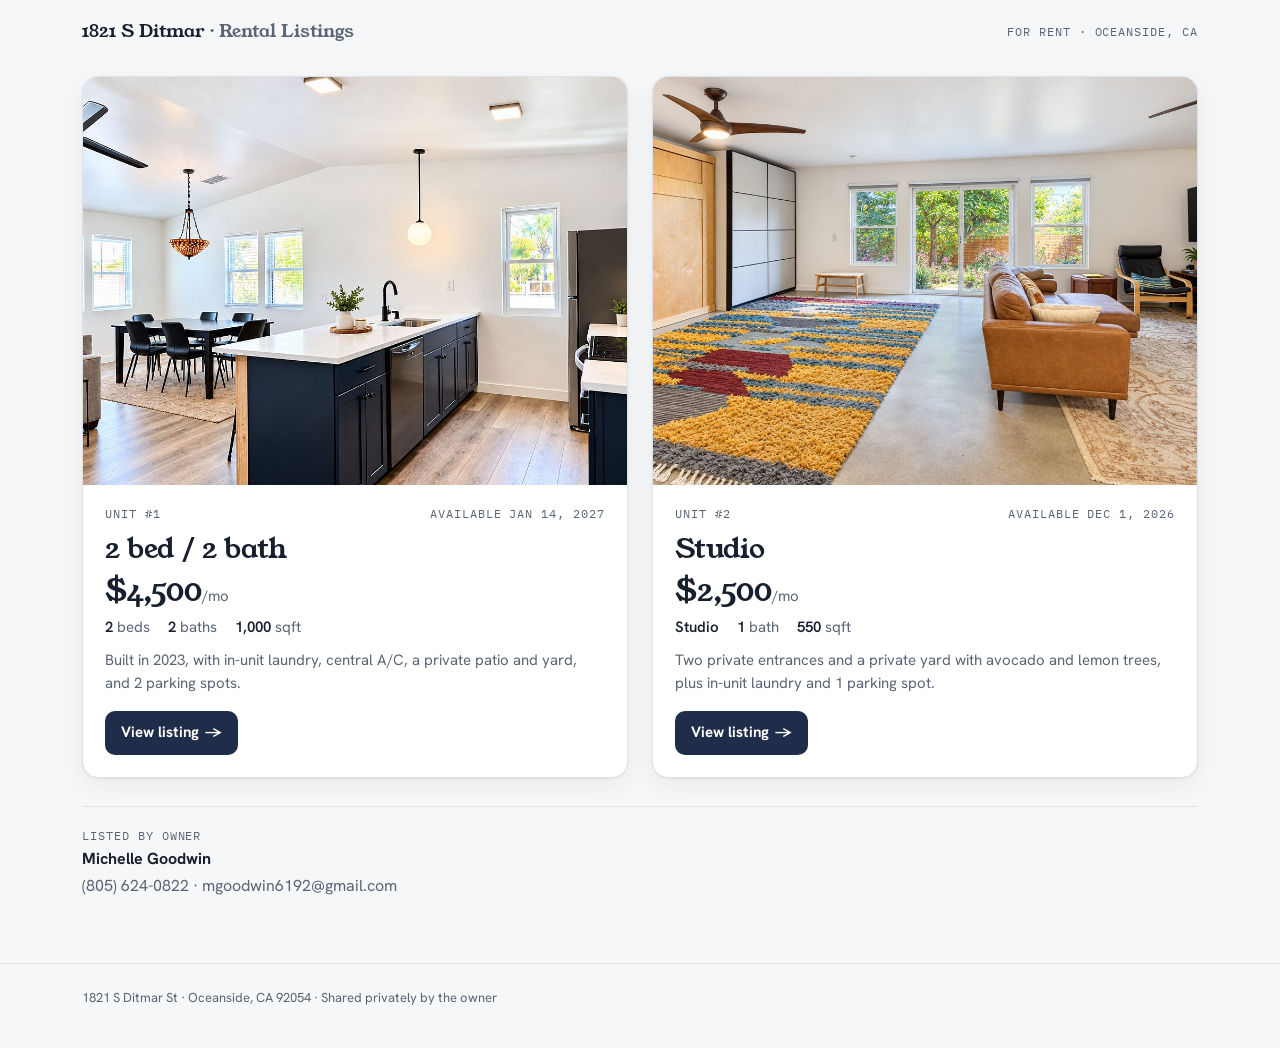
==== index.html @ a05997b1 "Update index.html" ====
<!doctype html>
<html lang="en">
<head>
<meta charset="utf-8">
<meta name="viewport" content="width=device-width, initial-scale=1, viewport-fit=cover">
<meta name="robots" content="noindex, nofollow">
<meta name="description" content="Two homes for rent at 1821 S Ditmar St in South Oceanside: a 2 bed / 2 bath and a studio.">
<meta property="og:title" content="1821 S Ditmar Rental Listings">
<meta property="og:description" content="A 2 bed / 2 bath ($4,500/mo) and a studio ($2,500/mo) in South Oceanside, a short walk to the beach.">
<meta property="og:type" content="website">
<meta property="og:image" content="https://osiderentals.com/preview.jpg">
<meta property="og:image:width" content="1200">
<meta property="og:image:height" content="630">
<style>
:root{color-scheme:light;padding-top:env(safe-area-inset-top,0px);padding-bottom:env(safe-area-inset-bottom,0px)}
body{margin:0}
img{max-width:100%}
[hidden]{display:none!important}
</style>
<title>1821 S Ditmar Rental Listings</title>
<link rel="preconnect" href="https://fonts.googleapis.com">
<link rel="preconnect" href="https://fonts.gstatic.com" crossorigin>
<link rel="stylesheet" href="https://fonts.googleapis.com/css2?family=Young+Serif&family=Hanken+Grotesk:wght@400;500;600;700&family=IBM+Plex+Mono:wght@400;500&display=swap">
<style>
/* Layout: photo-led listing — gallery hero, then a reading column beside a sticky inquiry card; stacks to one column on phones. */
:root{
  --bg:#f6f7f8;
  --surface:#ffffff;
  --fg:#18202e;
  --muted:#5b6474;
  --line:#dfe3e8;
  --navy:#1f2c4a;        /* the kitchen cabinetry */
  --navy-ink:#ffffff;
  --oak:#a8774a;         /* the floors */
  --sage:#4f6b53;        /* the patio plantings */
  --chip:#eef1f5;
  --pin-home:#1f2c4a;--pin-home-ink:#ffffff;
  --map-l:block;--map-d:none;
  --c-surf:#2b7a96;--c-coffee:#94643a;--c-eat:#c0533a;--c-drink:#7a4f9a;--c-fit:#4a7a45;--c-every:#5b6474;
  --shadow:0 1px 2px rgba(24,32,46,.06),0 8px 24px rgba(24,32,46,.06);
  --f-display:"Young Serif",Georgia,"Times New Roman",serif;
  --f-body:"Hanken Grotesk",system-ui,-apple-system,"Segoe UI",Roboto,sans-serif;
  --f-mono:"IBM Plex Mono",ui-monospace,SFMono-Regular,Menlo,monospace;
}
@media (prefers-color-scheme:dark){:root:not([data-theme="light"]){
  --bg:#11151c;--surface:#181e28;--fg:#e8ebf0;--muted:#9aa3b2;--line:#2a3240;
  --navy:#8fa6d6;--navy-ink:#0f1420;--oak:#d3a477;--sage:#8fb394;--chip:#202836;
  --pin-home:#e8ebf0;--pin-home-ink:#11151c;--map-l:none;--map-d:block;--c-surf:#6fb7d0;--c-coffee:#d3a477;--c-eat:#ec8a6d;--c-drink:#b99ad6;--c-fit:#8fc28a;--c-every:#9aa3b2;
  --shadow:0 1px 2px rgba(0,0,0,.3),0 8px 24px rgba(0,0,0,.25);color-scheme:dark}}
:root[data-theme="dark"]{
  --bg:#11151c;--surface:#181e28;--fg:#e8ebf0;--muted:#9aa3b2;--line:#2a3240;
  --navy:#8fa6d6;--navy-ink:#0f1420;--oak:#d3a477;--sage:#8fb394;--chip:#202836;
  --pin-home:#e8ebf0;--pin-home-ink:#11151c;--map-l:none;--map-d:block;--c-surf:#6fb7d0;--c-coffee:#d3a477;--c-eat:#ec8a6d;--c-drink:#b99ad6;--c-fit:#8fc28a;--c-every:#9aa3b2;
  --shadow:0 1px 2px rgba(0,0,0,.3),0 8px 24px rgba(0,0,0,.25);color-scheme:dark}

*{box-sizing:border-box}
body{background:var(--bg);color:var(--fg);font-family:var(--f-body);font-size:16px;line-height:1.55;-webkit-font-smoothing:antialiased}
.wrap{max-width:1180px;margin:0 auto;padding-inline:clamp(16px,3vw,32px)}
h1,h2,h3{font-family:var(--f-display);font-weight:400;text-wrap:balance;margin:0;line-height:1.15}
.label{font-family:var(--f-mono);font-size:12px;letter-spacing:.08em;text-transform:uppercase;color:var(--muted)}
a{color:var(--navy)}
button{font:inherit;color:inherit}
:focus-visible{outline:2px solid var(--oak);outline-offset:2px;border-radius:4px}

/* top bar */
.top{display:flex;align-items:center;justify-content:space-between;gap:16px;padding-block:18px}
.brand{font-family:var(--f-display);font-size:18px}
.brand span{color:var(--muted)}
.top .label{white-space:nowrap}

/* gallery */
.gallery{position:relative;display:grid;grid-template-columns:2fr 1fr 1fr;grid-template-rows:repeat(2,minmax(0,1fr));gap:8px;aspect-ratio:2.35/1;border-radius:14px;overflow:hidden;max-width:100%}
.gal-wrap{position:relative}
.gallery button{all:unset;display:block;cursor:pointer;position:relative;overflow:hidden;background:var(--chip)}
.gallery button:focus-visible{outline:3px solid var(--oak);outline-offset:-3px}
.gallery img{width:100%;height:100%;object-fit:cover;display:block;transition:transform .5s ease}
.gallery button:hover img{transform:scale(1.03)}
.gallery .g0{grid-row:1/3}
.gallery .g-extra{display:none}
.see-all{position:absolute;right:14px;bottom:14px;display:inline-flex;align-items:center;gap:8px;background:var(--surface);color:var(--fg);border:1px solid var(--line);padding:9px 14px;border-radius:999px;font-weight:600;font-size:14px;cursor:pointer;box-shadow:var(--shadow)}
.see-all svg{width:16px;height:16px}
.count-pill{display:none}
.staged-note{position:absolute;left:12px;top:12px;background:rgba(8,11,16,.72);color:#fff;font:500 12px var(--f-body);padding:5px 10px;border-radius:999px;pointer-events:none}

/* body layout */
.layout{display:grid;grid-template-columns:minmax(0,1fr) 340px;gap:clamp(24px,4vw,56px);padding-block:28px 64px;align-items:start}
.main{min-width:0;display:grid;gap:44px}

.headline{display:grid;gap:14px}
.chips{display:flex;flex-wrap:wrap;gap:8px}
.chip{display:inline-flex;align-items:center;gap:6px;background:var(--chip);border-radius:999px;padding:5px 12px;font-size:13px;font-weight:600}
.chip.new{background:var(--sage);color:var(--bg)}
.chip svg{width:14px;height:14px}
.price-row{display:flex;flex-wrap:wrap;align-items:flex-end;justify-content:space-between;gap:16px 32px}
.price{font-family:var(--f-display);font-size:clamp(34px,5vw,46px);line-height:1}
.price small{font-family:var(--f-body);font-size:16px;color:var(--muted)}
.addr{font-size:18px;margin-top:6px}
.stats{display:flex;gap:28px;font-variant-numeric:tabular-nums}
.stats div{display:grid}
.stats b{font-family:var(--f-display);font-weight:400;font-size:28px;line-height:1.1}
.stats span{color:var(--muted);font-size:14px}

.quick{display:grid;grid-template-columns:repeat(3,minmax(0,1fr));gap:10px}
.quick div{display:flex;align-items:center;gap:12px;background:var(--surface);border:1px solid var(--line);border-radius:10px;padding:12px 14px;font-size:15px}
.quick svg{width:20px;height:20px;flex:none;color:var(--oak)}

.utils{display:flex;align-items:center;gap:14px;background:var(--chip);border-radius:12px;padding:14px 16px;font-size:15px}
.utils svg{width:24px;height:24px;flex:none;color:var(--sage)}
.utils b{display:block;font-size:16px}
.addr a{color:inherit;text-decoration:underline;text-decoration-color:var(--line);text-underline-offset:4px;text-decoration-thickness:2px}
.addr a:hover{text-decoration-color:var(--oak)}
.addr a svg{width:14px;height:14px;vertical-align:-1px;margin-left:4px;color:var(--muted)}
.unit{display:grid;gap:44px}
.unit-aside{display:grid;gap:18px}
a.brand{color:var(--fg);text-decoration:none}
.muted{color:var(--muted)}
#homeView{display:grid;gap:28px;padding-block:12px 64px}
.intro{display:grid;gap:12px;max-width:760px;padding-block:20px 4px}
.intro h1{font-size:clamp(30px,4.6vw,48px)}
.intro p{margin:0;font-size:17px;color:var(--muted);max-width:62ch}
.cards{display:grid;grid-template-columns:repeat(2,minmax(0,1fr));gap:24px}
.card{display:grid;grid-template-rows:auto 1fr;background:var(--surface);border:1px solid var(--line);border-radius:16px;overflow:hidden;text-decoration:none;color:var(--fg);box-shadow:var(--shadow);transition:transform .2s ease,box-shadow .2s ease}
.card:hover{transform:translateY(-3px)}
.card-img{aspect-ratio:4/3;overflow:hidden;background:var(--chip)}
.card-img img{width:100%;height:100%;object-fit:cover;display:block;transition:transform .5s ease}
.card:hover .card-img img{transform:scale(1.03)}
.card-body{display:grid;gap:10px;padding:20px 22px 22px;align-content:start}
.card-top{display:flex;justify-content:space-between;gap:12px;flex-wrap:wrap}
.card h2{font-size:28px}
.card-price{font-family:var(--f-display);font-size:30px;line-height:1}
.card-price small{font-family:var(--f-body);font-size:15px;color:var(--muted)}
.card-stats{display:flex;gap:18px;flex-wrap:wrap;font-size:15px;color:var(--muted)}
.card-stats b{color:var(--fg);font-weight:600}
.card p{margin:0;font-size:15px;color:var(--muted)}
.card-cta{display:inline-flex;align-items:center;gap:6px;justify-self:start;margin-top:6px;background:var(--navy);color:var(--navy-ink);font-weight:700;font-size:15px;padding:10px 16px;border-radius:10px}
.home-foot{display:flex;flex-wrap:wrap;gap:12px;align-items:center;justify-content:space-between;border-top:1px solid var(--line);padding-top:20px}
.home-foot div{display:grid;gap:2px}
.crumbs{display:flex;align-items:center;justify-content:space-between;gap:12px;margin-bottom:14px;font-size:15px}
.crumbs a{font-weight:600;text-decoration:none;color:var(--fg);display:inline-flex;gap:8px;align-items:center;padding:6px 12px 6px 10px;border:1px solid var(--line);border-radius:999px;background:var(--surface)}
.crumbs a:hover{border-color:var(--fg)}
.also{display:grid;grid-template-columns:120px minmax(0,1fr) auto;gap:18px;align-items:center;background:var(--surface);border:1px solid var(--line);border-radius:14px;padding:12px;margin-bottom:56px;text-decoration:none;color:var(--fg);max-width:760px}
.also img{width:120px;height:90px;object-fit:cover;border-radius:8px;display:block}
.also div{display:grid;gap:2px}
.also b{font-family:var(--f-display);font-weight:400;font-size:20px}
.also .card-cta{margin:0}
section > h2{font-size:28px;margin-bottom:16px}
.desc p{margin:0 0 14px;max-width:65ch}
.highlights{list-style:none;padding:0;margin:20px 0 0;display:grid;grid-template-columns:repeat(auto-fit,minmax(240px,1fr));gap:10px 24px}
.highlights li{display:flex;gap:10px;align-items:baseline}
.highlights li::before{content:"";flex:none;width:7px;height:7px;border-radius:50%;background:var(--oak);transform:translateY(-2px)}

/* facts */
.facts{display:grid;grid-template-columns:repeat(auto-fit,minmax(260px,1fr));gap:28px 40px}
.facts h3{font-family:var(--f-body);font-weight:700;font-size:16px;margin-bottom:10px;padding-bottom:8px;border-bottom:1px solid var(--line)}
.facts dl{margin:0;display:grid;gap:8px}
.facts dl div{display:grid;grid-template-columns:minmax(0,1fr) minmax(0,1.3fr);gap:12px;font-size:15px}
.facts dt{color:var(--muted)}
.facts dd{margin:0;font-weight:500}

/* map */
.map-card{background:var(--surface);border:1px solid var(--line);border-radius:14px;overflow:hidden}
.map{position:relative;aspect-ratio:960/860;max-width:100%;overflow:hidden;background:var(--chip)}
.map img{position:absolute;inset:0;width:100%;height:100%}
.map img.ml{display:var(--map-l)}
.map img.md{display:var(--map-d)}
.pin{position:absolute;transform:translate(-50%,-50%);width:24px;height:24px;border-radius:50%;background:var(--c,var(--navy));color:var(--surface);font:600 11px/20px var(--f-mono);text-align:center;border:2px solid var(--surface);box-shadow:0 2px 6px rgba(0,0,0,.25);cursor:pointer;padding:0;transition:transform .15s ease}
.pin.on,.pin:hover{transform:translate(-50%,-50%) scale(1.3);z-index:3}
.pin.off{opacity:0;pointer-events:none}
.pin{transition:transform .15s ease,opacity .2s ease}
.pin.home{width:auto;height:auto;padding:6px 10px 6px 8px;border-radius:999px;background:var(--pin-home);color:var(--pin-home-ink);font:600 13px/1 var(--f-body);display:inline-flex;align-items:center;gap:6px;z-index:2;cursor:default;transform:translate(-50%,-120%)}
.pin.home::after{content:"";position:absolute;left:50%;bottom:-7px;transform:translateX(-50%);border:6px solid transparent;border-top-color:var(--pin-home);border-bottom:0}
.pin.home svg{width:14px;height:14px}
.map-attrib{position:absolute;right:6px;bottom:4px;font-size:11px;background:var(--surface);color:var(--muted);padding:1px 6px;border-radius:4px;opacity:.9}
.map-attrib a{color:inherit}
.map-filters{display:flex;flex-wrap:wrap;gap:6px;padding:12px 14px;border-bottom:1px solid var(--line)}
.fbtn{display:inline-flex;align-items:center;gap:6px;border:1px solid var(--line);background:var(--surface);border-radius:999px;padding:5px 11px;font-size:13px;font-weight:600;cursor:pointer;color:var(--fg)}
.fbtn i{width:9px;height:9px;border-radius:50%;background:var(--c,var(--fg))}
.fbtn[aria-pressed="true"]{background:var(--fg);color:var(--bg);border-color:var(--fg)}
.map-foot{display:flex;flex-wrap:wrap;justify-content:space-between;align-items:center;gap:10px;padding:14px 16px;border-top:1px solid var(--line)}
.map-foot a{font-weight:600;text-decoration:none}
.map-foot a:hover{text-decoration:underline}

/* neighborhood */
.hood-intro{max-width:65ch;margin:0 0 8px}
.groups{display:grid;gap:30px;margin-top:24px}
.group h3{display:flex;align-items:center;gap:10px;font-size:21px;margin-bottom:4px}
.group h3 i{width:12px;height:12px;border-radius:50%;background:var(--c)}
.places{list-style:none;margin:0;padding:0;display:grid;grid-template-columns:repeat(auto-fit,minmax(min(100%,280px),1fr));gap:0 32px}
.places li{display:grid;grid-template-columns:26px minmax(0,1fr) auto;gap:12px;align-items:start;padding:12px 0;border-bottom:1px solid var(--line)}
.places li[data-pin]{cursor:pointer}
.places li[data-pin]:hover strong,.places li.on strong{color:var(--c)}
.places .n{width:24px;height:24px;border-radius:50%;background:var(--c);color:var(--surface);font:600 11px/24px var(--f-mono);text-align:center;margin-top:1px}
.places .n.far{background:transparent;color:var(--c);border:1.5px solid var(--c);line-height:21px;font-size:12px}
.places strong{display:block;font-weight:600}
.places span{color:var(--muted);font-size:14px;display:block}
.places em{font-style:normal;font-family:var(--f-mono);font-size:12.5px;color:var(--muted);white-space:nowrap;font-variant-numeric:tabular-nums;padding-top:2px}

/* sidebar card */
.aside{position:sticky;top:calc(env(safe-area-inset-top,0px) + 20px);background:var(--surface);border:1px solid var(--line);border-radius:14px;padding:22px;box-shadow:var(--shadow);display:grid;gap:18px}
.aside h2{font-size:22px}
.terms{display:grid;gap:8px;margin:0;font-variant-numeric:tabular-nums}
.terms div{display:flex;justify-content:space-between;gap:12px;font-size:15px}
.terms dt{color:var(--muted)}
.terms dd{margin:0;font-weight:600;text-align:right}
.contact{display:grid;gap:10px;padding-top:16px;border-top:1px solid var(--line)}
.contact .who{font-weight:600}
.copyrow{display:flex;align-items:center;justify-content:space-between;gap:8px;background:var(--chip);border-radius:8px;padding:8px 8px 8px 12px;font-size:15px}
.copyrow span{user-select:all;overflow-wrap:anywhere;min-width:0}
.copybtn{flex:none;border:1px solid var(--line);background:var(--surface);border-radius:6px;padding:4px 10px;font-size:13px;font-weight:600;cursor:pointer}
.cta{display:block;text-align:center;background:var(--navy);color:var(--navy-ink);text-decoration:none;font-weight:700;padding:13px;border-radius:10px}
.cta:hover{filter:brightness(1.08)}
.fine{font-size:13px;color:var(--muted);margin:0}

footer{border-top:1px solid var(--line);padding-block:24px 40px;color:var(--muted);font-size:13px}

/* lightbox */
.lb[hidden]{display:none}
.lb{position:fixed;inset:0;z-index:50;background:rgba(8,11,16,.96);color:#fff;display:grid;grid-template-rows:auto minmax(0,1fr) auto;padding-top:env(safe-area-inset-top,0px);padding-bottom:env(safe-area-inset-bottom,0px)}
.lb-top{display:flex;justify-content:space-between;align-items:center;padding:14px 18px;gap:12px}
.lb-top .cap{font-size:15px}
.lb-top .cap b{font-family:var(--f-mono);font-weight:500;font-size:13px;opacity:.7;margin-right:10px}
.lb-x{background:rgba(255,255,255,.1);border:0;color:#fff;width:40px;height:40px;border-radius:50%;cursor:pointer;font-size:22px;line-height:1}
.lb-stage{position:relative;display:flex;align-items:center;justify-content:center;min-height:0;padding:0 64px}
.lb-stage img{max-width:100%;max-height:100%;object-fit:contain;border-radius:6px;user-select:none}
.lb-nav{position:absolute;top:50%;transform:translateY(-50%);width:48px;height:48px;border-radius:50%;border:0;background:rgba(255,255,255,.12);color:#fff;cursor:pointer;display:grid;place-items:center}
.lb-nav:hover{background:rgba(255,255,255,.22)}
.lb-nav svg{width:22px;height:22px}
.lb-prev{left:10px}.lb-next{right:10px}
.lb-strip{display:flex;gap:6px;overflow-x:auto;padding:12px 18px 16px;scrollbar-width:thin}
.lb-strip button{flex:none;border:2px solid transparent;padding:0;border-radius:6px;overflow:hidden;cursor:pointer;opacity:.55;background:none}
.lb-strip button.on{border-color:#fff;opacity:1}
.lb-strip img{display:block;width:84px;height:60px;object-fit:cover}

@media (max-width:900px){
  .layout{grid-template-columns:minmax(0,1fr)}
  .aside{position:static}
}
@media (max-width:640px){
  .gallery{display:flex;overflow-x:auto;scroll-snap-type:x mandatory;aspect-ratio:auto;border-radius:12px;gap:0;scrollbar-width:none}
  .gallery::-webkit-scrollbar{display:none}
  .gallery button{flex:0 0 100%;aspect-ratio:4/3;scroll-snap-align:start}
  .gallery .g-extra{display:block}
  .see-all{display:none}
  .count-pill{display:block;position:absolute;right:10px;bottom:10px;background:rgba(8,11,16,.7);color:#fff;font:500 12px var(--f-mono);padding:4px 10px;border-radius:999px;pointer-events:none}
  .stats{gap:20px}
  .cards{grid-template-columns:minmax(0,1fr)}
  .also{grid-template-columns:88px minmax(0,1fr)}
  .also img{width:88px;height:72px}
  .also .card-cta{display:none}
  .also b{font-size:17px}
  .pin{width:20px;height:20px;font-size:10px;line-height:16px}
  .map-attrib{font-size:9px;left:6px;right:auto}
  .quick{grid-template-columns:repeat(2,minmax(0,1fr))}
  .quick div{font-size:14px;padding:10px 12px}
  .lb-stage{padding:0 8px}
  .lb-nav{display:none}
  .top .label{display:none}
}
@media (prefers-reduced-motion:reduce){*{transition:none!important;scroll-behavior:auto!important}}
</style>
</head>
<body>
<div class="wrap">
  <header class="top">
    <a class="brand" href="#listings">1821 S Ditmar <span>· Rental Listings</span></a>
    <div class="label">For rent · Oceanside, CA</div>
  </header>

  <div id="homeView">
    <div class="cards">
      <a class="card" href="#twobed">
        <div class="card-img"><img src="01.jpg" alt="Kitchen and dining area of the 2 bed / 2 bath"></div>
        <div class="card-body">
          <div class="card-top"><span class="label">Unit #1</span><span class="label">Available Jan 14, 2027</span></div>
          <h2>2 bed / 2 bath</h2>
          <div class="card-price">$4,500<small>/mo</small></div>
          <div class="card-stats"><span><b>2</b> beds</span><span><b>2</b> baths</span><span><b>1,000</b> sqft</span></div>
          <p>Built in 2023, with in-unit laundry, central A/C, a private patio and yard, and 2 parking spots.</p>
          <span class="card-cta">View listing <span aria-hidden="true">→</span></span>
        </div>
      </a>
      <a class="card" href="#studio">
        <div class="card-img"><img src="studio/s01.jpg" alt="Living area of the studio with garden views"></div>
        <div class="card-body">
          <div class="card-top"><span class="label">Unit #2</span><span class="label">Available Dec 1, 2026</span></div>
          <h2>Studio</h2>
          <div class="card-price">$2,500<small>/mo</small></div>
          <div class="card-stats"><span><b>Studio</b></span><span><b>1</b> bath</span><span><b>550</b> sqft</span></div>
          <p>Two private entrances and a private yard with avocado and lemon trees, plus in-unit laundry and 1 parking spot.</p>
          <span class="card-cta">View listing <span aria-hidden="true">→</span></span>
        </div>
      </a>
    </div>
    <div class="home-foot">
      <div><span class="label">Listed by owner</span><b>Michelle Goodwin</b><span class="muted">(805) 624-0822 · mgoodwin6192@gmail.com</span></div>
    </div>
  </div>

  <div id="listingView" hidden>
  <nav class="crumbs"><a href="#listings"><span aria-hidden="true">←</span> All listings</a><span class="muted" id="crumbUnit"></span></nav>

  <div class="gal-wrap">
    <div class="gallery" id="gallery" aria-label="Photos"></div>
    <div class="count-pill" id="countPill">1 / 16</div>
    <button class="see-all" id="seeAll" type="button">
      <svg viewBox="0 0 16 16" fill="currentColor" aria-hidden="true"><rect x="1" y="1" width="6" height="6" rx="1"/><rect x="9" y="1" width="6" height="6" rx="1"/><rect x="1" y="9" width="6" height="6" rx="1"/><rect x="9" y="9" width="6" height="6" rx="1"/></svg>
      <span id="seeAllText">See all 16 photos</span>
    </button>
  </div>

  <div class="layout">
    <main class="main">
      <div class="unit" data-unit="twobed">
        <div class="headline">
          <div class="chips">
            <span class="chip">Utilities included</span>
            <span class="chip">Built 2023</span>
            <span class="chip">Furnished or unfurnished</span>
          </div>
          <div class="price-row">
            <div>
              <div class="price">$4,500<small>/mo</small></div>
              <div class="addr"><a href="https://www.google.com/maps/search/?api=1&amp;query=1821+S+Ditmar+St+Oceanside+CA+92054" target="_blank" rel="noopener">1821 S Ditmar St #1, Oceanside, CA 92054<svg viewBox="0 0 16 16" fill="none" stroke="currentColor" stroke-width="1.6" aria-hidden="true"><path d="M6 3H3v10h10v-3M9 2h5v5M14 2L7 9"/></svg></a></div>
            </div>
            <div class="stats">
              <div><b>2</b><span>beds</span></div>
              <div><b>2</b><span>baths</span></div>
              <div><b>1,000</b><span>sqft</span></div>
            </div>
          </div>
        </div>

        <div class="quick">
          <div><svg viewBox="0 0 24 24" fill="none" stroke="currentColor" stroke-width="1.8" aria-hidden="true"><path d="M3 11l9-7 9 7v9a1 1 0 0 1-1 1h-5v-6H9v6H4a1 1 0 0 1-1-1z"/></svg>Detached back house</div>
          <div><svg viewBox="0 0 24 24" fill="none" stroke="currentColor" stroke-width="1.8" aria-hidden="true"><rect x="3" y="5" width="18" height="16" rx="2"/><path d="M3 10h18M8 3v4M16 3v4"/></svg>Available Jan 14, 2027</div>
          <div><svg viewBox="0 0 24 24" fill="none" stroke="currentColor" stroke-width="1.8" aria-hidden="true"><circle cx="7" cy="8" r="2"/><circle cx="17" cy="8" r="2"/><circle cx="4.5" cy="13" r="1.8"/><circle cx="19.5" cy="13" r="1.8"/><path d="M12 12c-3 0-5 3.5-5 6a2 2 0 0 0 2 2c1.2 0 1.8-.6 3-.6s1.8.6 3 .6a2 2 0 0 0 2-2c0-2.5-2-6-5-6z"/></svg>Pets negotiable</div>
          <div><svg viewBox="0 0 24 24" fill="none" stroke="currentColor" stroke-width="1.8" aria-hidden="true"><path d="M5 17h14M6 17l1.5-6h9L18 17M8 11l1-4h6l1 4"/><circle cx="8" cy="19" r="1.5"/><circle cx="16" cy="19" r="1.5"/></svg>2 off-street spots</div>
          <div><svg viewBox="0 0 24 24" fill="none" stroke="currentColor" stroke-width="1.8" aria-hidden="true"><rect x="5" y="3" width="14" height="18" rx="2"/><circle cx="12" cy="13" r="4"/><path d="M8 6h2"/></svg>In-unit washer &amp; dryer</div>
          <div><svg viewBox="0 0 24 24" fill="none" stroke="currentColor" stroke-width="1.8" aria-hidden="true"><path d="M12 3v18M4.2 7.5l15.6 9M4.2 16.5l15.6-9"/></svg>Central A/C · heat pump</div>
        </div>

        <div class="utils" style="margin-top:-28px">
          <svg viewBox="0 0 24 24" fill="none" stroke="currentColor" stroke-width="1.8" aria-hidden="true"><path d="M12 3s6 6.5 6 11a6 6 0 0 1-12 0c0-4.5 6-11 6-11z"/><path d="M9.5 14.5a2.5 2.5 0 0 0 2.5 2.5"/></svg>
          <div><b>Utilities included</b>Gas, water, trash, and sewer are covered in the rent.</div>
        </div>

        <section class="desc">
          <h2>About the home</h2>
          <p>Live steps from the best of South Oceanside in this bright, brand-new 2-bedroom, 2-bath home, built in 2023. Walking distance to the beach and to South O's restaurants, coffee shops, and bars.</p>
          <p>The unit gets great natural light. The kitchen has all-new appliances: refrigerator, oven, microwave and dishwasher. Full-size washer and dryer in the unit, central A/C, and heat pump. The primary bedroom has an ensuite bathroom, and both bedrooms have walk-in closets.</p>
          <p>Outside, you have your own private entrance, patio, and yard area. The unit is fully detached; the owners live in the separate front house on the same lot. Two dedicated off-street parking spots are included, which is a real perk this close to the coast.</p>
          <p>Available furnished or unfurnished. Pets negotiable.</p>
          <ul class="highlights">
            <li>Built in 2023, everything new</li>
            <li>Walk to the beach and South O dining and shops</li>
            <li>Private entrance, deck, and patio/yard</li>
            <li>In-unit washer and dryer</li>
            <li>Central A/C and heat pump</li>
            <li>2 dedicated off-street parking spots</li>
            <li>Furnished or unfurnished</li>
            <li>Gas, water, trash, and sewer included</li>
          </ul>
        </section>

        <section>
          <h2>Facts &amp; features</h2>
          <div class="facts">
            <div>
              <h3>Interior</h3>
              <dl>
                <div><dt>Bedrooms</dt><dd>2</dd></div>
                <div><dt>Bathrooms</dt><dd>2 full (primary ensuite)</dd></div>
                <div><dt>Living area</dt><dd>1,000 sqft</dd></div>
                <div><dt>Closets</dt><dd>Walk-in in both bedrooms</dd></div>
                              <div><dt>Furnished</dt><dd>Optional</dd></div>
              </dl>
            </div>
            <div>
              <h3>Appliances &amp; systems</h3>
              <dl>
                <div><dt>Kitchen</dt><dd>Refrigerator/freezer, oven, microwave, dishwasher</dd></div>
                <div><dt>Laundry</dt><dd>Full-size washer &amp; dryer in unit</dd></div>
                <div><dt>Cooling</dt><dd>Central A/C</dd></div>
                <div><dt>Heating</dt><dd>Heat pump</dd></div>
              </dl>
            </div>
            <div>
              <h3>Property</h3>
              <dl>
                <div><dt>Home type</dt><dd>Detached unit behind owners' house</dd></div>
                <div><dt>Year built</dt><dd>2023</dd></div>
                <div><dt>Outdoor</dt><dd>Private entrance, deck/patio, yard</dd></div>
                <div><dt>Parking</dt><dd>2 dedicated off-street spots</dd></div>
              </dl>
            </div>
            <div>
              <h3>Lease terms</h3>
              <dl>
                <div><dt>Rent</dt><dd>$4,500/mo</dd></div>
                <div><dt>Security deposit</dt><dd>$4,500</dd></div>
                <div><dt>Utilities included</dt><dd>Gas, water, trash, sewer</dd></div>
                <div><dt>Lease length</dt><dd>1 year</dd></div>
                <div><dt>Available</dt><dd>January 14, 2027</dd></div>
                <div><dt>Pets</dt><dd>Negotiable</dd></div>
                <div><dt>Renters insurance</dt><dd>Required</dd></div>
              </dl>
            </div>
          </div>
        </section>
      </div>
      <div class="unit" data-unit="studio" hidden>
        <div class="headline">
          <div class="chips">
            <span class="chip">Utilities included</span>
            <span class="chip">Private yard</span>
            <span class="chip">Furnished or unfurnished</span>
          </div>
          <div class="price-row">
            <div>
              <div class="price">$2,500<small>/mo</small></div>
              <div class="addr"><a href="https://www.google.com/maps/search/?api=1&amp;query=1821+S+Ditmar+St+Oceanside+CA+92054" target="_blank" rel="noopener">1821 S Ditmar St #2, Oceanside, CA 92054<svg viewBox="0 0 16 16" fill="none" stroke="currentColor" stroke-width="1.6" aria-hidden="true"><path d="M6 3H3v10h10v-3M9 2h5v5M14 2L7 9"/></svg></a></div>
            </div>
            <div class="stats">
              <div><b>Studio</b><span>layout</span></div>
              <div><b>1</b><span>bath</span></div>
              <div><b>550</b><span>sqft</span></div>
            </div>
          </div>
        </div>

        <div class="quick">
          <div><svg viewBox="0 0 24 24" fill="none" stroke="currentColor" stroke-width="1.8" aria-hidden="true"><circle cx="12" cy="9" r="6"/><path d="M12 15v6M9 21h6"/></svg>Avocado &amp; lemon trees</div>
          <div><svg viewBox="0 0 24 24" fill="none" stroke="currentColor" stroke-width="1.8" aria-hidden="true"><rect x="3" y="5" width="18" height="16" rx="2"/><path d="M3 10h18M8 3v4M16 3v4"/></svg>Available Dec 1, 2026</div>
          <div><svg viewBox="0 0 24 24" fill="none" stroke="currentColor" stroke-width="1.8" aria-hidden="true"><circle cx="7" cy="8" r="2"/><circle cx="17" cy="8" r="2"/><circle cx="4.5" cy="13" r="1.8"/><circle cx="19.5" cy="13" r="1.8"/><path d="M12 12c-3 0-5 3.5-5 6a2 2 0 0 0 2 2c1.2 0 1.8-.6 3-.6s1.8.6 3 .6a2 2 0 0 0 2-2c0-2.5-2-6-5-6z"/></svg>Pets negotiable</div>
          <div><svg viewBox="0 0 24 24" fill="none" stroke="currentColor" stroke-width="1.8" aria-hidden="true"><path d="M5 17h14M6 17l1.5-6h9L18 17M8 11l1-4h6l1 4"/><circle cx="8" cy="19" r="1.5"/><circle cx="16" cy="19" r="1.5"/></svg>1 off-street spot</div>
          <div><svg viewBox="0 0 24 24" fill="none" stroke="currentColor" stroke-width="1.8" aria-hidden="true"><path d="M4 21V5a2 2 0 0 1 2-2h8l6 6v12"/><path d="M10 21v-6h4v6M2 21h20"/></svg>2 private entrances</div>
          <div><svg viewBox="0 0 24 24" fill="none" stroke="currentColor" stroke-width="1.8" aria-hidden="true"><path d="M12 3v18M4.2 7.5l15.6 9M4.2 16.5l15.6-9"/></svg>Mini-split A/C &amp; heat</div>
        </div>

        <div class="utils" style="margin-top:-28px">
          <svg viewBox="0 0 24 24" fill="none" stroke="currentColor" stroke-width="1.8" aria-hidden="true"><path d="M12 3s6 6.5 6 11a6 6 0 0 1-12 0c0-4.5 6-11 6-11z"/><path d="M9.5 14.5a2.5 2.5 0 0 0 2.5 2.5"/></svg>
          <div><b>Utilities included</b>Gas, water, trash, and sewer are covered in the rent.</div>
        </div>

        <section class="desc">
          <h2>About the studio</h2>
          <p>A private 550 sq ft studio on the same South Oceanside lot, a block from Coast Highway and a short walk to the beach and South O's restaurants, coffee shops, and bars.</p>
          <p>The studio has its own kitchen, bathroom, and in-unit laundry, with a mini-split for A/C and heat. Two private entrances open onto your own outdoor space and yard area, home to a big avocado tree and a lemon tree.</p>
          <p>One dedicated off-street parking spot is included, and gas, water, trash, and sewer are covered in the rent. The owners live in the front house on the same lot.</p>
          <p>Available furnished or unfurnished. Pets negotiable.</p>
          <ul class="highlights">
            <li>Private yard with avocado and lemon trees</li>
            <li>Walk to the beach and South O dining and shops</li>
            <li>2 private entrances</li>
            <li>Kitchen, bathroom, and in-unit laundry</li>
            <li>Mini-split A/C and heat</li>
            <li>1 dedicated off-street parking spot</li>
            <li>Furnished or unfurnished</li>
            <li>Gas, water, trash, and sewer included</li>
          </ul>
        </section>

        <section>
          <h2>Facts &amp; features</h2>
          <div class="facts">
            <div>
              <h3>Interior</h3>
              <dl>
                <div><dt>Layout</dt><dd>Studio</dd></div>
                <div><dt>Bathrooms</dt><dd>1</dd></div>
                <div><dt>Living area</dt><dd>550 sqft</dd></div>
                <div><dt>Furnished</dt><dd>Optional</dd></div>
              </dl>
            </div>
            <div>
              <h3>Appliances &amp; systems</h3>
              <dl>
                <div><dt>Kitchen</dt><dd>Yes</dd></div>
                <div><dt>Laundry</dt><dd>In unit</dd></div>
                <div><dt>Cooling</dt><dd>Mini-split A/C</dd></div>
                <div><dt>Heating</dt><dd>Mini-split</dd></div>
              </dl>
            </div>
            <div>
              <h3>Property</h3>
              <dl>
                <div><dt>Home type</dt><dd>Studio on the owners' lot</dd></div>
                <div><dt>Entrances</dt><dd>2 private entrances</dd></div>
                <div><dt>Outdoor</dt><dd>Private yard with avocado and lemon trees</dd></div>
                <div><dt>Parking</dt><dd>1 dedicated off-street spot</dd></div>
              </dl>
            </div>
            <div>
              <h3>Lease terms</h3>
              <dl>
                <div><dt>Rent</dt><dd>$2,500/mo</dd></div>
                <div><dt>Security deposit</dt><dd>$2,500</dd></div>
                <div><dt>Utilities included</dt><dd>Gas, water, trash, sewer</dd></div>
                <div><dt>Lease length</dt><dd>1 year</dd></div>
                <div><dt>Available</dt><dd>December 1, 2026</dd></div>
                <div><dt>Pets</dt><dd>Negotiable</dd></div>
              </dl>
            </div>
          </div>
        </section>
      </div>

      <section id="map">
        <h2>Location</h2>
        <div class="map-card">
          <div class="map-filters" id="filters" role="group" aria-label="Show places on the map"></div>
          <div class="map" id="mapBox">
            <img class="ml" src="map-light.webp" alt="Street map of South Oceanside showing the home on S Ditmar St, a block east of Coast Highway" width="960" height="860">
            <img class="md" src="map-dark.webp" alt="" width="960" height="860">
            <span class="pin home" style="left:60.07%;top:55.04%"><svg viewBox="0 0 24 24" fill="currentColor" aria-hidden="true"><path d="M12 3l9 7.5V21h-6v-6H9v6H3V10.5z"/></svg>Home</span>
            <div class="map-attrib"><a href="https://openfreemap.org" target="_blank" rel="noopener">OpenFreeMap</a> © <a href="https://www.openmaptiles.org/" target="_blank" rel="noopener">OpenMapTiles</a> © <a href="https://www.openstreetmap.org/copyright" target="_blank" rel="noopener">OpenStreetMap</a></div>
          </div>
          <div class="map-foot">
            <span class="fine">Just east of S Coast Hwy, between Cassidy St and Vista Way</span>
            <a href="https://www.google.com/maps/search/?api=1&amp;query=1821+S+Ditmar+St+Oceanside+CA+92054" target="_blank" rel="noopener">Open in Google Maps ↗</a>
          </div>
        </div>
      </section>

      <section id="area">
        <h2>Neighborhood</h2>
        <p class="hood-intro">South Oceanside is the quieter, walkable end of town. The stretch of Coast Highway a block from the house is lined with cafés, restaurants, wine bars and fitness studios, and the beach is a ten-minute walk. Downtown and the pier are a quick bike ride north, and Carlsbad Village is just over the lagoon to the south.</p>
        <div class="groups" id="groups"></div>
        <p class="fine" style="margin-top:18px">Numbers match the pins on the map. Walking times are approximate.</p>
      </section>
    </main>

    <aside class="aside" aria-label="Rental terms and contact">
      <div class="unit-aside" data-unit="twobed">
        <div>
          <div class="label">Monthly rent · 2 bed / 2 bath</div>
          <h2>$4,500/mo</h2>
        </div>
        <dl class="terms">
          <div><dt>Deposit</dt><dd>$4,500</dd></div>
          <div><dt>Utilities</dt><dd>Gas, water, trash, sewer</dd></div>
          <div><dt>Available</dt><dd>Jan 14, 2027</dd></div>
          <div><dt>Lease</dt><dd>1 year</dd></div>
          <div><dt>Pets</dt><dd>Negotiable</dd></div>
          <div><dt>Furnishing</dt><dd>Either</dd></div>
        </dl>
      </div>
      <div class="unit-aside" data-unit="studio" hidden>
        <div>
          <div class="label">Monthly rent · Studio</div>
          <h2>$2,500/mo</h2>
        </div>
        <dl class="terms">
          <div><dt>Deposit</dt><dd>$2,500</dd></div>
          <div><dt>Utilities</dt><dd>Gas, water, trash, sewer</dd></div>
          <div><dt>Available</dt><dd>Dec 1, 2026</dd></div>
          <div><dt>Lease</dt><dd>1 year</dd></div>
          <div><dt>Pets</dt><dd>Negotiable</dd></div>
          <div><dt>Furnishing</dt><dd>Either</dd></div>
        </dl>
      </div>
      <div class="contact">
        <div class="label">Listed by owner</div>
        <div class="who">Michelle Goodwin</div>
        <div class="copyrow"><span id="phone">(805) 624-0822</span><button class="copybtn" type="button" data-copy="phone">Copy</button></div>
        <div class="copyrow"><span id="email">mgoodwin6192@gmail.com</span><button class="copybtn" type="button" data-copy="email">Copy</button></div>
        <a class="cta" href="sms:+18056240822">Text Michelle about a tour</a>
        <p class="fine">Interested, or know someone who might be? Reach out directly to set up a time to see it.</p>
      </div>
    </aside>
  </div>

  <a class="also" id="alsoCard" href="#studio">
    <img id="alsoImg" src="studio/s01.jpg" alt="">
    <div><span class="label">Also available at this address</span><b id="alsoTitle">Studio · $2,500/mo</b><span class="muted" id="alsoSub">Unit #2 · Available Dec 1, 2026</span></div>
    <span class="card-cta" aria-hidden="true">View →</span>
  </a>
  </div>
</div>

<footer>
  <div class="wrap">1821 S Ditmar St · Oceanside, CA 92054 · Shared privately by the owner</div>
</footer>

<div class="lb" id="lb" hidden role="dialog" aria-modal="true" aria-label="Photo viewer">
  <div class="lb-top">
    <div class="cap" id="lbCap"></div>
    <button class="lb-x" id="lbClose" type="button" aria-label="Close photos">×</button>
  </div>
  <div class="lb-stage" id="lbStage">
    <button class="lb-nav lb-prev" id="lbPrev" type="button" aria-label="Previous photo"><svg viewBox="0 0 24 24" fill="none" stroke="currentColor" stroke-width="2.2"><path d="M15 5l-7 7 7 7"/></svg></button>
    <img id="lbImg" alt="">
    <button class="lb-nav lb-next" id="lbNext" type="button" aria-label="Next photo"><svg viewBox="0 0 24 24" fill="none" stroke="currentColor" stroke-width="2.2"><path d="M9 5l7 7-7 7"/></svg></button>
  </div>
  <div class="lb-strip" id="lbStrip"></div>
</div>

<script>
const UNIT_PHOTOS={twobed:[
  ["01","Kitchen and dining"],["02","Living room"],["03","Kitchen"],["04","Kitchen and entry"],
  ["05","Living room"],["06","Dining area"],["07","Hallway desk nook + storage closet"],["08","Bathroom"],
  ["09","Laundry"],["10","Primary bedroom"],["11","Primary bedroom and ensuite"],["12","Second bedroom"],
  ["13","Patio"],["14","Patio and yard"],["15","Yard"],["16","Patio"]
].map(([id,c])=>[`${id}.jpg`,c]),
studio:[
  ["s01","Living area with garden views"],["s02","Living area"],["s03","Bed and desk area"],["s04","Kitchen"],
  ["s05","Bathroom"],["s06","Private yard with lemon tree"],["s07","Side yard and entrance"]
].map(([id,c])=>[`studio/${id}.jpg`,c])};
let PHOTOS=UNIT_PHOTOS.twobed;
const src=p=>p;

// gallery + units
const gal=document.getElementById('gallery'),pill=document.getElementById('countPill');
const lb=document.getElementById('lb'),lbImg=document.getElementById('lbImg'),lbCap=document.getElementById('lbCap'),strip=document.getElementById('lbStrip');
let cur=0,lastFocus=null;
function buildGallery(){
  gal.innerHTML='';strip.innerHTML='';gal.scrollLeft=0;
  gal.dataset.count=Math.min(PHOTOS.length,5);
  PHOTOS.forEach(([p,cap],i)=>{
    const b=document.createElement('button');
    b.type='button'; b.className=i<5?`g${i}`:'g-extra';
    b.setAttribute('aria-label',`Open photo ${i+1}: ${cap}`);
    b.innerHTML=`<img src="${src(p)}" alt="${cap}" ${i>0?'loading="lazy"':''}>`;
    b.addEventListener('click',()=>openLb(i));
    gal.appendChild(b);
    const t=document.createElement('button');t.type='button';t.setAttribute('aria-label',`Photo ${i+1}: ${cap}`);
    t.innerHTML=`<img src="${src(p)}" alt="" loading="lazy">`;t.addEventListener('click',()=>show(i));strip.appendChild(t);
  });
  pill.textContent=`1 / ${PHOTOS.length}`;
  document.getElementById('seeAllText').textContent=`See all ${PHOTOS.length} photos`;
}
gal.addEventListener('scroll',()=>{const i=Math.round(gal.scrollLeft/gal.clientWidth);pill.textContent=`${i+1} / ${PHOTOS.length}`},{passive:true});
document.getElementById('seeAll').addEventListener('click',()=>openLb(0));
const UNITS={
  twobed:{crumb:"Unit #1 · 2 bed / 2 bath",other:"studio",title:"Studio · $2,500/mo",sub:"Unit #2 · Available Dec 1, 2026",img:"studio/s01.jpg"},
  studio:{crumb:"Unit #2 · Studio",other:"twobed",title:"2 bed / 2 bath · $4,500/mo",sub:"Unit #1 · Available Jan 14, 2027",img:"01.jpg"}
};
const homeView=document.getElementById('homeView'),listingView=document.getElementById('listingView');
let shownUnit=null;
function setUnit(u){
  PHOTOS=UNIT_PHOTOS[u];buildGallery();
  document.querySelectorAll('#listingView [data-unit]').forEach(el=>{el.hidden=el.dataset.unit!==u});
  const m=UNITS[u];document.getElementById('crumbUnit').textContent=m.crumb;
  const a=document.getElementById('alsoCard');a.href='#'+m.other;
  document.getElementById('alsoImg').src=m.img;document.getElementById('alsoTitle').textContent=m.title;document.getElementById('alsoSub').textContent=m.sub;
}
function route(){
  const h=(location.hash||'').slice(1);
  if(UNIT_PHOTOS[h]){
    homeView.hidden=true;listingView.hidden=false;
    if(shownUnit!==h){setUnit(h);shownUnit=h}
  }else{
    if(h==='map'||h==='area')return;
    listingView.hidden=true;homeView.hidden=false;
  }
  window.scrollTo(0,0);
}
window.addEventListener('hashchange',route);
route();

// lightbox
function show(i){
  cur=(i+PHOTOS.length)%PHOTOS.length;
  const [id,cap]=PHOTOS[cur];
  lbImg.src=src(id);lbImg.alt=cap;
  lbCap.innerHTML=`<b>${cur+1} / ${PHOTOS.length}</b>${cap}`;
  [...strip.children].forEach((b,k)=>b.classList.toggle('on',k===cur));
  strip.children[cur].scrollIntoView({block:'nearest',inline:'center'});
  new Image().src=src(PHOTOS[(cur+1)%PHOTOS.length][0]);
}
function openLb(i){lastFocus=document.activeElement;lb.hidden=false;document.body.style.overflow='hidden';show(i);document.getElementById('lbClose').focus()}
function closeLb(){lb.hidden=true;document.body.style.overflow='';lastFocus&&lastFocus.focus()}
document.getElementById('lbClose').addEventListener('click',closeLb);
document.getElementById('lbPrev').addEventListener('click',()=>show(cur-1));
document.getElementById('lbNext').addEventListener('click',()=>show(cur+1));
document.getElementById('lbStage').addEventListener('click',e=>{if(e.target.id==='lbStage')closeLb()});
document.addEventListener('keydown',e=>{if(lb.hidden)return;if(e.key==='Escape')closeLb();if(e.key==='ArrowRight')show(cur+1);if(e.key==='ArrowLeft')show(cur-1)});
let tx=null;
lbImg.addEventListener('touchstart',e=>{tx=e.touches[0].clientX},{passive:true});
lbImg.addEventListener('touchend',e=>{if(tx===null)return;const dx=e.changedTouches[0].clientX-tx;if(Math.abs(dx)>40)show(cur+(dx<0?1:-1));tx=null});

// places + pins
const CATS=[
  {k:"surf",t:"Surf & beach",items:[
    {n:"Cassidy Street",d:"Beach stairs at the end of Cassidy. Uncrowded sandbar peaks, best on summer south swells around low-to-mid tide.",w:"10 min walk",x:28.8,y:70.9},
    {n:"Buccaneer Beach",d:"Mellow A-frame that suits beginners, best mid-to-high tide. Lifeguarded, with a park and beachfront café; surf either side of the guard area.",w:"13 min walk",x:14.37,y:47.81},
    {n:"Wisconsin Street",d:"Sand-and-rock beach break, best mid-to-high tide on west or south swell. Usually less crowded than the pier.",w:"1.2 mi · bike",far:"↑"},
    {n:"Oceanside Pier",d:"The most consistent waves in town, with peaks on both sides. North side is mellower; south side is hollower and busy on weekends.",w:"2 mi · bike",far:"↑"}]},
  {k:"coffee",t:"Coffee & breakfast",items:[
    {n:"Revolution Roasters",d:"Coffee roaster and café",w:"3 min walk",x:49.89,y:60.59},
    {n:"Beach Break Café",d:"Breakfast and brunch spot",w:"3 min walk",x:47.81,y:57.3},
    {n:"Rose Cafe",d:"Coffee, pastries, and all-day breakfast and lunch",w:"3 min walk",x:56.57,y:68.03},
    {n:"Bound Coffee Co.",d:"Coffee with house-made sourdough bagels and breakfast burritos",w:"10 min walk",x:71.84,y:92.85},
    {n:"Vigilante Coffee",d:"Roastery and café",w:"13 min walk",x:24.11,y:22.05}]},
  {k:"eat",t:"Restaurants",items:[
    {n:"Freeman Collective",d:"Courtyard of local spots: Tanner's Prime Burgers (Michelin-listed), Corner Pizza, La Corriente (Baja seafood), PopUp Bagels, and Artifex Brewing",w:"5 min walk",x:64.23,y:75.04,id:"freeman"},
    {n:"Wrench & Rodent Seabasstropub",d:"Inventive, zero-waste sushi and seafood",w:"4 min walk",x:46.4,y:62.6},
    {n:"The Plot",d:"Plant-based restaurant with a full bar",w:"5 min walk",x:42.23,y:52.99},
    {n:"The Taco Stand",d:"Counter-service tacos",w:"5 min walk",x:41.63,y:47.52},
    {n:"The Privateer Coal Fire Pizza",d:"Coal-fired pizza, handmade pasta, and wine",w:"6 min walk",x:40.53,y:44.2},
    {n:"Downtown favorites",d:"Valle (Michelin star), Dija Mara (Bib Gourmand), Little Fawn",w:"2 mi · bike",far:"↑"}]},
  {k:"drink",t:"Bars & breweries",items:[
    {n:"Pour House",d:"Neighborhood cocktail bar",w:"4 min walk",x:53.83,y:68.98},
    {n:"Merenda",d:"Wine bar with crudo and small plates",w:"5 min walk",x:58.6,y:77.6},
    {n:"Artifex Brewing",d:"Taproom with a big patio at the Freeman Collective",w:"5 min walk",ref:"freeman"},
    {n:"Hill Street Brewing Co.",d:"Brewery and BBQ at Coast Hwy and Vista Way",w:"6 min walk",x:63.52,y:80.4}]},
  {k:"fit",t:"Fitness studios",items:[
    {n:"Black Sheep Yoga",d:"Flow classes, sound baths, and restorative yoga",w:"3 min walk",x:52.4,y:62.6},
    {n:"CrossFit Counter Culture North",d:"CrossFit and HYROX classes, open gym",w:"3 min walk",x:54.3,y:65.6},
    {n:"VERVE Studios",d:"Indoor cycling, plus strength and yoga rooms",w:"4 min walk",x:57.4,y:70.6},
    {n:"Therapy Social Fitness",d:"Barre, pilates, TRX, dance, and yoga",w:"4 min walk",x:54.7,y:72.6},
    {n:"Coastal Core Pilates",d:"Mat pilates; reformer studio downtown",w:"5 min walk",x:56.2,y:75.2},
    {n:"The Yard Gym",d:"Strength and conditioning classes",w:"5 min walk",x:43.6,y:48.6}]},
  {k:"every",t:"Everyday & getting around",items:[
    {n:"Cream of the Crop",d:"Independent natural-foods market",w:"7 min walk",x:62.64,y:84.67},
    {n:"Buena Vista Lagoon",d:"Nature preserve at the south edge of town",w:"13 min walk",x:88.86,y:94.89},
    {n:"Coast Highway station",d:"SPRINTER light rail to the Oceanside Transit Center and inland",w:"18 min walk",x:10.21,y:8.47},
    {n:"Carlsbad Village",d:"Shops, restaurants, and Carlsbad's beach, just over the lagoon",w:"1.3 mi · bike",far:"↓"},
    {n:"Downtown & the pier",d:"Thursday morning farmers market and Thursday-night Sunset Market",w:"2 mi · bike",far:"↑"},
    {n:"Trader Joe's",d:"On Vista Way",w:"1.7 mi · drive",far:"→"}]}
];
const mapBox=document.getElementById('mapBox'),groups=document.getElementById('groups'),filters=document.getElementById('filters');
const pins={};let num=0;
const flash=(k)=>{const pr=pins[k];if(!pr)return;pr.forEach(e=>e.classList.add('on'));setTimeout(()=>pr.forEach(e=>e.classList.remove('on')),1600)};
CATS.forEach(cat=>{
  const g=document.createElement('div');g.className='group';g.style.setProperty('--c',`var(--c-${cat.k})`);
  g.innerHTML=`<h3><i></i>${cat.t}</h3>`;const ul=document.createElement('ul');ul.className='places';g.appendChild(ul);groups.appendChild(g);
  cat.items.forEach(p=>{
    const li=document.createElement('li');let badge;
    if(p.ref){const k=p.ref;const n=pins[k][0].dataset.n;badge=`<div class="n" style="--c:var(--c-eat)">${n}</div>`;li.dataset.pin=k;pins[k].push(li)}
    else if(p.far){badge=`<div class="n far" aria-hidden="true">${p.far}</div>`}
    else{
      num++;const k=p.id||('p'+num);
      const pin=document.createElement('button');pin.type='button';pin.className='pin';pin.textContent=num;pin.dataset.n=num;pin.dataset.cat=cat.k;
      pin.style.cssText=`left:${p.x}%;top:${p.y}%;--c:var(--c-${cat.k})`;pin.setAttribute('aria-label',p.n);pin.title=p.n;mapBox.appendChild(pin);
      badge=`<div class="n">${num}</div>`;li.dataset.pin=k;pins[k]=[pin,li];
      pin.addEventListener('mouseenter',()=>pins[k].forEach(e=>e.classList.add('on')));
      pin.addEventListener('mouseleave',()=>pins[k].forEach(e=>e.classList.remove('on')));
      pin.addEventListener('click',()=>{li.scrollIntoView({behavior:'smooth',block:'center'});flash(k)});
    }
    li.innerHTML=`${badge}<div><strong>${p.n}</strong><span>${p.d}</span></div><em>${p.w}</em>`;
    if(li.dataset.pin){const k=li.dataset.pin;
      li.addEventListener('mouseenter',()=>pins[k][0].classList.add('on'));li.addEventListener('mouseleave',()=>pins[k][0].classList.remove('on'));
      li.addEventListener('click',()=>{setFilter('all');mapBox.scrollIntoView({behavior:'smooth',block:'center'});flash(k)})}
    ul.appendChild(li);
  });
});
function setFilter(k){
  [...filters.children].forEach(b=>b.setAttribute('aria-pressed',String(b.dataset.k===k)));
  mapBox.querySelectorAll('.pin[data-cat]').forEach(p=>p.classList.toggle('off',k!=='all'&&p.dataset.cat!==k));
}
[{k:"all",t:"All"},...CATS.map(c=>({k:c.k,t:c.t}))].forEach(f=>{
  const b=document.createElement('button');b.type='button';b.className='fbtn';b.dataset.k=f.k;
  if(f.k!=='all')b.style.setProperty('--c',`var(--c-${f.k})`);
  b.innerHTML=(f.k==='all'?'':'<i></i>')+f.t;b.addEventListener('click',()=>setFilter(f.k));filters.appendChild(b);
});
setFilter('all');

// copy buttons
document.querySelectorAll('.copybtn').forEach(b=>b.addEventListener('click',()=>{
  const el=document.getElementById(b.dataset.copy);const text=el.textContent;
  const done=()=>{b.textContent='Copied';setTimeout(()=>b.textContent='Copy',1500)};
  const fallback=()=>{const r=document.createRange();r.selectNodeContents(el);const s=getSelection();s.removeAllRanges();s.addRange(r);b.textContent='Selected'};
  try{navigator.clipboard.writeText(text).then(done,fallback)}catch(e){fallback()}
}));
</script>
</body>
</html>
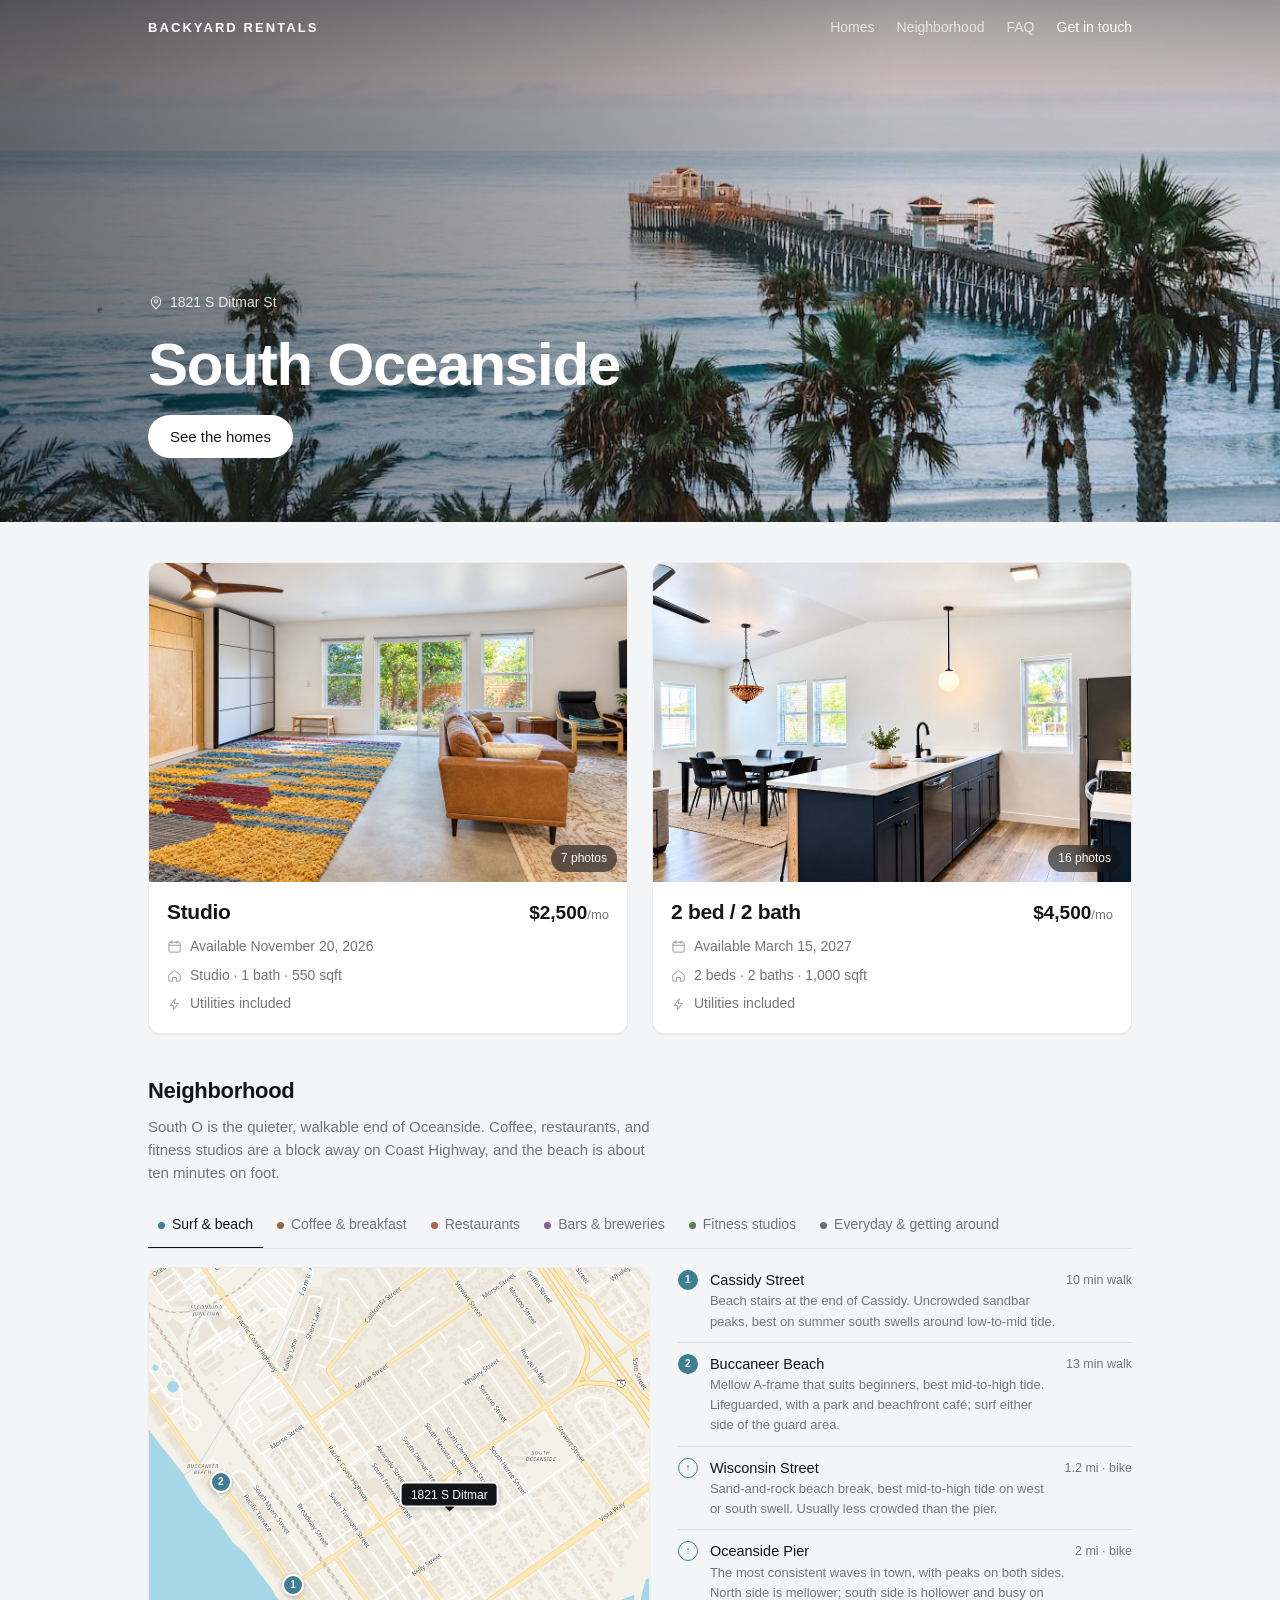
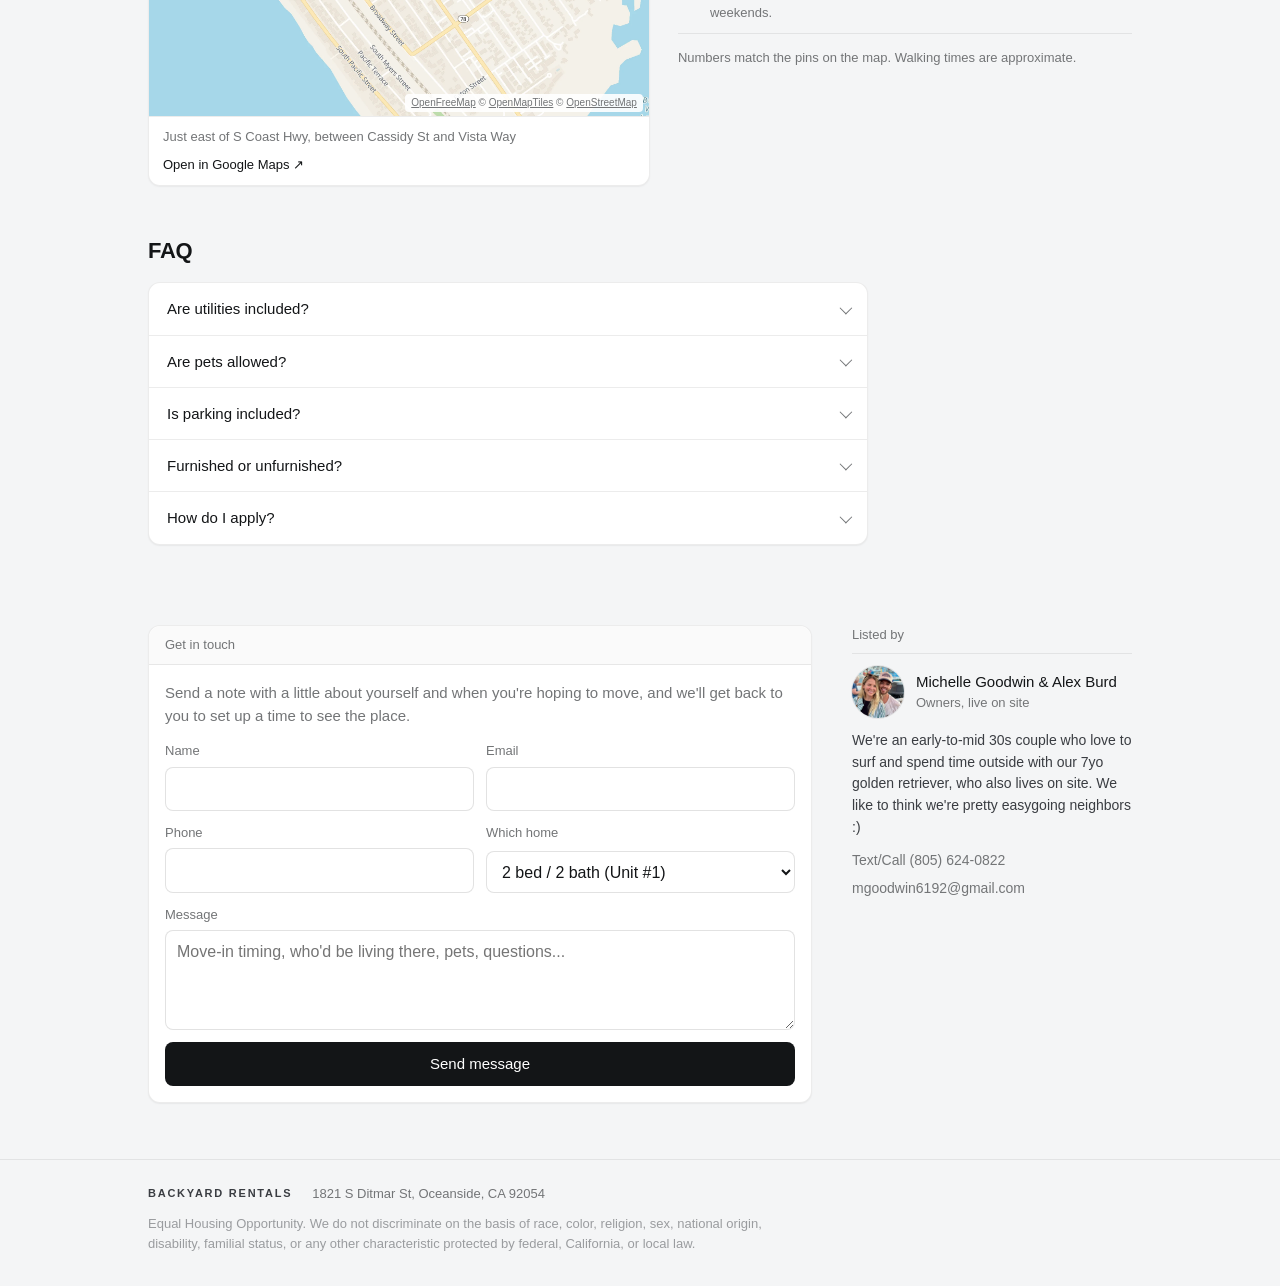
==== commit dcb22b27: "Add files via upload" ====
--- a/index.html
+++ b/index.html
@@ -3,766 +3,149 @@
 <head>
 <meta charset="utf-8">
 <meta name="viewport" content="width=device-width, initial-scale=1, viewport-fit=cover">
+<title>Backyard Rentals · 1821 S Ditmar St, South Oceanside</title>
+<meta name="description" content="A 2 bed / 2 bath ($4,500/mo) and a studio ($2,500/mo) for rent in South Oceanside. Utilities included.">
 <meta name="robots" content="noindex, nofollow">
-<meta name="description" content="Two homes for rent at 1821 S Ditmar St in South Oceanside: a 2 bed / 2 bath and a studio.">
-<meta property="og:title" content="1821 S Ditmar Rental Listings">
-<meta property="og:description" content="A 2 bed / 2 bath ($4,500/mo) and a studio ($2,500/mo) in South Oceanside, a short walk to the beach.">
+<link rel="canonical" href="https://osiderentals.com/">
 <meta property="og:type" content="website">
+<meta property="og:site_name" content="Backyard Rentals">
+<meta property="og:title" content="Backyard Rentals · 1821 S Ditmar St, South Oceanside">
+<meta property="og:description" content="A 2 bed / 2 bath ($4,500/mo) and a studio ($2,500/mo) for rent in South Oceanside. Utilities included.">
+<meta property="og:url" content="https://osiderentals.com/">
 <meta property="og:image" content="https://osiderentals.com/preview.jpg">
 <meta property="og:image:width" content="1200">
 <meta property="og:image:height" content="630">
-<style>
-:root{color-scheme:light;padding-top:env(safe-area-inset-top,0px);padding-bottom:env(safe-area-inset-bottom,0px)}
-body{margin:0}
-img{max-width:100%}
-[hidden]{display:none!important}
-</style>
-<title>1821 S Ditmar Rental Listings</title>
-<link rel="preconnect" href="https://fonts.googleapis.com">
-<link rel="preconnect" href="https://fonts.gstatic.com" crossorigin>
-<link rel="stylesheet" href="https://fonts.googleapis.com/css2?family=Young+Serif&family=Hanken+Grotesk:wght@400;500;600;700&family=IBM+Plex+Mono:wght@400;500&display=swap">
-<style>
-/* Layout: photo-led listing — gallery hero, then a reading column beside a sticky inquiry card; stacks to one column on phones. */
-:root{
-  --bg:#f6f7f8;
-  --surface:#ffffff;
-  --fg:#18202e;
-  --muted:#5b6474;
-  --line:#dfe3e8;
-  --navy:#1f2c4a;        /* the kitchen cabinetry */
-  --navy-ink:#ffffff;
-  --oak:#a8774a;         /* the floors */
-  --sage:#4f6b53;        /* the patio plantings */
-  --chip:#eef1f5;
-  --pin-home:#1f2c4a;--pin-home-ink:#ffffff;
-  --map-l:block;--map-d:none;
-  --c-surf:#2b7a96;--c-coffee:#94643a;--c-eat:#c0533a;--c-drink:#7a4f9a;--c-fit:#4a7a45;--c-every:#5b6474;
-  --shadow:0 1px 2px rgba(24,32,46,.06),0 8px 24px rgba(24,32,46,.06);
-  --f-display:"Young Serif",Georgia,"Times New Roman",serif;
-  --f-body:"Hanken Grotesk",system-ui,-apple-system,"Segoe UI",Roboto,sans-serif;
-  --f-mono:"IBM Plex Mono",ui-monospace,SFMono-Regular,Menlo,monospace;
-}
-@media (prefers-color-scheme:dark){:root:not([data-theme="light"]){
-  --bg:#11151c;--surface:#181e28;--fg:#e8ebf0;--muted:#9aa3b2;--line:#2a3240;
-  --navy:#8fa6d6;--navy-ink:#0f1420;--oak:#d3a477;--sage:#8fb394;--chip:#202836;
-  --pin-home:#e8ebf0;--pin-home-ink:#11151c;--map-l:none;--map-d:block;--c-surf:#6fb7d0;--c-coffee:#d3a477;--c-eat:#ec8a6d;--c-drink:#b99ad6;--c-fit:#8fc28a;--c-every:#9aa3b2;
-  --shadow:0 1px 2px rgba(0,0,0,.3),0 8px 24px rgba(0,0,0,.25);color-scheme:dark}}
-:root[data-theme="dark"]{
-  --bg:#11151c;--surface:#181e28;--fg:#e8ebf0;--muted:#9aa3b2;--line:#2a3240;
-  --navy:#8fa6d6;--navy-ink:#0f1420;--oak:#d3a477;--sage:#8fb394;--chip:#202836;
-  --pin-home:#e8ebf0;--pin-home-ink:#11151c;--map-l:none;--map-d:block;--c-surf:#6fb7d0;--c-coffee:#d3a477;--c-eat:#ec8a6d;--c-drink:#b99ad6;--c-fit:#8fc28a;--c-every:#9aa3b2;
-  --shadow:0 1px 2px rgba(0,0,0,.3),0 8px 24px rgba(0,0,0,.25);color-scheme:dark}
+<meta name="twitter:card" content="summary_large_image">
+<meta name="theme-color" content="#f4f5f6">
+<link rel="icon" href="/favicon.svg" type="image/svg+xml">
+<link rel="icon" href="/favicon-32.png" sizes="32x32" type="image/png">
+<link rel="apple-touch-icon" href="/apple-touch-icon.png">
+<link rel="stylesheet" href="/assets/site.css">
+</head>
+<body data-page="home">
+<div class="hero">
+  <img class="hero-photo" src="/hero.jpg" alt="Oceanside Pier and the beach at sunset, framed by palm trees" fetchpriority="high">
+  <header class="site-header on-photo">
+  <div class="wrap">
+    <a class="wordmark" href="/">Backyard Rentals</a>
+    <nav class="nav" aria-label="Main">
+      <a href="/#homes">Homes</a>
+      <a href="/#neighborhood">Neighborhood</a>
+      <a href="/#faq">FAQ</a>
+      <a class="nav-cta" href="#contact">Get in touch</a>
+    </nav>
+  </div>
+</header>
+  <div class="wrap hero-content">
+    <div class="hero-text">
+      <a class="hero-meta" href="https://www.google.com/maps/search/?api=1&query=1821+S+Ditmar+St+Oceanside+CA+92054" target="_blank" rel="noopener" title="Open in Google Maps"><svg viewBox="0 0 24 24" fill="none" stroke="currentColor" stroke-width="1.6" stroke-linecap="round" stroke-linejoin="round" aria-hidden="true"><path d="M12 21s-7-6.2-7-11.5A7 7 0 0 1 19 9.5C19 14.8 12 21 12 21z"/><circle cx="12" cy="9.5" r="2.5"/></svg><span>1821 S Ditmar St</span></a>
+      <h1>South Oceanside</h1>
+      <a class="btn btn-light" href="#homes">See the homes</a>
+    </div>
+  </div>
+</div>
 
-*{box-sizing:border-box}
-body{background:var(--bg);color:var(--fg);font-family:var(--f-body);font-size:16px;line-height:1.55;-webkit-font-smoothing:antialiased}
-.wrap{max-width:1180px;margin:0 auto;padding-inline:clamp(16px,3vw,32px)}
-h1,h2,h3{font-family:var(--f-display);font-weight:400;text-wrap:balance;margin:0;line-height:1.15}
-.label{font-family:var(--f-mono);font-size:12px;letter-spacing:.08em;text-transform:uppercase;color:var(--muted)}
-a{color:var(--navy)}
-button{font:inherit;color:inherit}
-:focus-visible{outline:2px solid var(--oak);outline-offset:2px;border-radius:4px}
-
-/* top bar */
-.top{display:flex;align-items:center;justify-content:space-between;gap:16px;padding-block:18px}
-.brand{font-family:var(--f-display);font-size:18px}
-.brand span{color:var(--muted)}
-.top .label{white-space:nowrap}
-
-/* gallery */
-.gallery{position:relative;display:grid;grid-template-columns:2fr 1fr 1fr;grid-template-rows:repeat(2,minmax(0,1fr));gap:8px;aspect-ratio:2.35/1;border-radius:14px;overflow:hidden;max-width:100%}
-.gal-wrap{position:relative}
-.gallery button{all:unset;display:block;cursor:pointer;position:relative;overflow:hidden;background:var(--chip)}
-.gallery button:focus-visible{outline:3px solid var(--oak);outline-offset:-3px}
-.gallery img{width:100%;height:100%;object-fit:cover;display:block;transition:transform .5s ease}
-.gallery button:hover img{transform:scale(1.03)}
-.gallery .g0{grid-row:1/3}
-.gallery .g-extra{display:none}
-.see-all{position:absolute;right:14px;bottom:14px;display:inline-flex;align-items:center;gap:8px;background:var(--surface);color:var(--fg);border:1px solid var(--line);padding:9px 14px;border-radius:999px;font-weight:600;font-size:14px;cursor:pointer;box-shadow:var(--shadow)}
-.see-all svg{width:16px;height:16px}
-.count-pill{display:none}
-.staged-note{position:absolute;left:12px;top:12px;background:rgba(8,11,16,.72);color:#fff;font:500 12px var(--f-body);padding:5px 10px;border-radius:999px;pointer-events:none}
-
-/* body layout */
-.layout{display:grid;grid-template-columns:minmax(0,1fr) 340px;gap:clamp(24px,4vw,56px);padding-block:28px 64px;align-items:start}
-.main{min-width:0;display:grid;gap:44px}
-
-.headline{display:grid;gap:14px}
-.chips{display:flex;flex-wrap:wrap;gap:8px}
-.chip{display:inline-flex;align-items:center;gap:6px;background:var(--chip);border-radius:999px;padding:5px 12px;font-size:13px;font-weight:600}
-.chip.new{background:var(--sage);color:var(--bg)}
-.chip svg{width:14px;height:14px}
-.price-row{display:flex;flex-wrap:wrap;align-items:flex-end;justify-content:space-between;gap:16px 32px}
-.price{font-family:var(--f-display);font-size:clamp(34px,5vw,46px);line-height:1}
-.price small{font-family:var(--f-body);font-size:16px;color:var(--muted)}
-.addr{font-size:18px;margin-top:6px}
-.stats{display:flex;gap:28px;font-variant-numeric:tabular-nums}
-.stats div{display:grid}
-.stats b{font-family:var(--f-display);font-weight:400;font-size:28px;line-height:1.1}
-.stats span{color:var(--muted);font-size:14px}
-
-.quick{display:grid;grid-template-columns:repeat(3,minmax(0,1fr));gap:10px}
-.quick div{display:flex;align-items:center;gap:12px;background:var(--surface);border:1px solid var(--line);border-radius:10px;padding:12px 14px;font-size:15px}
-.quick svg{width:20px;height:20px;flex:none;color:var(--oak)}
-
-.utils{display:flex;align-items:center;gap:14px;background:var(--chip);border-radius:12px;padding:14px 16px;font-size:15px}
-.utils svg{width:24px;height:24px;flex:none;color:var(--sage)}
-.utils b{display:block;font-size:16px}
-.addr a{color:inherit;text-decoration:underline;text-decoration-color:var(--line);text-underline-offset:4px;text-decoration-thickness:2px}
-.addr a:hover{text-decoration-color:var(--oak)}
-.addr a svg{width:14px;height:14px;vertical-align:-1px;margin-left:4px;color:var(--muted)}
-.unit{display:grid;gap:44px}
-.unit-aside{display:grid;gap:18px}
-a.brand{color:var(--fg);text-decoration:none}
-.muted{color:var(--muted)}
-#homeView{display:grid;gap:28px;padding-block:12px 64px}
-.intro{display:grid;gap:12px;max-width:760px;padding-block:20px 4px}
-.intro h1{font-size:clamp(30px,4.6vw,48px)}
-.intro p{margin:0;font-size:17px;color:var(--muted);max-width:62ch}
-.cards{display:grid;grid-template-columns:repeat(2,minmax(0,1fr));gap:24px}
-.card{display:grid;grid-template-rows:auto 1fr;background:var(--surface);border:1px solid var(--line);border-radius:16px;overflow:hidden;text-decoration:none;color:var(--fg);box-shadow:var(--shadow);transition:transform .2s ease,box-shadow .2s ease}
-.card:hover{transform:translateY(-3px)}
-.card-img{aspect-ratio:4/3;overflow:hidden;background:var(--chip)}
-.card-img img{width:100%;height:100%;object-fit:cover;display:block;transition:transform .5s ease}
-.card:hover .card-img img{transform:scale(1.03)}
-.card-body{display:grid;gap:10px;padding:20px 22px 22px;align-content:start}
-.card-top{display:flex;justify-content:space-between;gap:12px;flex-wrap:wrap}
-.card h2{font-size:28px}
-.card-price{font-family:var(--f-display);font-size:30px;line-height:1}
-.card-price small{font-family:var(--f-body);font-size:15px;color:var(--muted)}
-.card-stats{display:flex;gap:18px;flex-wrap:wrap;font-size:15px;color:var(--muted)}
-.card-stats b{color:var(--fg);font-weight:600}
-.card p{margin:0;font-size:15px;color:var(--muted)}
-.card-cta{display:inline-flex;align-items:center;gap:6px;justify-self:start;margin-top:6px;background:var(--navy);color:var(--navy-ink);font-weight:700;font-size:15px;padding:10px 16px;border-radius:10px}
-.home-foot{display:flex;flex-wrap:wrap;gap:12px;align-items:center;justify-content:space-between;border-top:1px solid var(--line);padding-top:20px}
-.home-foot div{display:grid;gap:2px}
-.crumbs{display:flex;align-items:center;justify-content:space-between;gap:12px;margin-bottom:14px;font-size:15px}
-.crumbs a{font-weight:600;text-decoration:none;color:var(--fg);display:inline-flex;gap:8px;align-items:center;padding:6px 12px 6px 10px;border:1px solid var(--line);border-radius:999px;background:var(--surface)}
-.crumbs a:hover{border-color:var(--fg)}
-.also{display:grid;grid-template-columns:120px minmax(0,1fr) auto;gap:18px;align-items:center;background:var(--surface);border:1px solid var(--line);border-radius:14px;padding:12px;margin-bottom:56px;text-decoration:none;color:var(--fg);max-width:760px}
-.also img{width:120px;height:90px;object-fit:cover;border-radius:8px;display:block}
-.also div{display:grid;gap:2px}
-.also b{font-family:var(--f-display);font-weight:400;font-size:20px}
-.also .card-cta{margin:0}
-section > h2{font-size:28px;margin-bottom:16px}
-.desc p{margin:0 0 14px;max-width:65ch}
-.highlights{list-style:none;padding:0;margin:20px 0 0;display:grid;grid-template-columns:repeat(auto-fit,minmax(240px,1fr));gap:10px 24px}
-.highlights li{display:flex;gap:10px;align-items:baseline}
-.highlights li::before{content:"";flex:none;width:7px;height:7px;border-radius:50%;background:var(--oak);transform:translateY(-2px)}
-
-/* facts */
-.facts{display:grid;grid-template-columns:repeat(auto-fit,minmax(260px,1fr));gap:28px 40px}
-.facts h3{font-family:var(--f-body);font-weight:700;font-size:16px;margin-bottom:10px;padding-bottom:8px;border-bottom:1px solid var(--line)}
-.facts dl{margin:0;display:grid;gap:8px}
-.facts dl div{display:grid;grid-template-columns:minmax(0,1fr) minmax(0,1.3fr);gap:12px;font-size:15px}
-.facts dt{color:var(--muted)}
-.facts dd{margin:0;font-weight:500}
-
-/* map */
-.map-card{background:var(--surface);border:1px solid var(--line);border-radius:14px;overflow:hidden}
-.map{position:relative;aspect-ratio:960/860;max-width:100%;overflow:hidden;background:var(--chip)}
-.map img{position:absolute;inset:0;width:100%;height:100%}
-.map img.ml{display:var(--map-l)}
-.map img.md{display:var(--map-d)}
-.pin{position:absolute;transform:translate(-50%,-50%);width:24px;height:24px;border-radius:50%;background:var(--c,var(--navy));color:var(--surface);font:600 11px/20px var(--f-mono);text-align:center;border:2px solid var(--surface);box-shadow:0 2px 6px rgba(0,0,0,.25);cursor:pointer;padding:0;transition:transform .15s ease}
-.pin.on,.pin:hover{transform:translate(-50%,-50%) scale(1.3);z-index:3}
-.pin.off{opacity:0;pointer-events:none}
-.pin{transition:transform .15s ease,opacity .2s ease}
-.pin.home{width:auto;height:auto;padding:6px 10px 6px 8px;border-radius:999px;background:var(--pin-home);color:var(--pin-home-ink);font:600 13px/1 var(--f-body);display:inline-flex;align-items:center;gap:6px;z-index:2;cursor:default;transform:translate(-50%,-120%)}
-.pin.home::after{content:"";position:absolute;left:50%;bottom:-7px;transform:translateX(-50%);border:6px solid transparent;border-top-color:var(--pin-home);border-bottom:0}
-.pin.home svg{width:14px;height:14px}
-.map-attrib{position:absolute;right:6px;bottom:4px;font-size:11px;background:var(--surface);color:var(--muted);padding:1px 6px;border-radius:4px;opacity:.9}
-.map-attrib a{color:inherit}
-.map-filters{display:flex;flex-wrap:wrap;gap:6px;padding:12px 14px;border-bottom:1px solid var(--line)}
-.fbtn{display:inline-flex;align-items:center;gap:6px;border:1px solid var(--line);background:var(--surface);border-radius:999px;padding:5px 11px;font-size:13px;font-weight:600;cursor:pointer;color:var(--fg)}
-.fbtn i{width:9px;height:9px;border-radius:50%;background:var(--c,var(--fg))}
-.fbtn[aria-pressed="true"]{background:var(--fg);color:var(--bg);border-color:var(--fg)}
-.map-foot{display:flex;flex-wrap:wrap;justify-content:space-between;align-items:center;gap:10px;padding:14px 16px;border-top:1px solid var(--line)}
-.map-foot a{font-weight:600;text-decoration:none}
-.map-foot a:hover{text-decoration:underline}
-
-/* neighborhood */
-.hood-intro{max-width:65ch;margin:0 0 8px}
-.groups{display:grid;gap:30px;margin-top:24px}
-.group h3{display:flex;align-items:center;gap:10px;font-size:21px;margin-bottom:4px}
-.group h3 i{width:12px;height:12px;border-radius:50%;background:var(--c)}
-.places{list-style:none;margin:0;padding:0;display:grid;grid-template-columns:repeat(auto-fit,minmax(min(100%,280px),1fr));gap:0 32px}
-.places li{display:grid;grid-template-columns:26px minmax(0,1fr) auto;gap:12px;align-items:start;padding:12px 0;border-bottom:1px solid var(--line)}
-.places li[data-pin]{cursor:pointer}
-.places li[data-pin]:hover strong,.places li.on strong{color:var(--c)}
-.places .n{width:24px;height:24px;border-radius:50%;background:var(--c);color:var(--surface);font:600 11px/24px var(--f-mono);text-align:center;margin-top:1px}
-.places .n.far{background:transparent;color:var(--c);border:1.5px solid var(--c);line-height:21px;font-size:12px}
-.places strong{display:block;font-weight:600}
-.places span{color:var(--muted);font-size:14px;display:block}
-.places em{font-style:normal;font-family:var(--f-mono);font-size:12.5px;color:var(--muted);white-space:nowrap;font-variant-numeric:tabular-nums;padding-top:2px}
-
-/* sidebar card */
-.aside{position:sticky;top:calc(env(safe-area-inset-top,0px) + 20px);background:var(--surface);border:1px solid var(--line);border-radius:14px;padding:22px;box-shadow:var(--shadow);display:grid;gap:18px}
-.aside h2{font-size:22px}
-.terms{display:grid;gap:8px;margin:0;font-variant-numeric:tabular-nums}
-.terms div{display:flex;justify-content:space-between;gap:12px;font-size:15px}
-.terms dt{color:var(--muted)}
-.terms dd{margin:0;font-weight:600;text-align:right}
-.contact{display:grid;gap:10px;padding-top:16px;border-top:1px solid var(--line)}
-.contact .who{font-weight:600}
-.copyrow{display:flex;align-items:center;justify-content:space-between;gap:8px;background:var(--chip);border-radius:8px;padding:8px 8px 8px 12px;font-size:15px}
-.copyrow span{user-select:all;overflow-wrap:anywhere;min-width:0}
-.copybtn{flex:none;border:1px solid var(--line);background:var(--surface);border-radius:6px;padding:4px 10px;font-size:13px;font-weight:600;cursor:pointer}
-.cta{display:block;text-align:center;background:var(--navy);color:var(--navy-ink);text-decoration:none;font-weight:700;padding:13px;border-radius:10px}
-.cta:hover{filter:brightness(1.08)}
-.fine{font-size:13px;color:var(--muted);margin:0}
-
-footer{border-top:1px solid var(--line);padding-block:24px 40px;color:var(--muted);font-size:13px}
-
-/* lightbox */
-.lb[hidden]{display:none}
-.lb{position:fixed;inset:0;z-index:50;background:rgba(8,11,16,.96);color:#fff;display:grid;grid-template-rows:auto minmax(0,1fr) auto;padding-top:env(safe-area-inset-top,0px);padding-bottom:env(safe-area-inset-bottom,0px)}
-.lb-top{display:flex;justify-content:space-between;align-items:center;padding:14px 18px;gap:12px}
-.lb-top .cap{font-size:15px}
-.lb-top .cap b{font-family:var(--f-mono);font-weight:500;font-size:13px;opacity:.7;margin-right:10px}
-.lb-x{background:rgba(255,255,255,.1);border:0;color:#fff;width:40px;height:40px;border-radius:50%;cursor:pointer;font-size:22px;line-height:1}
-.lb-stage{position:relative;display:flex;align-items:center;justify-content:center;min-height:0;padding:0 64px}
-.lb-stage img{max-width:100%;max-height:100%;object-fit:contain;border-radius:6px;user-select:none}
-.lb-nav{position:absolute;top:50%;transform:translateY(-50%);width:48px;height:48px;border-radius:50%;border:0;background:rgba(255,255,255,.12);color:#fff;cursor:pointer;display:grid;place-items:center}
-.lb-nav:hover{background:rgba(255,255,255,.22)}
-.lb-nav svg{width:22px;height:22px}
-.lb-prev{left:10px}.lb-next{right:10px}
-.lb-strip{display:flex;gap:6px;overflow-x:auto;padding:12px 18px 16px;scrollbar-width:thin}
-.lb-strip button{flex:none;border:2px solid transparent;padding:0;border-radius:6px;overflow:hidden;cursor:pointer;opacity:.55;background:none}
-.lb-strip button.on{border-color:#fff;opacity:1}
-.lb-strip img{display:block;width:84px;height:60px;object-fit:cover}
-
-@media (max-width:900px){
-  .layout{grid-template-columns:minmax(0,1fr)}
-  .aside{position:static}
-}
-@media (max-width:640px){
-  .gallery{display:flex;overflow-x:auto;scroll-snap-type:x mandatory;aspect-ratio:auto;border-radius:12px;gap:0;scrollbar-width:none}
-  .gallery::-webkit-scrollbar{display:none}
-  .gallery button{flex:0 0 100%;aspect-ratio:4/3;scroll-snap-align:start}
-  .gallery .g-extra{display:block}
-  .see-all{display:none}
-  .count-pill{display:block;position:absolute;right:10px;bottom:10px;background:rgba(8,11,16,.7);color:#fff;font:500 12px var(--f-mono);padding:4px 10px;border-radius:999px;pointer-events:none}
-  .stats{gap:20px}
-  .cards{grid-template-columns:minmax(0,1fr)}
-  .also{grid-template-columns:88px minmax(0,1fr)}
-  .also img{width:88px;height:72px}
-  .also .card-cta{display:none}
-  .also b{font-size:17px}
-  .pin{width:20px;height:20px;font-size:10px;line-height:16px}
-  .map-attrib{font-size:9px;left:6px;right:auto}
-  .quick{grid-template-columns:repeat(2,minmax(0,1fr))}
-  .quick div{font-size:14px;padding:10px 12px}
-  .lb-stage{padding:0 8px}
-  .lb-nav{display:none}
-  .top .label{display:none}
-}
-@media (prefers-reduced-motion:reduce){*{transition:none!important;scroll-behavior:auto!important}}
-</style>
-</head>
-<body>
-<div class="wrap">
-  <header class="top">
-    <a class="brand" href="#listings">1821 S Ditmar <span>· Rental Listings</span></a>
-    <div class="label">For rent · Oceanside, CA</div>
-  </header>
-
-  <div id="homeView">
-    <div class="cards">
-      <a class="card" href="#twobed">
-        <div class="card-img"><img src="01.jpg" alt="Kitchen and dining area of the 2 bed / 2 bath"></div>
-        <div class="card-body">
-          <div class="card-top"><span class="label">Unit #1</span><span class="label">Available Jan 14, 2027</span></div>
-          <h2>2 bed / 2 bath</h2>
-          <div class="card-price">$4,500<small>/mo</small></div>
-          <div class="card-stats"><span><b>2</b> beds</span><span><b>2</b> baths</span><span><b>1,000</b> sqft</span></div>
-          <p>Built in 2023, with in-unit laundry, central A/C, a private patio and yard, and 2 parking spots.</p>
-          <span class="card-cta">View listing <span aria-hidden="true">→</span></span>
+<main class="home-main">
+  <section class="wrap" id="homes">
+    <div class="homes">
+      <a class="home-card" href="/homes/unit2">
+        <div class="hc-img"><img src="/studio/s01.jpg" alt="Living area of the studio with garden views"><span class="hc-count">7 photos</span></div>
+        <div class="hc-body">
+          <div class="hc-title"><h3>Studio</h3><span class="hc-price">$2,500<small>/mo</small></span></div>
+          <div class="tl-meta"><svg viewBox="0 0 24 24" fill="none" stroke="currentColor" stroke-width="1.6" stroke-linecap="round" stroke-linejoin="round" aria-hidden="true"><rect x="3" y="5" width="18" height="16" rx="2"/><path d="M3 10h18M8 3v4M16 3v4"/></svg><span>Available November 20, 2026</span></div>
+          <div class="tl-meta"><svg viewBox="0 0 24 24" fill="none" stroke="currentColor" stroke-width="1.6" stroke-linecap="round" stroke-linejoin="round" aria-hidden="true"><path d="M3 11l9-7 9 7v9a1 1 0 0 1-1 1h-5v-6H9v6H4a1 1 0 0 1-1-1z"/></svg><span>Studio · 1 bath · 550 sqft</span></div>
+          <div class="tl-meta"><svg viewBox="0 0 24 24" fill="none" stroke="currentColor" stroke-width="1.6" stroke-linecap="round" stroke-linejoin="round" aria-hidden="true"><path d="M13 3L5 14h6l-1 7 8-11h-6z"/></svg><span>Utilities included</span></div>
         </div>
       </a>
-      <a class="card" href="#studio">
-        <div class="card-img"><img src="studio/s01.jpg" alt="Living area of the studio with garden views"></div>
-        <div class="card-body">
-          <div class="card-top"><span class="label">Unit #2</span><span class="label">Available Dec 1, 2026</span></div>
-          <h2>Studio</h2>
-          <div class="card-price">$2,500<small>/mo</small></div>
-          <div class="card-stats"><span><b>Studio</b></span><span><b>1</b> bath</span><span><b>550</b> sqft</span></div>
-          <p>Two private entrances and a private yard with avocado and lemon trees, plus in-unit laundry and 1 parking spot.</p>
-          <span class="card-cta">View listing <span aria-hidden="true">→</span></span>
+      <a class="home-card" href="/homes/unit1">
+        <div class="hc-img"><img src="/01.jpg" alt="Kitchen and dining area of the 2 bed / 2 bath"><span class="hc-count">16 photos</span></div>
+        <div class="hc-body">
+          <div class="hc-title"><h3>2 bed / 2 bath</h3><span class="hc-price">$4,500<small>/mo</small></span></div>
+          <div class="tl-meta"><svg viewBox="0 0 24 24" fill="none" stroke="currentColor" stroke-width="1.6" stroke-linecap="round" stroke-linejoin="round" aria-hidden="true"><rect x="3" y="5" width="18" height="16" rx="2"/><path d="M3 10h18M8 3v4M16 3v4"/></svg><span>Available March 15, 2027</span></div>
+          <div class="tl-meta"><svg viewBox="0 0 24 24" fill="none" stroke="currentColor" stroke-width="1.6" stroke-linecap="round" stroke-linejoin="round" aria-hidden="true"><path d="M3 11l9-7 9 7v9a1 1 0 0 1-1 1h-5v-6H9v6H4a1 1 0 0 1-1-1z"/></svg><span>2 beds · 2 baths · 1,000 sqft</span></div>
+          <div class="tl-meta"><svg viewBox="0 0 24 24" fill="none" stroke="currentColor" stroke-width="1.6" stroke-linecap="round" stroke-linejoin="round" aria-hidden="true"><path d="M13 3L5 14h6l-1 7 8-11h-6z"/></svg><span>Utilities included</span></div>
         </div>
       </a>
     </div>
-    <div class="home-foot">
-      <div><span class="label">Listed by owner</span><b>Michelle Goodwin</b><span class="muted">(805) 624-0822 · mgoodwin6192@gmail.com</span></div>
-    </div>
-  </div>
+  </section>
 
-  <div id="listingView" hidden>
-  <nav class="crumbs"><a href="#listings"><span aria-hidden="true">←</span> All listings</a><span class="muted" id="crumbUnit"></span></nav>
-
-  <div class="gal-wrap">
-    <div class="gallery" id="gallery" aria-label="Photos"></div>
-    <div class="count-pill" id="countPill">1 / 16</div>
-    <button class="see-all" id="seeAll" type="button">
-      <svg viewBox="0 0 16 16" fill="currentColor" aria-hidden="true"><rect x="1" y="1" width="6" height="6" rx="1"/><rect x="9" y="1" width="6" height="6" rx="1"/><rect x="1" y="9" width="6" height="6" rx="1"/><rect x="9" y="9" width="6" height="6" rx="1"/></svg>
-      <span id="seeAllText">See all 16 photos</span>
-    </button>
-  </div>
-
-  <div class="layout">
-    <main class="main">
-      <div class="unit" data-unit="twobed">
-        <div class="headline">
-          <div class="chips">
-            <span class="chip">Utilities included</span>
-            <span class="chip">Built 2023</span>
-            <span class="chip">Furnished or unfurnished</span>
-          </div>
-          <div class="price-row">
-            <div>
-              <div class="price">$4,500<small>/mo</small></div>
-              <div class="addr"><a href="https://www.google.com/maps/search/?api=1&amp;query=1821+S+Ditmar+St+Oceanside+CA+92054" target="_blank" rel="noopener">1821 S Ditmar St #1, Oceanside, CA 92054<svg viewBox="0 0 16 16" fill="none" stroke="currentColor" stroke-width="1.6" aria-hidden="true"><path d="M6 3H3v10h10v-3M9 2h5v5M14 2L7 9"/></svg></a></div>
-            </div>
-            <div class="stats">
-              <div><b>2</b><span>beds</span></div>
-              <div><b>2</b><span>baths</span></div>
-              <div><b>1,000</b><span>sqft</span></div>
-            </div>
-          </div>
-        </div>
-
-        <div class="quick">
-          <div><svg viewBox="0 0 24 24" fill="none" stroke="currentColor" stroke-width="1.8" aria-hidden="true"><path d="M3 11l9-7 9 7v9a1 1 0 0 1-1 1h-5v-6H9v6H4a1 1 0 0 1-1-1z"/></svg>Detached back house</div>
-          <div><svg viewBox="0 0 24 24" fill="none" stroke="currentColor" stroke-width="1.8" aria-hidden="true"><rect x="3" y="5" width="18" height="16" rx="2"/><path d="M3 10h18M8 3v4M16 3v4"/></svg>Available Jan 14, 2027</div>
-          <div><svg viewBox="0 0 24 24" fill="none" stroke="currentColor" stroke-width="1.8" aria-hidden="true"><circle cx="7" cy="8" r="2"/><circle cx="17" cy="8" r="2"/><circle cx="4.5" cy="13" r="1.8"/><circle cx="19.5" cy="13" r="1.8"/><path d="M12 12c-3 0-5 3.5-5 6a2 2 0 0 0 2 2c1.2 0 1.8-.6 3-.6s1.8.6 3 .6a2 2 0 0 0 2-2c0-2.5-2-6-5-6z"/></svg>Pets negotiable</div>
-          <div><svg viewBox="0 0 24 24" fill="none" stroke="currentColor" stroke-width="1.8" aria-hidden="true"><path d="M5 17h14M6 17l1.5-6h9L18 17M8 11l1-4h6l1 4"/><circle cx="8" cy="19" r="1.5"/><circle cx="16" cy="19" r="1.5"/></svg>2 off-street spots</div>
-          <div><svg viewBox="0 0 24 24" fill="none" stroke="currentColor" stroke-width="1.8" aria-hidden="true"><rect x="5" y="3" width="14" height="18" rx="2"/><circle cx="12" cy="13" r="4"/><path d="M8 6h2"/></svg>In-unit washer &amp; dryer</div>
-          <div><svg viewBox="0 0 24 24" fill="none" stroke="currentColor" stroke-width="1.8" aria-hidden="true"><path d="M12 3v18M4.2 7.5l15.6 9M4.2 16.5l15.6-9"/></svg>Central A/C · heat pump</div>
-        </div>
-
-        <div class="utils" style="margin-top:-28px">
-          <svg viewBox="0 0 24 24" fill="none" stroke="currentColor" stroke-width="1.8" aria-hidden="true"><path d="M12 3s6 6.5 6 11a6 6 0 0 1-12 0c0-4.5 6-11 6-11z"/><path d="M9.5 14.5a2.5 2.5 0 0 0 2.5 2.5"/></svg>
-          <div><b>Utilities included</b>Gas, water, trash, and sewer are covered in the rent.</div>
-        </div>
-
-        <section class="desc">
-          <h2>About the home</h2>
-          <p>Live steps from the best of South Oceanside in this bright, brand-new 2-bedroom, 2-bath home, built in 2023. Walking distance to the beach and to South O's restaurants, coffee shops, and bars.</p>
-          <p>The unit gets great natural light. The kitchen has all-new appliances: refrigerator, oven, microwave and dishwasher. Full-size washer and dryer in the unit, central A/C, and heat pump. The primary bedroom has an ensuite bathroom, and both bedrooms have walk-in closets.</p>
-          <p>Outside, you have your own private entrance, patio, and yard area. The unit is fully detached; the owners live in the separate front house on the same lot. Two dedicated off-street parking spots are included, which is a real perk this close to the coast.</p>
-          <p>Available furnished or unfurnished. Pets negotiable.</p>
-          <ul class="highlights">
-            <li>Built in 2023, everything new</li>
-            <li>Walk to the beach and South O dining and shops</li>
-            <li>Private entrance, deck, and patio/yard</li>
-            <li>In-unit washer and dryer</li>
-            <li>Central A/C and heat pump</li>
-            <li>2 dedicated off-street parking spots</li>
-            <li>Furnished or unfurnished</li>
-            <li>Gas, water, trash, and sewer included</li>
-          </ul>
-        </section>
-
-        <section>
-          <h2>Facts &amp; features</h2>
-          <div class="facts">
-            <div>
-              <h3>Interior</h3>
-              <dl>
-                <div><dt>Bedrooms</dt><dd>2</dd></div>
-                <div><dt>Bathrooms</dt><dd>2 full (primary ensuite)</dd></div>
-                <div><dt>Living area</dt><dd>1,000 sqft</dd></div>
-                <div><dt>Closets</dt><dd>Walk-in in both bedrooms</dd></div>
-                              <div><dt>Furnished</dt><dd>Optional</dd></div>
-              </dl>
-            </div>
-            <div>
-              <h3>Appliances &amp; systems</h3>
-              <dl>
-                <div><dt>Kitchen</dt><dd>Refrigerator/freezer, oven, microwave, dishwasher</dd></div>
-                <div><dt>Laundry</dt><dd>Full-size washer &amp; dryer in unit</dd></div>
-                <div><dt>Cooling</dt><dd>Central A/C</dd></div>
-                <div><dt>Heating</dt><dd>Heat pump</dd></div>
-              </dl>
-            </div>
-            <div>
-              <h3>Property</h3>
-              <dl>
-                <div><dt>Home type</dt><dd>Detached unit behind owners' house</dd></div>
-                <div><dt>Year built</dt><dd>2023</dd></div>
-                <div><dt>Outdoor</dt><dd>Private entrance, deck/patio, yard</dd></div>
-                <div><dt>Parking</dt><dd>2 dedicated off-street spots</dd></div>
-              </dl>
-            </div>
-            <div>
-              <h3>Lease terms</h3>
-              <dl>
-                <div><dt>Rent</dt><dd>$4,500/mo</dd></div>
-                <div><dt>Security deposit</dt><dd>$4,500</dd></div>
-                <div><dt>Utilities included</dt><dd>Gas, water, trash, sewer</dd></div>
-                <div><dt>Lease length</dt><dd>1 year</dd></div>
-                <div><dt>Available</dt><dd>January 14, 2027</dd></div>
-                <div><dt>Pets</dt><dd>Negotiable</dd></div>
-                <div><dt>Renters insurance</dt><dd>Required</dd></div>
-              </dl>
-            </div>
-          </div>
-        </section>
-      </div>
-      <div class="unit" data-unit="studio" hidden>
-        <div class="headline">
-          <div class="chips">
-            <span class="chip">Utilities included</span>
-            <span class="chip">Private yard</span>
-            <span class="chip">Furnished or unfurnished</span>
-          </div>
-          <div class="price-row">
-            <div>
-              <div class="price">$2,500<small>/mo</small></div>
-              <div class="addr"><a href="https://www.google.com/maps/search/?api=1&amp;query=1821+S+Ditmar+St+Oceanside+CA+92054" target="_blank" rel="noopener">1821 S Ditmar St #2, Oceanside, CA 92054<svg viewBox="0 0 16 16" fill="none" stroke="currentColor" stroke-width="1.6" aria-hidden="true"><path d="M6 3H3v10h10v-3M9 2h5v5M14 2L7 9"/></svg></a></div>
-            </div>
-            <div class="stats">
-              <div><b>Studio</b><span>layout</span></div>
-              <div><b>1</b><span>bath</span></div>
-              <div><b>550</b><span>sqft</span></div>
-            </div>
-          </div>
-        </div>
-
-        <div class="quick">
-          <div><svg viewBox="0 0 24 24" fill="none" stroke="currentColor" stroke-width="1.8" aria-hidden="true"><circle cx="12" cy="9" r="6"/><path d="M12 15v6M9 21h6"/></svg>Avocado &amp; lemon trees</div>
-          <div><svg viewBox="0 0 24 24" fill="none" stroke="currentColor" stroke-width="1.8" aria-hidden="true"><rect x="3" y="5" width="18" height="16" rx="2"/><path d="M3 10h18M8 3v4M16 3v4"/></svg>Available Dec 1, 2026</div>
-          <div><svg viewBox="0 0 24 24" fill="none" stroke="currentColor" stroke-width="1.8" aria-hidden="true"><circle cx="7" cy="8" r="2"/><circle cx="17" cy="8" r="2"/><circle cx="4.5" cy="13" r="1.8"/><circle cx="19.5" cy="13" r="1.8"/><path d="M12 12c-3 0-5 3.5-5 6a2 2 0 0 0 2 2c1.2 0 1.8-.6 3-.6s1.8.6 3 .6a2 2 0 0 0 2-2c0-2.5-2-6-5-6z"/></svg>Pets negotiable</div>
-          <div><svg viewBox="0 0 24 24" fill="none" stroke="currentColor" stroke-width="1.8" aria-hidden="true"><path d="M5 17h14M6 17l1.5-6h9L18 17M8 11l1-4h6l1 4"/><circle cx="8" cy="19" r="1.5"/><circle cx="16" cy="19" r="1.5"/></svg>1 off-street spot</div>
-          <div><svg viewBox="0 0 24 24" fill="none" stroke="currentColor" stroke-width="1.8" aria-hidden="true"><path d="M4 21V5a2 2 0 0 1 2-2h8l6 6v12"/><path d="M10 21v-6h4v6M2 21h20"/></svg>2 private entrances</div>
-          <div><svg viewBox="0 0 24 24" fill="none" stroke="currentColor" stroke-width="1.8" aria-hidden="true"><path d="M12 3v18M4.2 7.5l15.6 9M4.2 16.5l15.6-9"/></svg>Mini-split A/C &amp; heat</div>
-        </div>
-
-        <div class="utils" style="margin-top:-28px">
-          <svg viewBox="0 0 24 24" fill="none" stroke="currentColor" stroke-width="1.8" aria-hidden="true"><path d="M12 3s6 6.5 6 11a6 6 0 0 1-12 0c0-4.5 6-11 6-11z"/><path d="M9.5 14.5a2.5 2.5 0 0 0 2.5 2.5"/></svg>
-          <div><b>Utilities included</b>Gas, water, trash, and sewer are covered in the rent.</div>
-        </div>
-
-        <section class="desc">
-          <h2>About the studio</h2>
-          <p>A private 550 sq ft studio on the same South Oceanside lot, a block from Coast Highway and a short walk to the beach and South O's restaurants, coffee shops, and bars.</p>
-          <p>The studio has its own kitchen, bathroom, and in-unit laundry, with a mini-split for A/C and heat. Two private entrances open onto your own outdoor space and yard area, home to a big avocado tree and a lemon tree.</p>
-          <p>One dedicated off-street parking spot is included, and gas, water, trash, and sewer are covered in the rent. The owners live in the front house on the same lot.</p>
-          <p>Available furnished or unfurnished. Pets negotiable.</p>
-          <ul class="highlights">
-            <li>Private yard with avocado and lemon trees</li>
-            <li>Walk to the beach and South O dining and shops</li>
-            <li>2 private entrances</li>
-            <li>Kitchen, bathroom, and in-unit laundry</li>
-            <li>Mini-split A/C and heat</li>
-            <li>1 dedicated off-street parking spot</li>
-            <li>Furnished or unfurnished</li>
-            <li>Gas, water, trash, and sewer included</li>
-          </ul>
-        </section>
-
-        <section>
-          <h2>Facts &amp; features</h2>
-          <div class="facts">
-            <div>
-              <h3>Interior</h3>
-              <dl>
-                <div><dt>Layout</dt><dd>Studio</dd></div>
-                <div><dt>Bathrooms</dt><dd>1</dd></div>
-                <div><dt>Living area</dt><dd>550 sqft</dd></div>
-                <div><dt>Furnished</dt><dd>Optional</dd></div>
-              </dl>
-            </div>
-            <div>
-              <h3>Appliances &amp; systems</h3>
-              <dl>
-                <div><dt>Kitchen</dt><dd>Yes</dd></div>
-                <div><dt>Laundry</dt><dd>In unit</dd></div>
-                <div><dt>Cooling</dt><dd>Mini-split A/C</dd></div>
-                <div><dt>Heating</dt><dd>Mini-split</dd></div>
-              </dl>
-            </div>
-            <div>
-              <h3>Property</h3>
-              <dl>
-                <div><dt>Home type</dt><dd>Studio on the owners' lot</dd></div>
-                <div><dt>Entrances</dt><dd>2 private entrances</dd></div>
-                <div><dt>Outdoor</dt><dd>Private yard with avocado and lemon trees</dd></div>
-                <div><dt>Parking</dt><dd>1 dedicated off-street spot</dd></div>
-              </dl>
-            </div>
-            <div>
-              <h3>Lease terms</h3>
-              <dl>
-                <div><dt>Rent</dt><dd>$2,500/mo</dd></div>
-                <div><dt>Security deposit</dt><dd>$2,500</dd></div>
-                <div><dt>Utilities included</dt><dd>Gas, water, trash, sewer</dd></div>
-                <div><dt>Lease length</dt><dd>1 year</dd></div>
-                <div><dt>Available</dt><dd>December 1, 2026</dd></div>
-                <div><dt>Pets</dt><dd>Negotiable</dd></div>
-              </dl>
-            </div>
-          </div>
-        </section>
-      </div>
-
-      <section id="map">
-        <h2>Location</h2>
-        <div class="map-card">
-          <div class="map-filters" id="filters" role="group" aria-label="Show places on the map"></div>
+  <section class="wrap sec" id="neighborhood">
+    <h2 class="sec-title">Neighborhood</h2>
+    <p class="muted sec-sub">South O is the quieter, walkable end of Oceanside. Coffee, restaurants, and fitness studios are a block away on Coast Highway, and the beach is about ten minutes on foot.</p>
+    <div class="tabs" id="filters" role="tablist" aria-label="Neighborhood categories"></div>
+    <div class="nbhd"><div class="card map-card">
           <div class="map" id="mapBox">
-            <img class="ml" src="map-light.webp" alt="Street map of South Oceanside showing the home on S Ditmar St, a block east of Coast Highway" width="960" height="860">
-            <img class="md" src="map-dark.webp" alt="" width="960" height="860">
-            <span class="pin home" style="left:60.07%;top:55.04%"><svg viewBox="0 0 24 24" fill="currentColor" aria-hidden="true"><path d="M12 3l9 7.5V21h-6v-6H9v6H3V10.5z"/></svg>Home</span>
+            <img src="/map-color.webp" alt="Street map of South Oceanside showing the homes on S Ditmar St, a block east of Coast Highway" width="960" height="860" loading="lazy">
+            <span class="pin home" style="left:60.07%;top:55.04%">1821 S Ditmar</span>
             <div class="map-attrib"><a href="https://openfreemap.org" target="_blank" rel="noopener">OpenFreeMap</a> © <a href="https://www.openmaptiles.org/" target="_blank" rel="noopener">OpenMapTiles</a> © <a href="https://www.openstreetmap.org/copyright" target="_blank" rel="noopener">OpenStreetMap</a></div>
           </div>
           <div class="map-foot">
-            <span class="fine">Just east of S Coast Hwy, between Cassidy St and Vista Way</span>
-            <a href="https://www.google.com/maps/search/?api=1&amp;query=1821+S+Ditmar+St+Oceanside+CA+92054" target="_blank" rel="noopener">Open in Google Maps ↗</a>
+            <span class="muted">Just east of S Coast Hwy, between Cassidy St and Vista Way</span>
+            <a href="https://www.google.com/maps/search/?api=1&query=1821+S+Ditmar+St+Oceanside+CA+92054" target="_blank" rel="noopener">Open in Google Maps ↗</a>
           </div>
         </div>
-      </section>
+        <div><div class="groups" id="groups"></div>
+        <p class="muted small" style="margin-top:14px">Numbers match the pins on the map. Walking times are approximate.</p></div></div>
+  </section>
 
-      <section id="area">
-        <h2>Neighborhood</h2>
-        <p class="hood-intro">South Oceanside is the quieter, walkable end of town. The stretch of Coast Highway a block from the house is lined with cafés, restaurants, wine bars and fitness studios, and the beach is a ten-minute walk. Downtown and the pier are a quick bike ride north, and Carlsbad Village is just over the lagoon to the south.</p>
-        <div class="groups" id="groups"></div>
-        <p class="fine" style="margin-top:18px">Numbers match the pins on the map. Walking times are approximate.</p>
-      </section>
-    </main>
-
-    <aside class="aside" aria-label="Rental terms and contact">
-      <div class="unit-aside" data-unit="twobed">
-        <div>
-          <div class="label">Monthly rent · 2 bed / 2 bath</div>
-          <h2>$4,500/mo</h2>
+  <section class="wrap sec" id="faq">
+    <h2 class="sec-title">FAQ</h2>
+    <div class="card faq">
+<details><summary>Are utilities included?</summary><p>Yes. Gas, electricity, water, trash, and sewer are included in the rent for both homes.</p></details>
+<details><summary>Are pets allowed?</summary><p>Pets are negotiable. Mention your pet when you get in touch.</p></details>
+<details><summary>Is parking included?</summary><p>Yes, off-street. The 2 bed / 2 bath has 2 dedicated spots and the studio has 1.</p></details>
+<details><summary>Furnished or unfurnished?</summary><p>Either. Both homes can be rented furnished or unfurnished.</p></details>
+<details><summary>How do I apply?</summary><p>Get in touch to set up a time to see the place, and we&#x27;ll share application details after that.</p></details>
+    </div>
+  </section>
+</main>
+<section class="contact" id="contact">
+  <div class="wrap contact-wrap">
+    <div class="card form-card">
+      <div class="card-head"><span class="label">Get in touch</span></div>
+      <div class="card-body">
+        <p class="muted">Send a note with a little about yourself and when you're hoping to move, and we'll get back to you to set up a time to see the place.</p>
+        <form class="form" id="tourForm" novalidate>
+          <div class="form-row">
+            <div class="field"><label for="f-name">Name</label><input id="f-name" name="name" autocomplete="name" required></div>
+            <div class="field"><label for="f-email">Email</label><input id="f-email" name="email" type="email" autocomplete="email" required></div>
+          </div>
+          <div class="form-row">
+            <div class="field"><label for="f-phone">Phone</label><input id="f-phone" name="phone" type="tel" autocomplete="tel"></div>
+            <div class="field"><label for="f-unit">Which home</label><select id="f-unit" name="home"><option value="2 bed / 2 bath (Unit #1)">2 bed / 2 bath (Unit #1)</option>
+<option value="Studio (Unit #2)">Studio (Unit #2)</option>
+<option value="Either / not sure">Either / not sure</option></select></div>
+          </div>
+          <div class="field"><label for="f-msg">Message</label><textarea id="f-msg" name="message" placeholder="Move-in timing, who'd be living there, pets, questions..."></textarea></div>
+          <input class="hp" type="text" name="_gotcha" tabindex="-1" autocomplete="off" aria-hidden="true">
+          <input type="hidden" name="_subject" value="Rental inquiry: 1821 S Ditmar">
+          <button class="btn btn-block" type="submit">Send message</button>
+          <div class="form-status" id="formStatus" hidden role="status"></div>
+        </form>
+      </div>
+    </div>
+    <div class="contact-side">
+      <div class="host">
+          <div class="label">Listed by</div>
+          <div class="host-row"><img class="avatar-photo" src="/owners.jpg" alt="Michelle and Alex"><div><b>Michelle Goodwin &amp; Alex Burd</b><span>Owners, live on site</span></div></div>
+          <p class="host-bio">We're an early-to-mid 30s couple who love to surf and spend time outside with our 7yo golden retriever, who also lives on site. We like to think we're pretty easygoing neighbors :)</p>
+          <ul class="contact-list">
+            <li>Text/Call <a href="tel:+18056240822">(805) 624-0822</a></li>
+            <li><a href="mailto:mgoodwin6192@gmail.com?subject=1821%20S%20Ditmar%20rental">mgoodwin6192@gmail.com</a></li>
+          </ul>
         </div>
-        <dl class="terms">
-          <div><dt>Deposit</dt><dd>$4,500</dd></div>
-          <div><dt>Utilities</dt><dd>Gas, water, trash, sewer</dd></div>
-          <div><dt>Available</dt><dd>Jan 14, 2027</dd></div>
-          <div><dt>Lease</dt><dd>1 year</dd></div>
-          <div><dt>Pets</dt><dd>Negotiable</dd></div>
-          <div><dt>Furnishing</dt><dd>Either</dd></div>
-        </dl>
-      </div>
-      <div class="unit-aside" data-unit="studio" hidden>
-        <div>
-          <div class="label">Monthly rent · Studio</div>
-          <h2>$2,500/mo</h2>
-        </div>
-        <dl class="terms">
-          <div><dt>Deposit</dt><dd>$2,500</dd></div>
-          <div><dt>Utilities</dt><dd>Gas, water, trash, sewer</dd></div>
-          <div><dt>Available</dt><dd>Dec 1, 2026</dd></div>
-          <div><dt>Lease</dt><dd>1 year</dd></div>
-          <div><dt>Pets</dt><dd>Negotiable</dd></div>
-          <div><dt>Furnishing</dt><dd>Either</dd></div>
-        </dl>
-      </div>
-      <div class="contact">
-        <div class="label">Listed by owner</div>
-        <div class="who">Michelle Goodwin</div>
-        <div class="copyrow"><span id="phone">(805) 624-0822</span><button class="copybtn" type="button" data-copy="phone">Copy</button></div>
-        <div class="copyrow"><span id="email">mgoodwin6192@gmail.com</span><button class="copybtn" type="button" data-copy="email">Copy</button></div>
-        <a class="cta" href="sms:+18056240822">Text Michelle about a tour</a>
-        <p class="fine">Interested, or know someone who might be? Reach out directly to set up a time to see it.</p>
-      </div>
-    </aside>
+    </div>
   </div>
-
-  <a class="also" id="alsoCard" href="#studio">
-    <img id="alsoImg" src="studio/s01.jpg" alt="">
-    <div><span class="label">Also available at this address</span><b id="alsoTitle">Studio · $2,500/mo</b><span class="muted" id="alsoSub">Unit #2 · Available Dec 1, 2026</span></div>
-    <span class="card-cta" aria-hidden="true">View →</span>
-  </a>
+</section>
+<footer class="site-footer">
+  <div class="wrap">
+    <div class="footer-row">
+      <a class="wordmark" href="/">Backyard Rentals</a>
+      <span>1821 S Ditmar St, Oceanside, CA 92054</span>
+    </div>
+    <p class="eho">Equal Housing Opportunity. We do not discriminate on the basis of race, color, religion, sex, national origin, disability, familial status, or any other characteristic protected by federal, California, or local law.</p>
   </div>
-</div>
-
-<footer>
-  <div class="wrap">1821 S Ditmar St · Oceanside, CA 92054 · Shared privately by the owner</div>
 </footer>
-
-<div class="lb" id="lb" hidden role="dialog" aria-modal="true" aria-label="Photo viewer">
-  <div class="lb-top">
-    <div class="cap" id="lbCap"></div>
-    <button class="lb-x" id="lbClose" type="button" aria-label="Close photos">×</button>
-  </div>
-  <div class="lb-stage" id="lbStage">
-    <button class="lb-nav lb-prev" id="lbPrev" type="button" aria-label="Previous photo"><svg viewBox="0 0 24 24" fill="none" stroke="currentColor" stroke-width="2.2"><path d="M15 5l-7 7 7 7"/></svg></button>
-    <img id="lbImg" alt="">
-    <button class="lb-nav lb-next" id="lbNext" type="button" aria-label="Next photo"><svg viewBox="0 0 24 24" fill="none" stroke="currentColor" stroke-width="2.2"><path d="M9 5l7 7-7 7"/></svg></button>
-  </div>
-  <div class="lb-strip" id="lbStrip"></div>
-</div>
-
-<script>
-const UNIT_PHOTOS={twobed:[
-  ["01","Kitchen and dining"],["02","Living room"],["03","Kitchen"],["04","Kitchen and entry"],
-  ["05","Living room"],["06","Dining area"],["07","Hallway desk nook + storage closet"],["08","Bathroom"],
-  ["09","Laundry"],["10","Primary bedroom"],["11","Primary bedroom and ensuite"],["12","Second bedroom"],
-  ["13","Patio"],["14","Patio and yard"],["15","Yard"],["16","Patio"]
-].map(([id,c])=>[`${id}.jpg`,c]),
-studio:[
-  ["s01","Living area with garden views"],["s02","Living area"],["s03","Bed and desk area"],["s04","Kitchen"],
-  ["s05","Bathroom"],["s06","Private yard with lemon tree"],["s07","Side yard and entrance"]
-].map(([id,c])=>[`studio/${id}.jpg`,c])};
-let PHOTOS=UNIT_PHOTOS.twobed;
-const src=p=>p;
-
-// gallery + units
-const gal=document.getElementById('gallery'),pill=document.getElementById('countPill');
-const lb=document.getElementById('lb'),lbImg=document.getElementById('lbImg'),lbCap=document.getElementById('lbCap'),strip=document.getElementById('lbStrip');
-let cur=0,lastFocus=null;
-function buildGallery(){
-  gal.innerHTML='';strip.innerHTML='';gal.scrollLeft=0;
-  gal.dataset.count=Math.min(PHOTOS.length,5);
-  PHOTOS.forEach(([p,cap],i)=>{
-    const b=document.createElement('button');
-    b.type='button'; b.className=i<5?`g${i}`:'g-extra';
-    b.setAttribute('aria-label',`Open photo ${i+1}: ${cap}`);
-    b.innerHTML=`<img src="${src(p)}" alt="${cap}" ${i>0?'loading="lazy"':''}>`;
-    b.addEventListener('click',()=>openLb(i));
-    gal.appendChild(b);
-    const t=document.createElement('button');t.type='button';t.setAttribute('aria-label',`Photo ${i+1}: ${cap}`);
-    t.innerHTML=`<img src="${src(p)}" alt="" loading="lazy">`;t.addEventListener('click',()=>show(i));strip.appendChild(t);
-  });
-  pill.textContent=`1 / ${PHOTOS.length}`;
-  document.getElementById('seeAllText').textContent=`See all ${PHOTOS.length} photos`;
-}
-gal.addEventListener('scroll',()=>{const i=Math.round(gal.scrollLeft/gal.clientWidth);pill.textContent=`${i+1} / ${PHOTOS.length}`},{passive:true});
-document.getElementById('seeAll').addEventListener('click',()=>openLb(0));
-const UNITS={
-  twobed:{crumb:"Unit #1 · 2 bed / 2 bath",other:"studio",title:"Studio · $2,500/mo",sub:"Unit #2 · Available Dec 1, 2026",img:"studio/s01.jpg"},
-  studio:{crumb:"Unit #2 · Studio",other:"twobed",title:"2 bed / 2 bath · $4,500/mo",sub:"Unit #1 · Available Jan 14, 2027",img:"01.jpg"}
-};
-const homeView=document.getElementById('homeView'),listingView=document.getElementById('listingView');
-let shownUnit=null;
-function setUnit(u){
-  PHOTOS=UNIT_PHOTOS[u];buildGallery();
-  document.querySelectorAll('#listingView [data-unit]').forEach(el=>{el.hidden=el.dataset.unit!==u});
-  const m=UNITS[u];document.getElementById('crumbUnit').textContent=m.crumb;
-  const a=document.getElementById('alsoCard');a.href='#'+m.other;
-  document.getElementById('alsoImg').src=m.img;document.getElementById('alsoTitle').textContent=m.title;document.getElementById('alsoSub').textContent=m.sub;
-}
-function route(){
-  const h=(location.hash||'').slice(1);
-  if(UNIT_PHOTOS[h]){
-    homeView.hidden=true;listingView.hidden=false;
-    if(shownUnit!==h){setUnit(h);shownUnit=h}
-  }else{
-    if(h==='map'||h==='area')return;
-    listingView.hidden=true;homeView.hidden=false;
-  }
-  window.scrollTo(0,0);
-}
-window.addEventListener('hashchange',route);
-route();
-
-// lightbox
-function show(i){
-  cur=(i+PHOTOS.length)%PHOTOS.length;
-  const [id,cap]=PHOTOS[cur];
-  lbImg.src=src(id);lbImg.alt=cap;
-  lbCap.innerHTML=`<b>${cur+1} / ${PHOTOS.length}</b>${cap}`;
-  [...strip.children].forEach((b,k)=>b.classList.toggle('on',k===cur));
-  strip.children[cur].scrollIntoView({block:'nearest',inline:'center'});
-  new Image().src=src(PHOTOS[(cur+1)%PHOTOS.length][0]);
-}
-function openLb(i){lastFocus=document.activeElement;lb.hidden=false;document.body.style.overflow='hidden';show(i);document.getElementById('lbClose').focus()}
-function closeLb(){lb.hidden=true;document.body.style.overflow='';lastFocus&&lastFocus.focus()}
-document.getElementById('lbClose').addEventListener('click',closeLb);
-document.getElementById('lbPrev').addEventListener('click',()=>show(cur-1));
-document.getElementById('lbNext').addEventListener('click',()=>show(cur+1));
-document.getElementById('lbStage').addEventListener('click',e=>{if(e.target.id==='lbStage')closeLb()});
-document.addEventListener('keydown',e=>{if(lb.hidden)return;if(e.key==='Escape')closeLb();if(e.key==='ArrowRight')show(cur+1);if(e.key==='ArrowLeft')show(cur-1)});
-let tx=null;
-lbImg.addEventListener('touchstart',e=>{tx=e.touches[0].clientX},{passive:true});
-lbImg.addEventListener('touchend',e=>{if(tx===null)return;const dx=e.changedTouches[0].clientX-tx;if(Math.abs(dx)>40)show(cur+(dx<0?1:-1));tx=null});
-
-// places + pins
-const CATS=[
-  {k:"surf",t:"Surf & beach",items:[
-    {n:"Cassidy Street",d:"Beach stairs at the end of Cassidy. Uncrowded sandbar peaks, best on summer south swells around low-to-mid tide.",w:"10 min walk",x:28.8,y:70.9},
-    {n:"Buccaneer Beach",d:"Mellow A-frame that suits beginners, best mid-to-high tide. Lifeguarded, with a park and beachfront café; surf either side of the guard area.",w:"13 min walk",x:14.37,y:47.81},
-    {n:"Wisconsin Street",d:"Sand-and-rock beach break, best mid-to-high tide on west or south swell. Usually less crowded than the pier.",w:"1.2 mi · bike",far:"↑"},
-    {n:"Oceanside Pier",d:"The most consistent waves in town, with peaks on both sides. North side is mellower; south side is hollower and busy on weekends.",w:"2 mi · bike",far:"↑"}]},
-  {k:"coffee",t:"Coffee & breakfast",items:[
-    {n:"Revolution Roasters",d:"Coffee roaster and café",w:"3 min walk",x:49.89,y:60.59},
-    {n:"Beach Break Café",d:"Breakfast and brunch spot",w:"3 min walk",x:47.81,y:57.3},
-    {n:"Rose Cafe",d:"Coffee, pastries, and all-day breakfast and lunch",w:"3 min walk",x:56.57,y:68.03},
-    {n:"Bound Coffee Co.",d:"Coffee with house-made sourdough bagels and breakfast burritos",w:"10 min walk",x:71.84,y:92.85},
-    {n:"Vigilante Coffee",d:"Roastery and café",w:"13 min walk",x:24.11,y:22.05}]},
-  {k:"eat",t:"Restaurants",items:[
-    {n:"Freeman Collective",d:"Courtyard of local spots: Tanner's Prime Burgers (Michelin-listed), Corner Pizza, La Corriente (Baja seafood), PopUp Bagels, and Artifex Brewing",w:"5 min walk",x:64.23,y:75.04,id:"freeman"},
-    {n:"Wrench & Rodent Seabasstropub",d:"Inventive, zero-waste sushi and seafood",w:"4 min walk",x:46.4,y:62.6},
-    {n:"The Plot",d:"Plant-based restaurant with a full bar",w:"5 min walk",x:42.23,y:52.99},
-    {n:"The Taco Stand",d:"Counter-service tacos",w:"5 min walk",x:41.63,y:47.52},
-    {n:"The Privateer Coal Fire Pizza",d:"Coal-fired pizza, handmade pasta, and wine",w:"6 min walk",x:40.53,y:44.2},
-    {n:"Downtown favorites",d:"Valle (Michelin star), Dija Mara (Bib Gourmand), Little Fawn",w:"2 mi · bike",far:"↑"}]},
-  {k:"drink",t:"Bars & breweries",items:[
-    {n:"Pour House",d:"Neighborhood cocktail bar",w:"4 min walk",x:53.83,y:68.98},
-    {n:"Merenda",d:"Wine bar with crudo and small plates",w:"5 min walk",x:58.6,y:77.6},
-    {n:"Artifex Brewing",d:"Taproom with a big patio at the Freeman Collective",w:"5 min walk",ref:"freeman"},
-    {n:"Hill Street Brewing Co.",d:"Brewery and BBQ at Coast Hwy and Vista Way",w:"6 min walk",x:63.52,y:80.4}]},
-  {k:"fit",t:"Fitness studios",items:[
-    {n:"Black Sheep Yoga",d:"Flow classes, sound baths, and restorative yoga",w:"3 min walk",x:52.4,y:62.6},
-    {n:"CrossFit Counter Culture North",d:"CrossFit and HYROX classes, open gym",w:"3 min walk",x:54.3,y:65.6},
-    {n:"VERVE Studios",d:"Indoor cycling, plus strength and yoga rooms",w:"4 min walk",x:57.4,y:70.6},
-    {n:"Therapy Social Fitness",d:"Barre, pilates, TRX, dance, and yoga",w:"4 min walk",x:54.7,y:72.6},
-    {n:"Coastal Core Pilates",d:"Mat pilates; reformer studio downtown",w:"5 min walk",x:56.2,y:75.2},
-    {n:"The Yard Gym",d:"Strength and conditioning classes",w:"5 min walk",x:43.6,y:48.6}]},
-  {k:"every",t:"Everyday & getting around",items:[
-    {n:"Cream of the Crop",d:"Independent natural-foods market",w:"7 min walk",x:62.64,y:84.67},
-    {n:"Buena Vista Lagoon",d:"Nature preserve at the south edge of town",w:"13 min walk",x:88.86,y:94.89},
-    {n:"Coast Highway station",d:"SPRINTER light rail to the Oceanside Transit Center and inland",w:"18 min walk",x:10.21,y:8.47},
-    {n:"Carlsbad Village",d:"Shops, restaurants, and Carlsbad's beach, just over the lagoon",w:"1.3 mi · bike",far:"↓"},
-    {n:"Downtown & the pier",d:"Thursday morning farmers market and Thursday-night Sunset Market",w:"2 mi · bike",far:"↑"},
-    {n:"Trader Joe's",d:"On Vista Way",w:"1.7 mi · drive",far:"→"}]}
-];
-const mapBox=document.getElementById('mapBox'),groups=document.getElementById('groups'),filters=document.getElementById('filters');
-const pins={};let num=0;
-const flash=(k)=>{const pr=pins[k];if(!pr)return;pr.forEach(e=>e.classList.add('on'));setTimeout(()=>pr.forEach(e=>e.classList.remove('on')),1600)};
-CATS.forEach(cat=>{
-  const g=document.createElement('div');g.className='group';g.style.setProperty('--c',`var(--c-${cat.k})`);
-  g.innerHTML=`<h3><i></i>${cat.t}</h3>`;const ul=document.createElement('ul');ul.className='places';g.appendChild(ul);groups.appendChild(g);
-  cat.items.forEach(p=>{
-    const li=document.createElement('li');let badge;
-    if(p.ref){const k=p.ref;const n=pins[k][0].dataset.n;badge=`<div class="n" style="--c:var(--c-eat)">${n}</div>`;li.dataset.pin=k;pins[k].push(li)}
-    else if(p.far){badge=`<div class="n far" aria-hidden="true">${p.far}</div>`}
-    else{
-      num++;const k=p.id||('p'+num);
-      const pin=document.createElement('button');pin.type='button';pin.className='pin';pin.textContent=num;pin.dataset.n=num;pin.dataset.cat=cat.k;
-      pin.style.cssText=`left:${p.x}%;top:${p.y}%;--c:var(--c-${cat.k})`;pin.setAttribute('aria-label',p.n);pin.title=p.n;mapBox.appendChild(pin);
-      badge=`<div class="n">${num}</div>`;li.dataset.pin=k;pins[k]=[pin,li];
-      pin.addEventListener('mouseenter',()=>pins[k].forEach(e=>e.classList.add('on')));
-      pin.addEventListener('mouseleave',()=>pins[k].forEach(e=>e.classList.remove('on')));
-      pin.addEventListener('click',()=>{li.scrollIntoView({behavior:'smooth',block:'center'});flash(k)});
-    }
-    li.innerHTML=`${badge}<div><strong>${p.n}</strong><span>${p.d}</span></div><em>${p.w}</em>`;
-    if(li.dataset.pin){const k=li.dataset.pin;
-      li.addEventListener('mouseenter',()=>pins[k][0].classList.add('on'));li.addEventListener('mouseleave',()=>pins[k][0].classList.remove('on'));
-      li.addEventListener('click',()=>{setFilter('all');mapBox.scrollIntoView({behavior:'smooth',block:'center'});flash(k)})}
-    ul.appendChild(li);
-  });
-});
-function setFilter(k){
-  [...filters.children].forEach(b=>b.setAttribute('aria-pressed',String(b.dataset.k===k)));
-  mapBox.querySelectorAll('.pin[data-cat]').forEach(p=>p.classList.toggle('off',k!=='all'&&p.dataset.cat!==k));
-}
-[{k:"all",t:"All"},...CATS.map(c=>({k:c.k,t:c.t}))].forEach(f=>{
-  const b=document.createElement('button');b.type='button';b.className='fbtn';b.dataset.k=f.k;
-  if(f.k!=='all')b.style.setProperty('--c',`var(--c-${f.k})`);
-  b.innerHTML=(f.k==='all'?'':'<i></i>')+f.t;b.addEventListener('click',()=>setFilter(f.k));filters.appendChild(b);
-});
-setFilter('all');
-
-// copy buttons
-document.querySelectorAll('.copybtn').forEach(b=>b.addEventListener('click',()=>{
-  const el=document.getElementById(b.dataset.copy);const text=el.textContent;
-  const done=()=>{b.textContent='Copied';setTimeout(()=>b.textContent='Copy',1500)};
-  const fallback=()=>{const r=document.createRange();r.selectNodeContents(el);const s=getSelection();s.removeAllRanges();s.addRange(r);b.textContent='Selected'};
-  try{navigator.clipboard.writeText(text).then(done,fallback)}catch(e){fallback()}
-}));
-</script>
+<script src="/assets/site.js" defer></script>
 </body>
 </html>
--- a/assets/site.css
+++ b/assets/site.css
@@ -0,0 +1,319 @@
+/* Oside Rentals — Luma-inspired: soft gray canvas, white rounded cards, small muted labels, photo-tinted washes. */
+:root{
+  --bg:#f4f5f6;
+  --card:#ffffff;
+  --ink:#131517;
+  --ink-2:#3a3d42;
+  --muted:#737577;
+  --faint:#9a9c9f;
+  --line:rgba(19,21,23,.08);
+  --line-2:rgba(19,21,23,.12);
+  --soft:#f2f3f4;
+  --accent:#3b6e72;
+  --radius:12px;
+  --shadow:0 1px 2px rgba(19,21,23,.04),0 1px 1px rgba(19,21,23,.02);
+  --font:-apple-system,BlinkMacSystemFont,"SF Pro Text","Segoe UI",Roboto,Helvetica,Arial,sans-serif;
+  --c-surf:#3f7f93;--c-coffee:#8e6a48;--c-eat:#b0644f;--c-drink:#7d6493;--c-fit:#5b7f57;--c-every:#6b7078;
+  color-scheme:light;
+}
+*{box-sizing:border-box}
+html{scroll-behavior:smooth;-webkit-text-size-adjust:100%}
+body{margin:0;background:var(--bg);color:var(--ink);font-family:var(--font);font-size:15px;line-height:1.55;-webkit-font-smoothing:antialiased;position:relative}
+img{max-width:100%;display:block}
+[hidden]{display:none!important}
+a{color:inherit}
+h1,h2,h3{margin:0;font-weight:600;line-height:1.2;letter-spacing:-.015em;text-wrap:balance}
+p{margin:0}
+:focus-visible{outline:2px solid var(--accent);outline-offset:2px;border-radius:6px}
+.wrap{max-width:1040px;margin:0 auto;padding-inline:clamp(16px,3.5vw,28px)}
+.muted{color:var(--muted)}
+.small{font-size:13px}
+.label{font-size:13px;color:var(--muted)}
+svg{flex:none}
+.btn{display:inline-flex;align-items:center;justify-content:center;gap:6px;font:inherit;font-weight:500;font-size:15px;padding:10px 18px;border-radius:8px;border:0;background:var(--ink);color:#fff;cursor:pointer;text-decoration:none;white-space:nowrap;transition:opacity .15s ease}
+.btn:hover{opacity:.88}
+.btn-block{width:100%}
+.btn-light{background:#fff;color:var(--ink);border-radius:999px;padding:10px 22px}
+.btn-soft{background:var(--soft);color:var(--ink)}
+.btn-soft:hover{background:#e9eaeb;opacity:1}
+.card{background:var(--card);border:1px solid var(--line);border-radius:var(--radius);box-shadow:var(--shadow)}
+.card-head{display:flex;justify-content:space-between;gap:12px;padding:9px 16px;background:#fafafa;border-bottom:1px solid var(--line);border-radius:var(--radius) var(--radius) 0 0}
+.card-body{padding:16px}
+
+/* header */
+.site-header{position:relative;z-index:5}
+.site-header .wrap{display:flex;align-items:center;justify-content:space-between;gap:20px;height:56px}
+.wordmark{font-size:13px;font-weight:600;letter-spacing:.16em;text-transform:uppercase;text-decoration:none;color:var(--ink);white-space:nowrap}
+.nav{display:flex;align-items:center;gap:22px;font-size:14px}
+.nav a{color:var(--muted);text-decoration:none;transition:color .15s ease}
+.nav a:hover{color:var(--ink)}
+.nav .nav-cta{color:var(--ink);font-weight:500}
+.site-header.on-photo .wordmark,.site-header.on-photo .nav .nav-cta{color:#fff}
+.site-header.on-photo .nav a{color:rgba(255,255,255,.72)}
+.site-header.on-photo .nav a:hover{color:#fff}
+
+/* home hero: full-bleed photo, gentle left shade for the text */
+.hero{position:relative;overflow:hidden;background:#3a3f46;color:#fff;isolation:isolate;min-height:clamp(360px,58vh,560px);display:flex;flex-direction:column}
+.hero-photo{position:absolute;inset:0;width:100%;height:100%;object-fit:cover;object-position:60% 55%;z-index:-2}
+.hero::after{content:"";position:absolute;inset:0;z-index:-1;background:linear-gradient(90deg,rgba(15,18,22,.5) 0%,rgba(15,18,22,.2) 45%,rgba(15,18,22,0) 70%),linear-gradient(180deg,rgba(15,18,22,.35) 0%,rgba(15,18,22,0) 22%)}
+.hero-content{position:relative;z-index:1;flex:1;width:100%;display:flex;align-items:flex-end;padding-block:40px clamp(40px,6vw,64px)}
+.hero-text{display:grid;gap:14px;justify-items:start}
+.hero h1{font-size:clamp(40px,5.4vw,60px);letter-spacing:-.02em}
+.hero-meta{display:flex;align-items:center;gap:6px;font-size:14px;color:rgba(255,255,255,.85)}
+.hero-meta svg{width:16px;height:16px}
+a.hero-meta{text-decoration:none;border-bottom:1px solid transparent;transition:color .15s ease,border-color .15s ease}
+a.hero-meta:hover{color:#fff;border-bottom-color:rgba(255,255,255,.7)}
+
+/* home */
+.home-main{padding-block:40px 24px}
+.home-grid{display:grid;grid-template-columns:minmax(0,1fr) 280px;gap:40px;align-items:start}
+.sec-title{font-size:22px;margin-bottom:18px}
+.sec{padding-block:44px 8px}
+.sec-sub{max-width:62ch;margin:-8px 0 20px}
+.timeline{position:relative;display:grid;gap:26px;padding-left:22px}
+.timeline::before{content:"";position:absolute;left:4px;top:8px;bottom:8px;border-left:1.5px dashed var(--line-2)}
+.tl-item{position:relative;display:grid;gap:10px}
+.tl-item::before{content:"";position:absolute;left:-22px;top:6px;width:9px;height:9px;border-radius:50%;background:var(--faint);box-shadow:0 0 0 4px var(--bg)}
+.tl-date{font-size:15px}
+.tl-date b{font-weight:600}
+.tl-date span{color:var(--muted);margin-left:4px}
+.tl-card{display:grid;grid-template-columns:minmax(0,1fr) 128px;gap:16px;align-items:start;background:var(--card);border:1px solid var(--line);border-radius:var(--radius);box-shadow:var(--shadow);padding:14px 14px 14px 16px;text-decoration:none;color:var(--ink);transition:border-color .15s ease,box-shadow .15s ease}
+.tl-card:hover{border-color:var(--line-2);box-shadow:0 4px 14px rgba(19,21,23,.06)}
+.tl-text{display:grid;gap:4px;min-width:0}
+.tl-price{font-size:15px;color:var(--muted)}
+.tl-price span{font-size:13px}
+.tl-card h3{font-size:19px;margin-bottom:4px}
+.tl-meta{display:flex;align-items:center;gap:8px;font-size:14px;color:var(--muted)}
+.tl-meta svg{width:15px;height:15px;color:var(--faint)}
+.tl-card img{width:128px;height:128px;object-fit:cover;border-radius:8px}
+.side-card{background:transparent;display:grid;gap:10px;padding-top:44px}
+.side-icon{width:40px;height:40px;border-radius:50%;background:var(--accent);color:#fff;display:grid;place-items:center}
+.side-icon svg{width:20px;height:20px}
+.side-card h3{font-size:17px}
+.side-card p{font-size:14px;margin-bottom:6px}
+
+/* home cards */
+.homes{display:grid;grid-template-columns:repeat(2,minmax(0,1fr));gap:24px}
+.home-card{display:grid;grid-template-rows:auto 1fr;background:var(--card);border:1px solid var(--line);border-radius:var(--radius);box-shadow:var(--shadow);overflow:hidden;text-decoration:none;color:var(--ink);transition:box-shadow .2s ease,border-color .2s ease}
+.home-card:hover{border-color:var(--line-2);box-shadow:0 8px 24px rgba(19,21,23,.08)}
+.hc-img{position:relative;aspect-ratio:3/2;overflow:hidden;background:var(--soft)}
+.hc-img img{width:100%;height:100%;object-fit:cover;transition:transform .5s ease}
+.home-card:hover .hc-img img{transform:scale(1.03)}
+.hc-count{position:absolute;right:10px;bottom:10px;background:rgba(19,21,23,.6);color:#fff;font-size:12px;padding:4px 10px;border-radius:999px;backdrop-filter:blur(6px)}
+.hc-body{display:grid;gap:7px;padding:16px 18px 18px}
+.hc-title{margin-bottom:2px}
+.hc-date{display:flex;align-items:center;gap:10px;font-size:14px;color:var(--muted);margin-bottom:4px}
+.hc-title{display:flex;justify-content:space-between;align-items:baseline;gap:12px;flex-wrap:wrap}
+.hc-title h3{font-size:21px}
+.hc-price{font-size:19px;font-weight:600;white-space:nowrap}
+.hc-price small{font-size:13px;font-weight:400;color:var(--muted)}
+
+/* faq */
+.faq{overflow:hidden;max-width:720px}
+.faq details+details{border-top:1px solid var(--line)}
+.faq summary{cursor:pointer;list-style:none;padding:14px 18px;display:flex;justify-content:space-between;gap:16px;align-items:center;font-weight:500}
+.faq summary::-webkit-details-marker{display:none}
+.faq summary::after{content:"";width:8px;height:8px;border-right:1.5px solid var(--muted);border-bottom:1.5px solid var(--muted);transform:rotate(45deg) translateY(-2px);transition:transform .2s ease;flex:none}
+.faq details[open] summary::after{transform:rotate(-135deg)}
+.faq details p{padding:0 18px 16px;color:var(--ink-2);max-width:62ch}
+
+/* contact */
+.contact{padding-block:48px 56px}
+.contact-wrap{display:grid;grid-template-columns:minmax(0,1fr) 280px;gap:40px;align-items:start}
+.form-card .card-body{display:grid;gap:14px}
+.form{display:grid;gap:12px}
+.form-row{display:grid;grid-template-columns:repeat(2,minmax(0,1fr));gap:12px}
+.field{display:grid;gap:5px;min-width:0}
+.field label{font-size:13px;color:var(--muted)}
+.field input,.field select,.field textarea{font:inherit;font-size:16px;color:var(--ink);background:#fff;border:1px solid var(--line-2);border-radius:8px;padding:9px 11px;width:100%}
+.field textarea{min-height:100px;resize:vertical}
+.field input:focus,.field select:focus,.field textarea:focus{outline:none;border-color:var(--ink);box-shadow:0 0 0 3px rgba(19,21,23,.06)}
+.hp{position:absolute;left:-9999px;width:1px;height:1px;overflow:hidden}
+.form-status{font-size:14px;border-radius:8px;padding:11px 13px}
+.form-status.ok{background:#e9f4ef;color:#245a43}
+.form-status.err{background:#fbefec;color:#7c2e22}
+.host{display:grid;gap:12px}
+.host .label{padding-bottom:8px;border-bottom:1px solid var(--line)}
+.host-row{display:flex;align-items:center;gap:12px}
+.host-row b{display:block;font-weight:500}
+.host-row div span{display:block;font-size:13px;color:var(--muted)}
+.avatar{width:32px;height:32px;border-radius:50%;background:linear-gradient(135deg,#7f9497,#4f6466);color:#fff;font-size:12px;font-weight:600;display:grid;place-items:center}
+.avatars{display:flex;flex:none}
+.avatars .avatar+.avatar{margin-left:-10px;background:linear-gradient(135deg,#a9917a,#6f5a49)}
+.avatars .avatar{box-shadow:0 0 0 2px var(--bg)}
+.avatar-photo{width:52px;height:52px;border-radius:50%;object-fit:cover;flex:none;box-shadow:0 0 0 1px var(--line)}
+.host-bio{font-size:14px;color:var(--ink-2);line-height:1.55}
+.contact-list{list-style:none;margin:0;padding:0;display:grid;gap:6px;font-size:14px;color:var(--muted)}
+.contact-list a{color:var(--muted);text-decoration:none;overflow-wrap:anywhere}
+.contact-list a:hover{color:var(--ink);text-decoration:underline}
+
+/* footer */
+.site-footer{border-top:1px solid var(--line);padding-block:24px 32px;font-size:13px;color:var(--muted)}
+.site-footer .wrap{display:grid;gap:10px}
+.footer-row{display:flex;flex-wrap:wrap;gap:6px 20px;align-items:center}
+.site-footer .wordmark{font-size:11px;color:var(--ink-2)}
+.eho{max-width:90ch;color:var(--faint)}
+
+/* ===== unit page ===== */
+.tint{position:absolute;top:0;left:0;right:0;height:440px;overflow:hidden;z-index:-1;pointer-events:none}
+.tint img{width:100%;height:100%;object-fit:cover;filter:blur(70px) saturate(1.2);opacity:.38;transform:scale(1.3)}
+.tint::after{content:"";position:absolute;inset:0;background:linear-gradient(180deg,rgba(244,245,246,0) 0%,var(--bg) 100%)}
+.unit{display:grid;grid-template-columns:300px minmax(0,1fr);gap:clamp(28px,4vw,44px);align-items:start;padding-block:20px 24px;max-width:980px}
+.unit-left{position:sticky;top:20px;display:grid;gap:22px}
+.cover{all:unset;position:relative;display:block;cursor:pointer;border-radius:var(--radius);overflow:hidden;aspect-ratio:1/1;box-shadow:0 10px 30px rgba(19,21,23,.12)}
+.cover:focus-visible{outline:2px solid var(--accent);outline-offset:3px}
+.cover img{width:100%;height:100%;object-fit:cover;transition:transform .5s ease}
+.cover:hover img{transform:scale(1.03)}
+.cover-count{position:absolute;right:10px;bottom:10px;background:rgba(19,21,23,.6);color:#fff;font-size:12px;padding:4px 10px;border-radius:999px;backdrop-filter:blur(6px)}
+.unit-right{min-width:0;display:grid;gap:20px}
+.crumb{font-size:13px;color:var(--muted);text-decoration:none;justify-self:start}
+.crumb:hover{color:var(--ink)}
+.unit-right h1{font-size:clamp(32px,4vw,40px);margin-top:-6px}
+.rows{display:grid;gap:12px}
+.row{display:flex;align-items:center;gap:14px}
+.row b{display:block;font-weight:500;font-size:15px}
+.row span{display:block;font-size:14px;color:var(--muted)}
+.row .addr{font-weight:500;text-decoration:none}
+.row .addr:hover{text-decoration:underline}
+.cal{width:40px;height:42px;border:1px solid var(--line-2);border-radius:8px;overflow:hidden;display:grid;grid-template-rows:14px 1fr;text-align:center;flex:none;background:#fff}
+.cal span{font-size:9px;font-weight:600;letter-spacing:.06em;color:var(--muted);background:#f3f3f4;line-height:14px;display:block}
+.cal b{font-size:15px;font-weight:600;line-height:26px;display:block}
+.ibox{width:40px;height:40px;border:1px solid var(--line-2);border-radius:8px;display:grid;place-items:center;color:var(--muted);background:#fff;flex:none}
+.ibox svg{width:18px;height:18px}
+.rent-card .card-body{display:grid;gap:14px}
+.rent-price{font-size:26px;font-weight:600;letter-spacing:-.02em}
+.rent-price span{font-size:14px;font-weight:400;color:var(--muted)}
+.terms{display:grid;grid-template-columns:repeat(3,minmax(0,1fr));gap:10px 16px;margin:0}
+.terms div{display:grid;gap:1px}
+.terms dt{font-size:12px;color:var(--muted)}
+.terms dd{margin:0;font-size:14px}
+.u-sec{display:grid;gap:14px;padding-top:8px}
+.sec-label{padding-bottom:8px;border-bottom:1px solid var(--line)}
+.desc p{color:var(--ink-2);max-width:66ch}
+.desc p+p{margin-top:12px}
+.quick{list-style:none;margin:4px 0 0;padding:0;display:grid;grid-template-columns:repeat(2,minmax(0,1fr));gap:10px 20px}
+.quick li{display:flex;align-items:center;gap:10px;font-size:14px;color:var(--ink-2)}
+.quick svg{width:18px;height:18px;color:var(--faint)}
+.bullets{list-style:none;padding:0;margin:0;display:grid;grid-template-columns:repeat(2,minmax(0,1fr));gap:6px 20px;font-size:14px}
+.bullets li{position:relative;padding-left:16px;color:var(--ink-2)}
+.bullets li::before{content:"";position:absolute;left:2px;top:.7em;width:4px;height:4px;border-radius:50%;background:var(--faint)}
+.thumbs{display:grid;grid-template-columns:repeat(3,minmax(0,1fr));gap:8px}
+.thumbs button{all:unset;cursor:pointer;border-radius:8px;overflow:hidden;aspect-ratio:4/3;background:var(--soft)}
+.thumbs button:focus-visible{outline:2px solid var(--accent);outline-offset:2px}
+.thumbs img{width:100%;height:100%;object-fit:cover;transition:opacity .15s ease}
+.thumbs button:hover img{opacity:.88}
+.facts{display:grid;grid-template-columns:repeat(2,minmax(0,1fr));gap:22px 32px}
+.facts h3{font-size:14px;font-weight:600;margin-bottom:8px}
+.facts dl{margin:0;display:grid;gap:6px}
+.facts dl div{display:grid;grid-template-columns:minmax(0,1fr) minmax(0,1.3fr);gap:10px;font-size:14px}
+.facts dt{color:var(--muted)}
+.facts dd{margin:0}
+.also{display:grid;grid-template-columns:minmax(0,1fr) 96px;gap:14px;align-items:center;padding:12px 12px 12px 16px;text-decoration:none;color:var(--ink);margin-top:8px}
+.also div{display:grid;gap:2px}
+.also b{font-size:16px;font-weight:600}
+.also img{width:96px;height:72px;object-fit:cover;border-radius:8px}
+.also:hover{border-color:var(--line-2)}
+
+/* neighborhood tabs */
+.tabs{display:flex;gap:4px;overflow-x:auto;scrollbar-width:none;border-bottom:1px solid var(--line);margin-bottom:18px;-webkit-overflow-scrolling:touch}
+.tabs::-webkit-scrollbar{display:none}
+.tab{flex:none;display:inline-flex;align-items:center;gap:7px;font:inherit;font-size:14px;color:var(--muted);background:none;border:0;border-bottom:2px solid transparent;padding:10px 10px 11px;margin-bottom:-1px;cursor:pointer;white-space:nowrap}
+.tab i{width:7px;height:7px;border-radius:50%;background:var(--c)}
+.tab:hover{color:var(--ink)}
+.tab[aria-selected="true"]{color:var(--ink);font-weight:500;border-bottom-color:var(--ink)}
+
+
+/* map + neighborhood */
+.nbhd{display:grid;grid-template-columns:minmax(0,1.05fr) minmax(0,.95fr);gap:28px;align-items:start}
+.nbhd .map-card{position:sticky;top:20px}
+.nbhd .groups{margin-top:0}
+.nbhd .places{grid-template-columns:minmax(0,1fr)}
+.map-card{overflow:hidden}
+.map{position:relative;aspect-ratio:960/860;max-width:100%;overflow:hidden;background:var(--soft)}
+.map img{position:absolute;inset:0;width:100%;height:100%}
+.pin{position:absolute;transform:translate(-50%,-50%);width:22px;height:22px;border-radius:50%;background:var(--c,var(--ink));color:#fff;font:600 10px/18px var(--font);text-align:center;border:2px solid #fff;box-shadow:0 1px 4px rgba(0,0,0,.25);cursor:pointer;padding:0;transition:transform .15s ease,opacity .2s ease}
+.pin.on,.pin:hover{transform:translate(-50%,-50%) scale(1.3);z-index:3}
+.pin.off{opacity:0;pointer-events:none}
+.pin.home{width:auto;height:auto;padding:5px 9px;border-radius:6px;background:var(--ink);color:#fff;font:500 12px/1 var(--font);z-index:2;cursor:default;transform:translate(-50%,-125%);white-space:nowrap}
+.pin.home::after{content:"";position:absolute;left:50%;bottom:-6px;transform:translateX(-50%);border:5px solid transparent;border-top-color:var(--ink);border-bottom:0}
+.map-attrib{position:absolute;right:6px;bottom:4px;font-size:10px;background:rgba(255,255,255,.9);color:var(--muted);padding:1px 6px;border-radius:4px}
+.map-attrib a{color:inherit}
+.map-filters{display:flex;flex-wrap:wrap;gap:6px;padding:10px 12px;border-bottom:1px solid var(--line)}
+.fbtn{display:inline-flex;align-items:center;gap:6px;border:1px solid var(--line);background:#fff;border-radius:999px;padding:4px 10px;font:inherit;font-size:12.5px;cursor:pointer;color:var(--ink-2)}
+.fbtn i{width:7px;height:7px;border-radius:50%;background:var(--c,var(--ink))}
+.fbtn[aria-pressed="true"]{background:var(--ink);color:#fff;border-color:var(--ink)}
+.map-foot{display:flex;flex-wrap:wrap;justify-content:space-between;align-items:center;gap:8px;padding:10px 14px;border-top:1px solid var(--line);font-size:13px}
+.map-foot a{text-decoration:none;font-weight:500}
+.map-foot a:hover{text-decoration:underline}
+.groups{display:grid;gap:22px;margin-top:22px}
+.nbhd .places li:first-child,.u-sec .places li:first-child{padding-top:2px}
+.group h3{display:flex;align-items:center;gap:8px;font-size:15px}
+.group h3 i{width:8px;height:8px;border-radius:50%;background:var(--c)}
+.places{list-style:none;margin:0;padding:0;display:grid;grid-template-columns:repeat(auto-fit,minmax(min(100%,260px),1fr));gap:0 28px}
+.places li{display:grid;grid-template-columns:22px minmax(0,1fr) auto;gap:10px;align-items:start;padding:10px 0;border-bottom:1px solid var(--line)}
+.places li[data-pin]{cursor:pointer}
+.places li[data-pin]:hover strong,.places li.on strong{color:var(--accent)}
+.places .n{width:20px;height:20px;border-radius:50%;background:var(--c);color:#fff;font:600 10px/20px var(--font);text-align:center;margin-top:1px}
+.places .n.far{background:transparent;color:var(--c);border:1.5px solid var(--c);line-height:17px;font-size:10px}
+.places strong{display:block;font-weight:500;font-size:14.5px}
+.places span{color:var(--muted);font-size:13px;display:block}
+.places em{font-style:normal;font-size:12.5px;color:var(--muted);white-space:nowrap;padding-top:2px}
+
+.mbar{display:none}
+
+/* lightbox */
+.lb{position:fixed;inset:0;z-index:60;background:rgba(12,13,15,.96);color:#fff;display:grid;grid-template-rows:auto minmax(0,1fr) auto;padding-top:env(safe-area-inset-top,0px);padding-bottom:env(safe-area-inset-bottom,0px)}
+.lb[hidden]{display:none}
+.lb-top{display:flex;justify-content:space-between;align-items:center;padding:14px 18px;gap:12px;font-size:14px}
+.lb-top .cap b{font-weight:400;opacity:.6;margin-right:10px;font-variant-numeric:tabular-nums}
+.lb-x{background:rgba(255,255,255,.1);border:0;color:#fff;width:38px;height:38px;border-radius:50%;cursor:pointer;font-size:22px;line-height:1}
+.lb-stage{position:relative;display:flex;align-items:center;justify-content:center;min-height:0;padding:0 64px}
+.lb-stage img{max-width:100%;max-height:100%;object-fit:contain;user-select:none;border-radius:6px}
+.lb-nav{position:absolute;top:50%;transform:translateY(-50%);width:44px;height:44px;border-radius:50%;border:0;background:rgba(255,255,255,.1);color:#fff;cursor:pointer;display:grid;place-items:center}
+.lb-nav:hover{background:rgba(255,255,255,.2)}
+.lb-nav svg{width:20px;height:20px}
+.lb-prev{left:10px}.lb-next{right:10px}
+.lb-strip{display:flex;gap:6px;overflow-x:auto;padding:12px 18px 16px}
+.lb-strip button{flex:none;border:2px solid transparent;padding:0;border-radius:6px;overflow:hidden;cursor:pointer;opacity:.5;background:none}
+.lb-strip button.on{border-color:#fff;opacity:1}
+.lb-strip img{width:80px;height:58px;object-fit:cover}
+
+section[id]{scroll-margin-top:16px}
+
+/* responsive */
+@media (max-width:900px){
+  .home-grid,.contact-wrap{grid-template-columns:minmax(0,1fr)}
+  .homes{grid-template-columns:minmax(0,1fr)}
+  .side-card{padding-top:0;max-width:520px}
+  .nbhd{grid-template-columns:minmax(0,1fr)}
+  .nbhd .map-card{position:static}
+  .nbhd .places{grid-template-columns:repeat(auto-fit,minmax(min(100%,260px),1fr))}
+  .unit{grid-template-columns:minmax(0,1fr)}
+  .unit-left{position:static}
+  .unit-left .host{display:none}
+  .cover{aspect-ratio:4/3}
+}
+@media (max-width:720px){
+  .nav a:not(.nav-cta){display:none}
+  .hero{min-height:400px}
+  .hero::after{background:linear-gradient(180deg,rgba(15,18,22,.35) 0%,rgba(15,18,22,0) 25%,rgba(15,18,22,0) 50%,rgba(15,18,22,.5) 100%)}
+  .terms{grid-template-columns:repeat(2,minmax(0,1fr))}
+  .facts,.bullets,.quick{grid-template-columns:minmax(0,1fr)}
+  .form-row{grid-template-columns:minmax(0,1fr)}
+  .thumbs{grid-template-columns:repeat(2,minmax(0,1fr))}
+  .tl-card{grid-template-columns:minmax(0,1fr) 92px}
+  .tl-card img{width:92px;height:92px}
+}
+@media (max-width:640px){
+  .lb-stage{padding:0 8px}
+  .lb-nav{display:none}
+  .map-attrib{font-size:9px;left:6px;right:auto}
+  .pin{width:18px;height:18px;font-size:9px;line-height:14px}
+  body.has-mbar{padding-bottom:calc(70px + env(safe-area-inset-bottom,0px))}
+  .mbar{display:flex;position:fixed;left:0;right:0;bottom:0;z-index:40;background:rgba(255,255,255,.96);backdrop-filter:blur(10px);-webkit-backdrop-filter:blur(10px);border-top:1px solid var(--line);padding:10px 16px calc(10px + env(safe-area-inset-bottom,0px));align-items:center;justify-content:space-between;gap:12px}
+  .mbar .p{font-size:17px;font-weight:600;line-height:1.2}
+  .mbar .p small{font-size:13px;color:var(--muted);font-weight:400}
+  .mbar .s{font-size:12px;color:var(--muted)}
+}
+.group h3{display:none}
+@media (prefers-reduced-motion:reduce){*{transition:none!important;scroll-behavior:auto!important}}
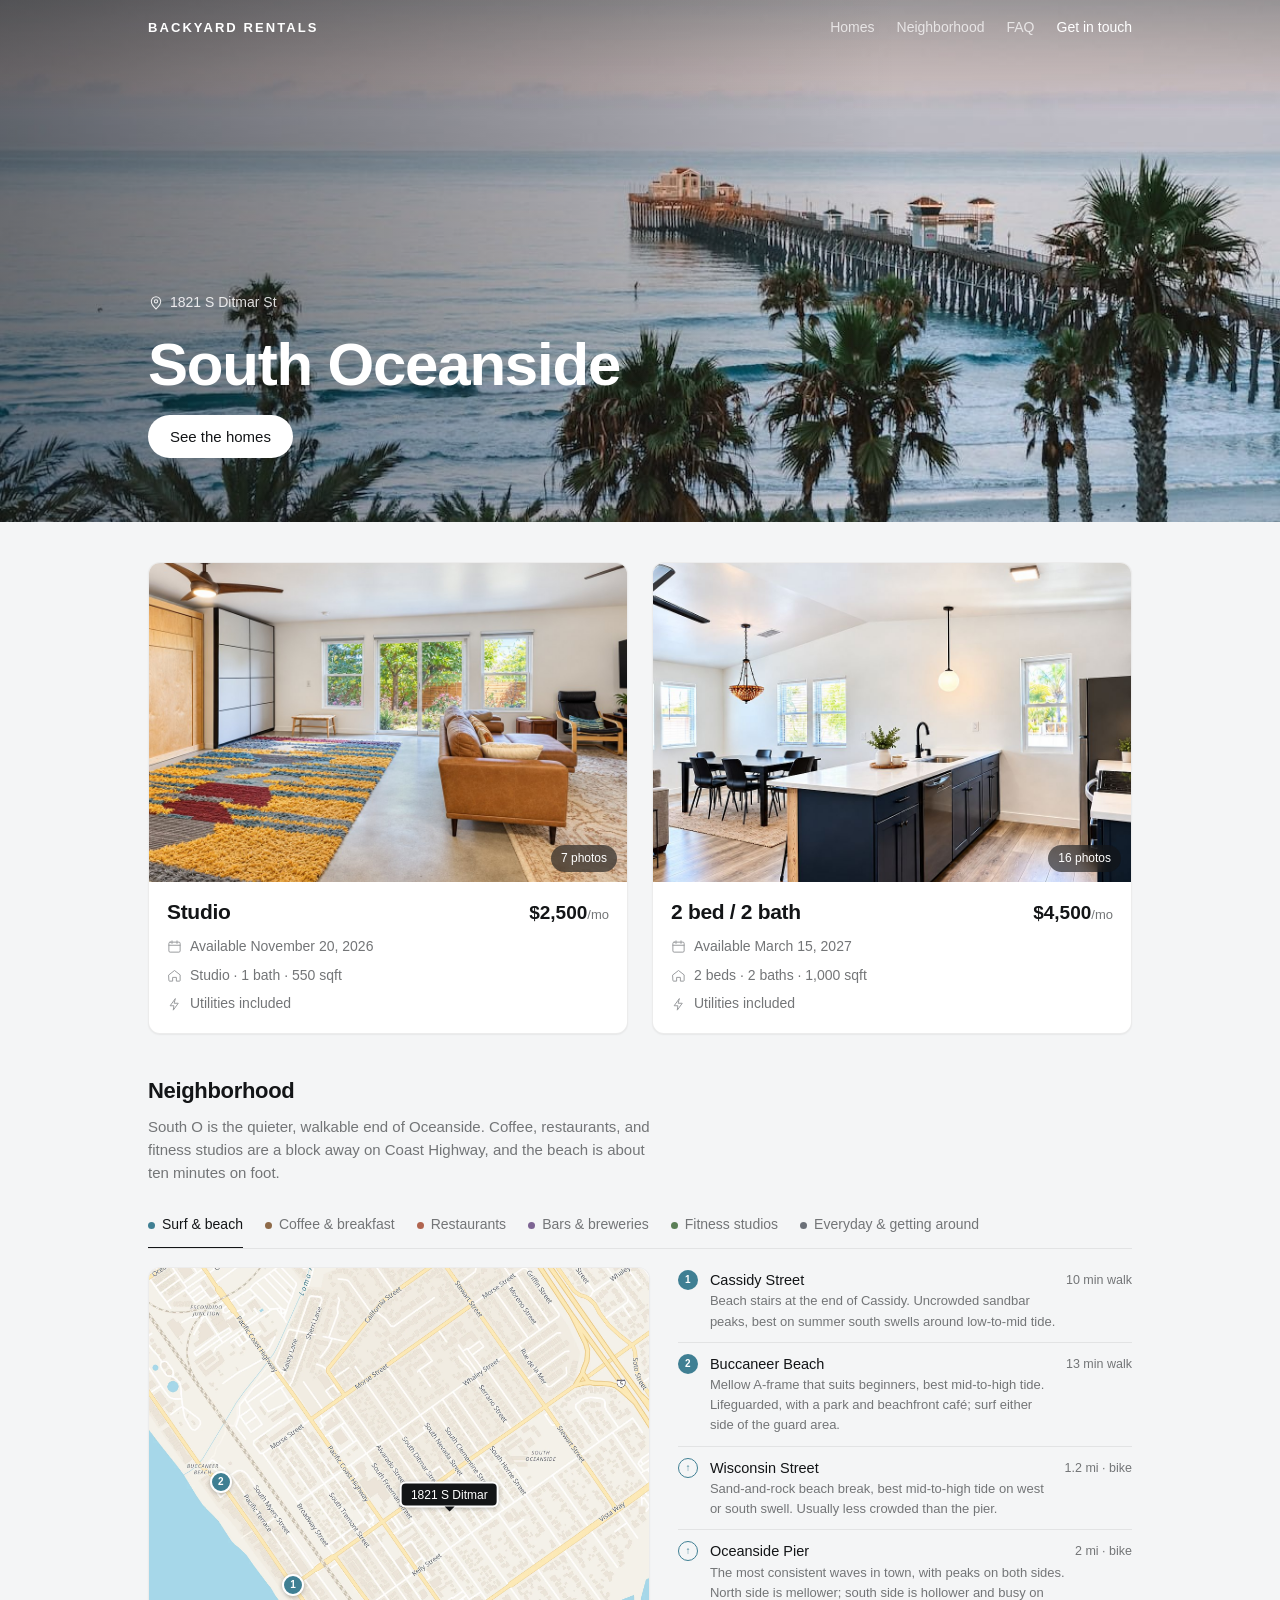
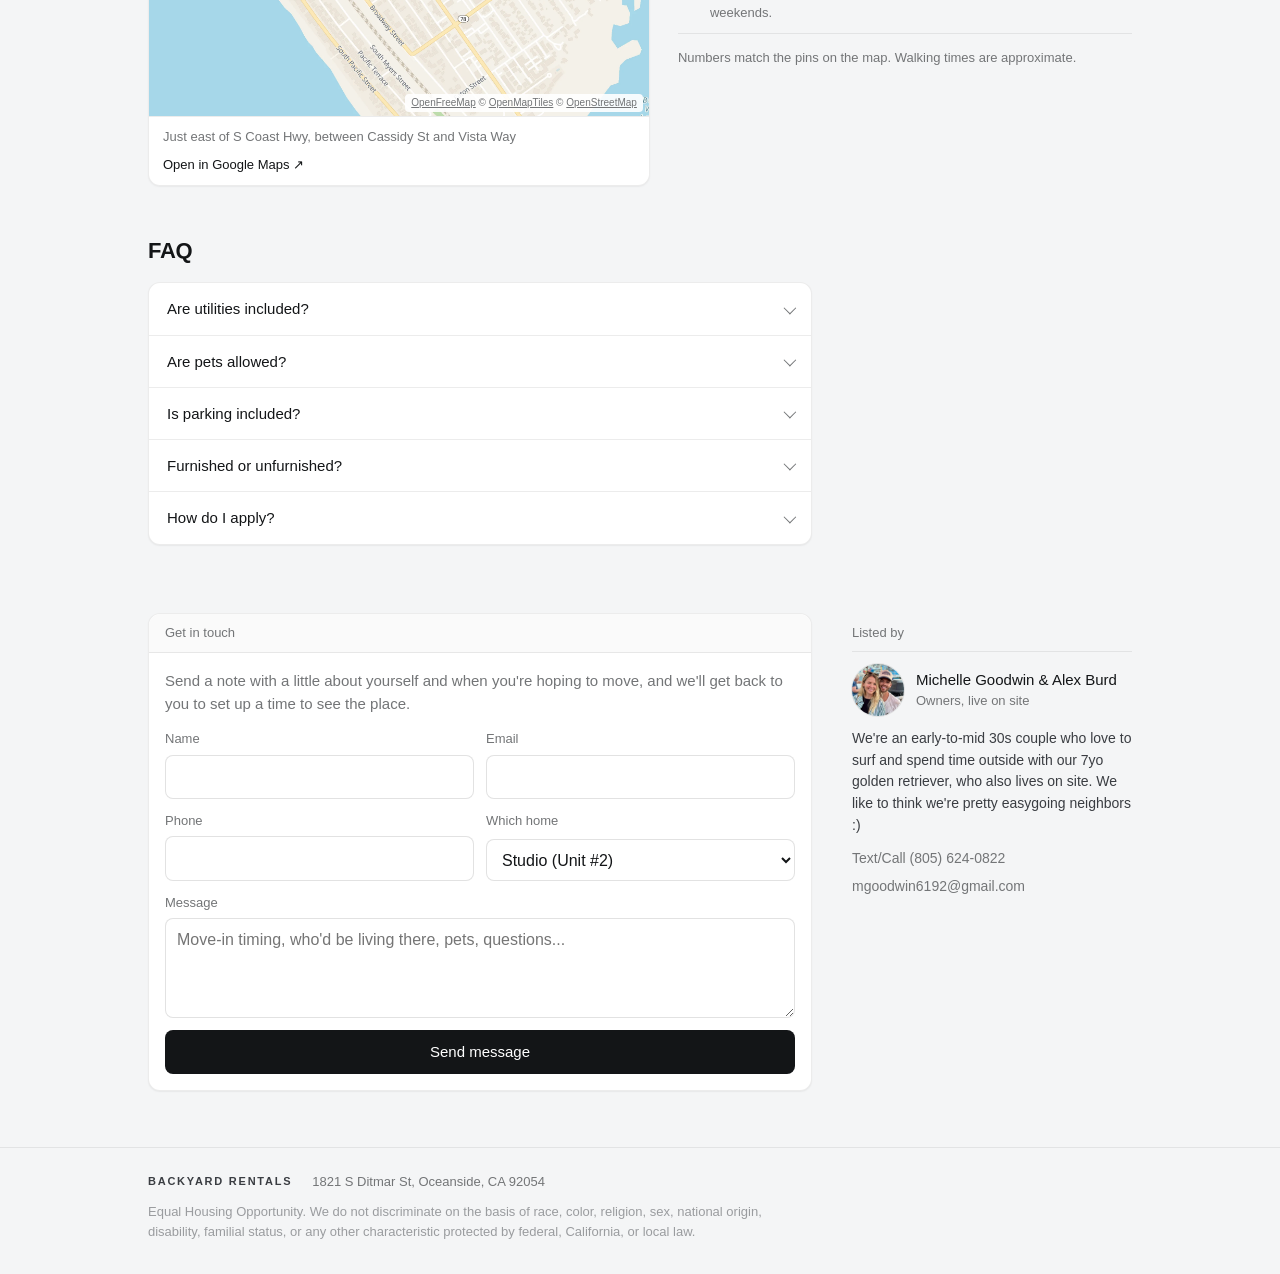
==== commit 57c9fcad: "Start home page form on the Studio Co-Authored-By: Claude Opus 5.5 <noreply@anthropic.com> Claude-Se" ====
--- a/index.html
+++ b/index.html
@@ -112,8 +112,8 @@
           </div>
           <div class="form-row">
             <div class="field"><label for="f-phone">Phone</label><input id="f-phone" name="phone" type="tel" autocomplete="tel"></div>
-            <div class="field"><label for="f-unit">Which home</label><select id="f-unit" name="home"><option value="2 bed / 2 bath (Unit #1)">2 bed / 2 bath (Unit #1)</option>
-<option value="Studio (Unit #2)">Studio (Unit #2)</option>
+            <div class="field"><label for="f-unit">Which home</label><select id="f-unit" name="home"><option value="Studio (Unit #2)">Studio (Unit #2)</option>
+<option value="2 bed / 2 bath (Unit #1)">2 bed / 2 bath (Unit #1)</option>
 <option value="Either / not sure">Either / not sure</option></select></div>
           </div>
           <div class="field"><label for="f-msg">Message</label><textarea id="f-msg" name="message" placeholder="Move-in timing, who'd be living there, pets, questions..."></textarea></div>
--- a/assets/site.css
+++ b/assets/site.css
@@ -109,7 +109,7 @@
 .hc-price small{font-size:13px;font-weight:400;color:var(--muted)}
 
 /* faq */
-.faq{overflow:hidden;max-width:720px}
+.faq{overflow:hidden;max-width:calc(100% - 320px)}
 .faq details+details{border-top:1px solid var(--line)}
 .faq summary{cursor:pointer;list-style:none;padding:14px 18px;display:flex;justify-content:space-between;gap:16px;align-items:center;font-weight:500}
 .faq summary::-webkit-details-marker{display:none}
@@ -118,7 +118,7 @@
 .faq details p{padding:0 18px 16px;color:var(--ink-2);max-width:62ch}
 
 /* contact */
-.contact{padding-block:48px 56px}
+.contact{padding-block:36px 56px}
 .contact-wrap{display:grid;grid-template-columns:minmax(0,1fr) 280px;gap:40px;align-items:start}
 .form-card .card-body{display:grid;gap:14px}
 .form{display:grid;gap:12px}
@@ -134,6 +134,7 @@
 .form-status.err{background:#fbefec;color:#7c2e22}
 .host{display:grid;gap:12px}
 .host .label{padding-bottom:8px;border-bottom:1px solid var(--line)}
+.contact-side .host{padding-top:10px}
 .host-row{display:flex;align-items:center;gap:12px}
 .host-row b{display:block;font-weight:500}
 .host-row div span{display:block;font-size:13px;color:var(--muted)}
@@ -215,9 +216,9 @@
 .also:hover{border-color:var(--line-2)}
 
 /* neighborhood tabs */
-.tabs{display:flex;gap:4px;overflow-x:auto;scrollbar-width:none;border-bottom:1px solid var(--line);margin-bottom:18px;-webkit-overflow-scrolling:touch}
+.tabs{display:flex;gap:22px;overflow-x:auto;scrollbar-width:none;border-bottom:1px solid var(--line);margin-bottom:18px;-webkit-overflow-scrolling:touch}
 .tabs::-webkit-scrollbar{display:none}
-.tab{flex:none;display:inline-flex;align-items:center;gap:7px;font:inherit;font-size:14px;color:var(--muted);background:none;border:0;border-bottom:2px solid transparent;padding:10px 10px 11px;margin-bottom:-1px;cursor:pointer;white-space:nowrap}
+.tab{flex:none;display:inline-flex;align-items:center;gap:7px;font:inherit;font-size:14px;color:var(--muted);background:none;border:0;border-bottom:2px solid transparent;padding:10px 0 11px;margin-bottom:-1px;cursor:pointer;white-space:nowrap}
 .tab i{width:7px;height:7px;border-radius:50%;background:var(--c)}
 .tab:hover{color:var(--ink)}
 .tab[aria-selected="true"]{color:var(--ink);font-weight:500;border-bottom-color:var(--ink)}
@@ -283,6 +284,8 @@
 /* responsive */
 @media (max-width:900px){
   .home-grid,.contact-wrap{grid-template-columns:minmax(0,1fr)}
+  .faq{max-width:none}
+  .contact-side .host{padding-top:0}
   .homes{grid-template-columns:minmax(0,1fr)}
   .side-card{padding-top:0;max-width:520px}
   .nbhd{grid-template-columns:minmax(0,1fr)}
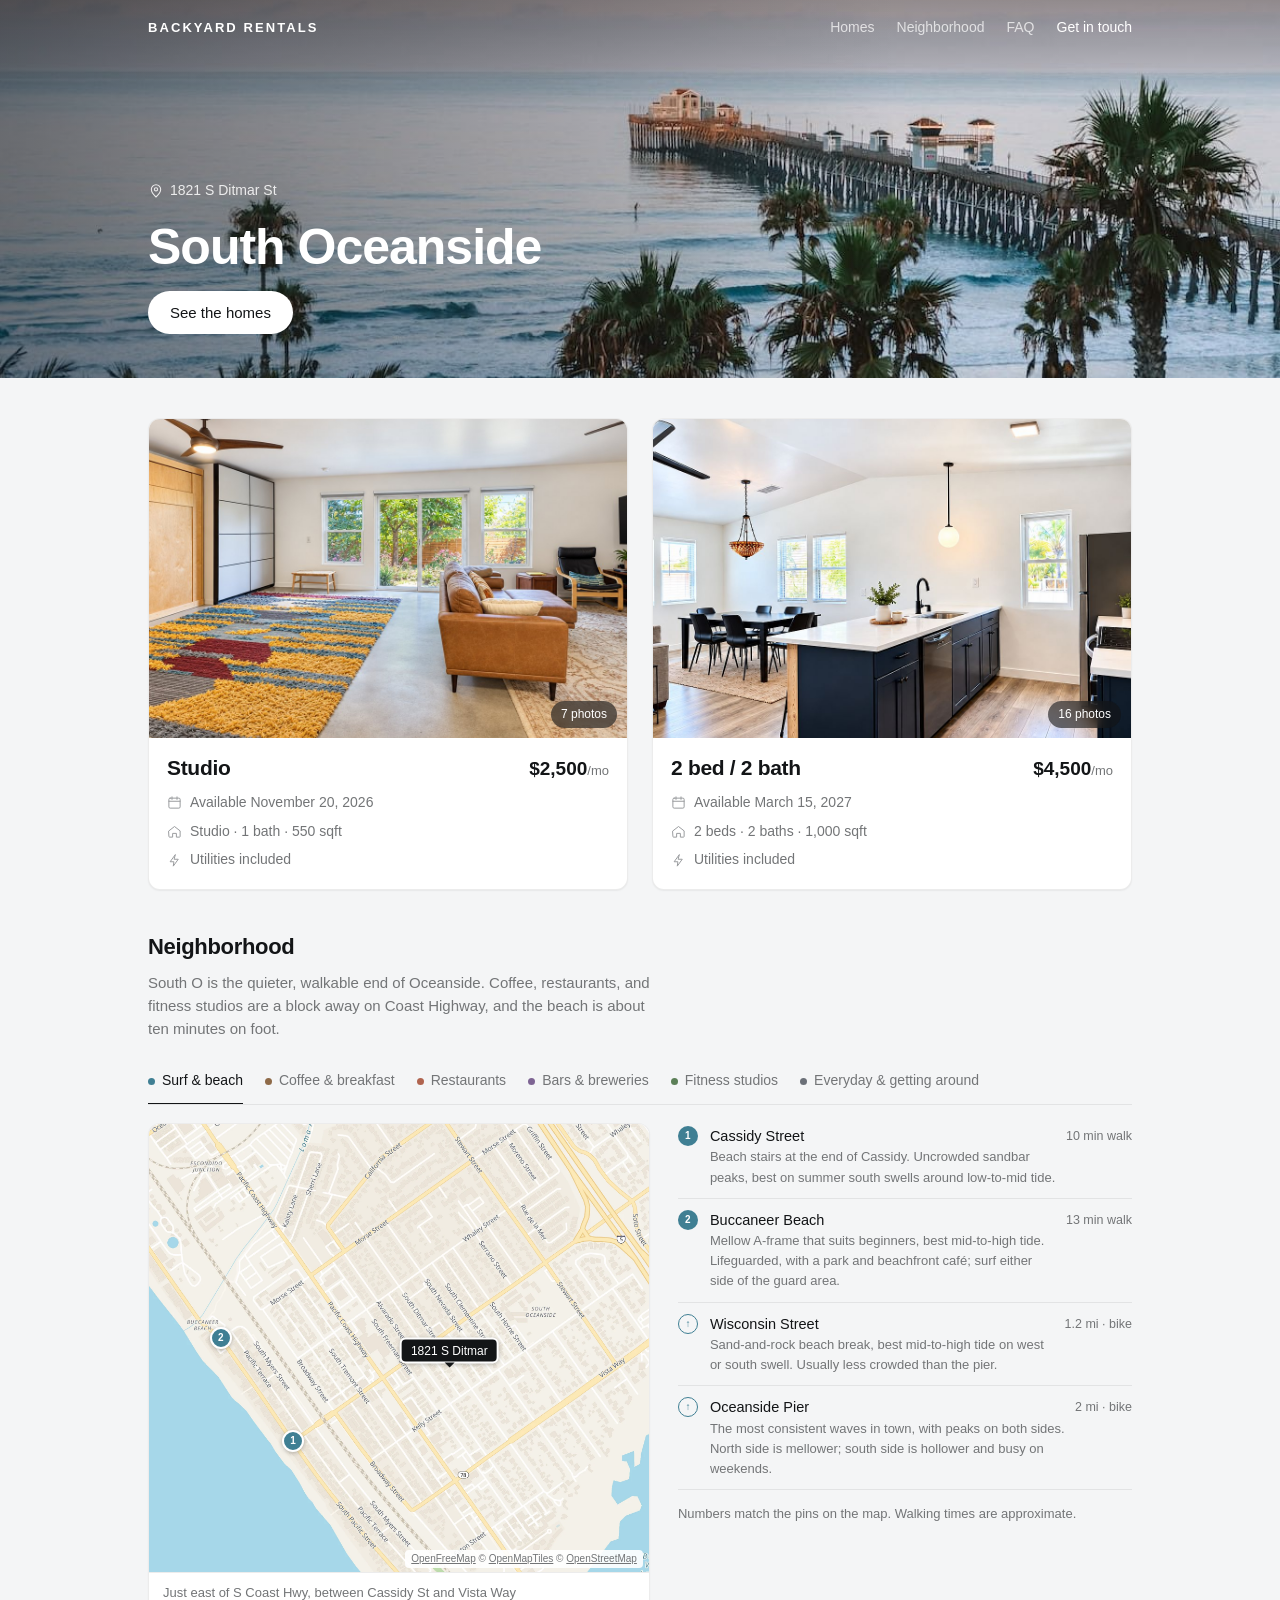
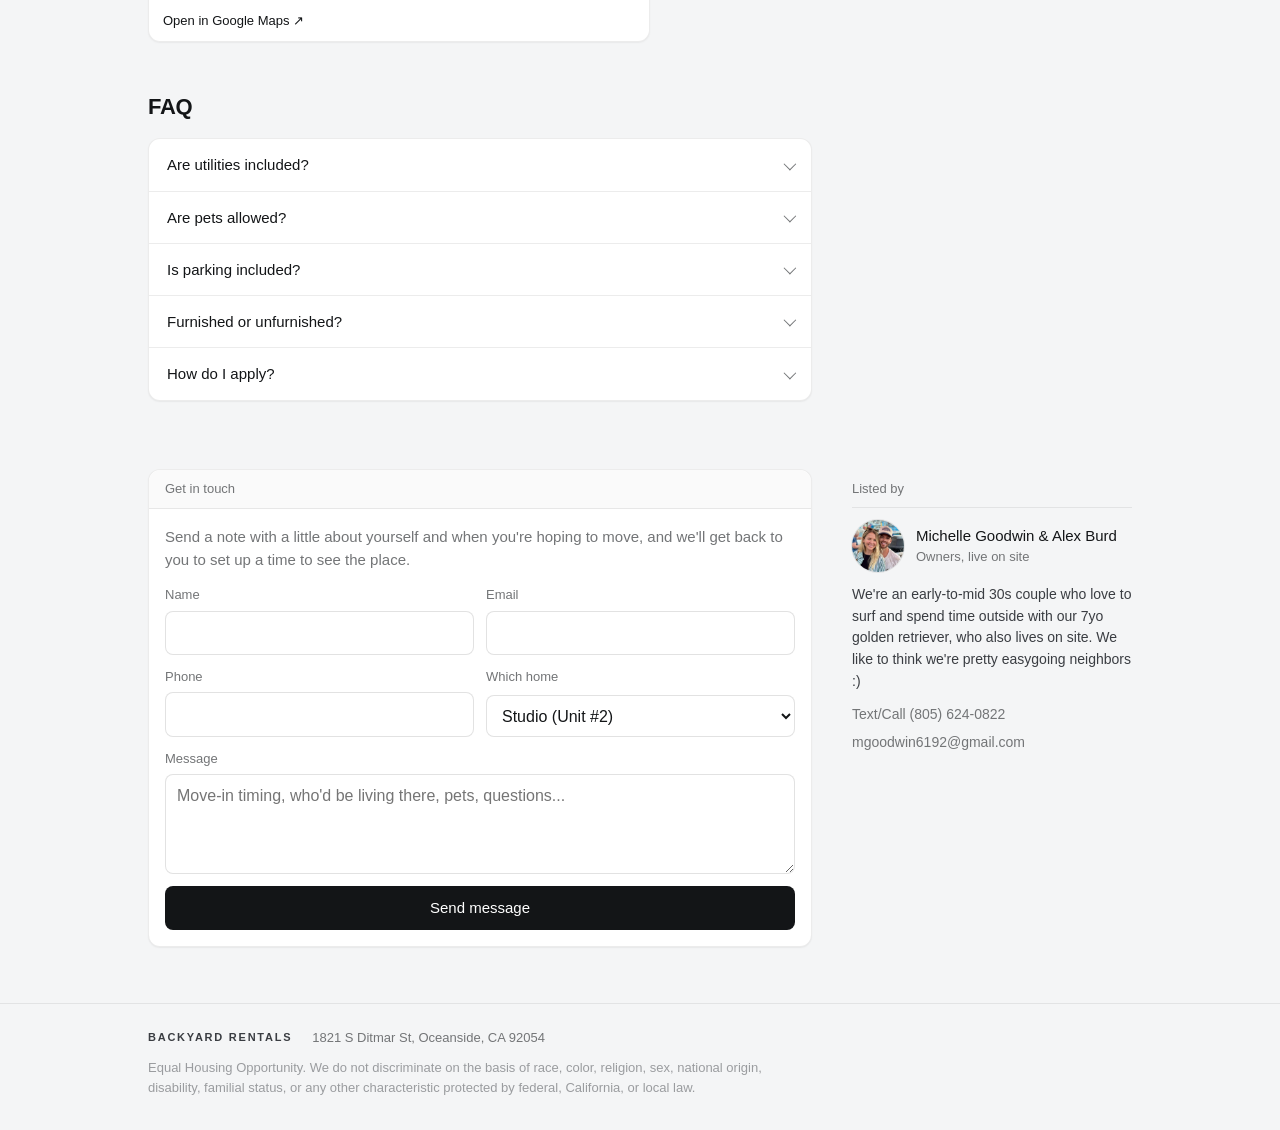
==== commit f52855d6: "New site icon: backyard house and wave The old O icons are kept in review/old-icons/.  Co-Authored-B" ====
--- a/index.html
+++ b/index.html
@@ -17,9 +17,9 @@
 <meta property="og:image:height" content="630">
 <meta name="twitter:card" content="summary_large_image">
 <meta name="theme-color" content="#f4f5f6">
-<link rel="icon" href="/favicon.svg" type="image/svg+xml">
-<link rel="icon" href="/favicon-32.png" sizes="32x32" type="image/png">
-<link rel="apple-touch-icon" href="/apple-touch-icon.png">
+<link rel="icon" href="/favicon.svg?v=2" type="image/svg+xml">
+<link rel="icon" href="/favicon-32.png?v=2" sizes="32x32" type="image/png">
+<link rel="apple-touch-icon" href="/apple-touch-icon.png?v=2">
 <link rel="stylesheet" href="/assets/site.css">
 </head>
 <body data-page="home">
--- a/assets/site.css
+++ b/assets/site.css
@@ -53,12 +53,12 @@
 .site-header.on-photo .nav a:hover{color:#fff}
 
 /* home hero: full-bleed photo, gentle left shade for the text */
-.hero{position:relative;overflow:hidden;background:#3a3f46;color:#fff;isolation:isolate;min-height:clamp(360px,58vh,560px);display:flex;flex-direction:column}
+.hero{position:relative;overflow:hidden;background:#3a3f46;color:#fff;isolation:isolate;min-height:clamp(280px,42vh,400px);display:flex;flex-direction:column}
 .hero-photo{position:absolute;inset:0;width:100%;height:100%;object-fit:cover;object-position:60% 55%;z-index:-2}
 .hero::after{content:"";position:absolute;inset:0;z-index:-1;background:linear-gradient(90deg,rgba(15,18,22,.5) 0%,rgba(15,18,22,.2) 45%,rgba(15,18,22,0) 70%),linear-gradient(180deg,rgba(15,18,22,.35) 0%,rgba(15,18,22,0) 22%)}
-.hero-content{position:relative;z-index:1;flex:1;width:100%;display:flex;align-items:flex-end;padding-block:40px clamp(40px,6vw,64px)}
+.hero-content{position:relative;z-index:1;flex:1;width:100%;display:flex;align-items:flex-end;padding-block:24px clamp(32px,4vw,44px)}
 .hero-text{display:grid;gap:14px;justify-items:start}
-.hero h1{font-size:clamp(40px,5.4vw,60px);letter-spacing:-.02em}
+.hero h1{font-size:clamp(34px,4.2vw,50px);letter-spacing:-.02em}
 .hero-meta{display:flex;align-items:center;gap:6px;font-size:14px;color:rgba(255,255,255,.85)}
 .hero-meta svg{width:16px;height:16px}
 a.hero-meta{text-decoration:none;border-bottom:1px solid transparent;transition:color .15s ease,border-color .15s ease}
@@ -298,7 +298,7 @@
 }
 @media (max-width:720px){
   .nav a:not(.nav-cta){display:none}
-  .hero{min-height:400px}
+  .hero{min-height:340px}
   .hero::after{background:linear-gradient(180deg,rgba(15,18,22,.35) 0%,rgba(15,18,22,0) 25%,rgba(15,18,22,0) 50%,rgba(15,18,22,.5) 100%)}
   .terms{grid-template-columns:repeat(2,minmax(0,1fr))}
   .facts,.bullets,.quick{grid-template-columns:minmax(0,1fr)}
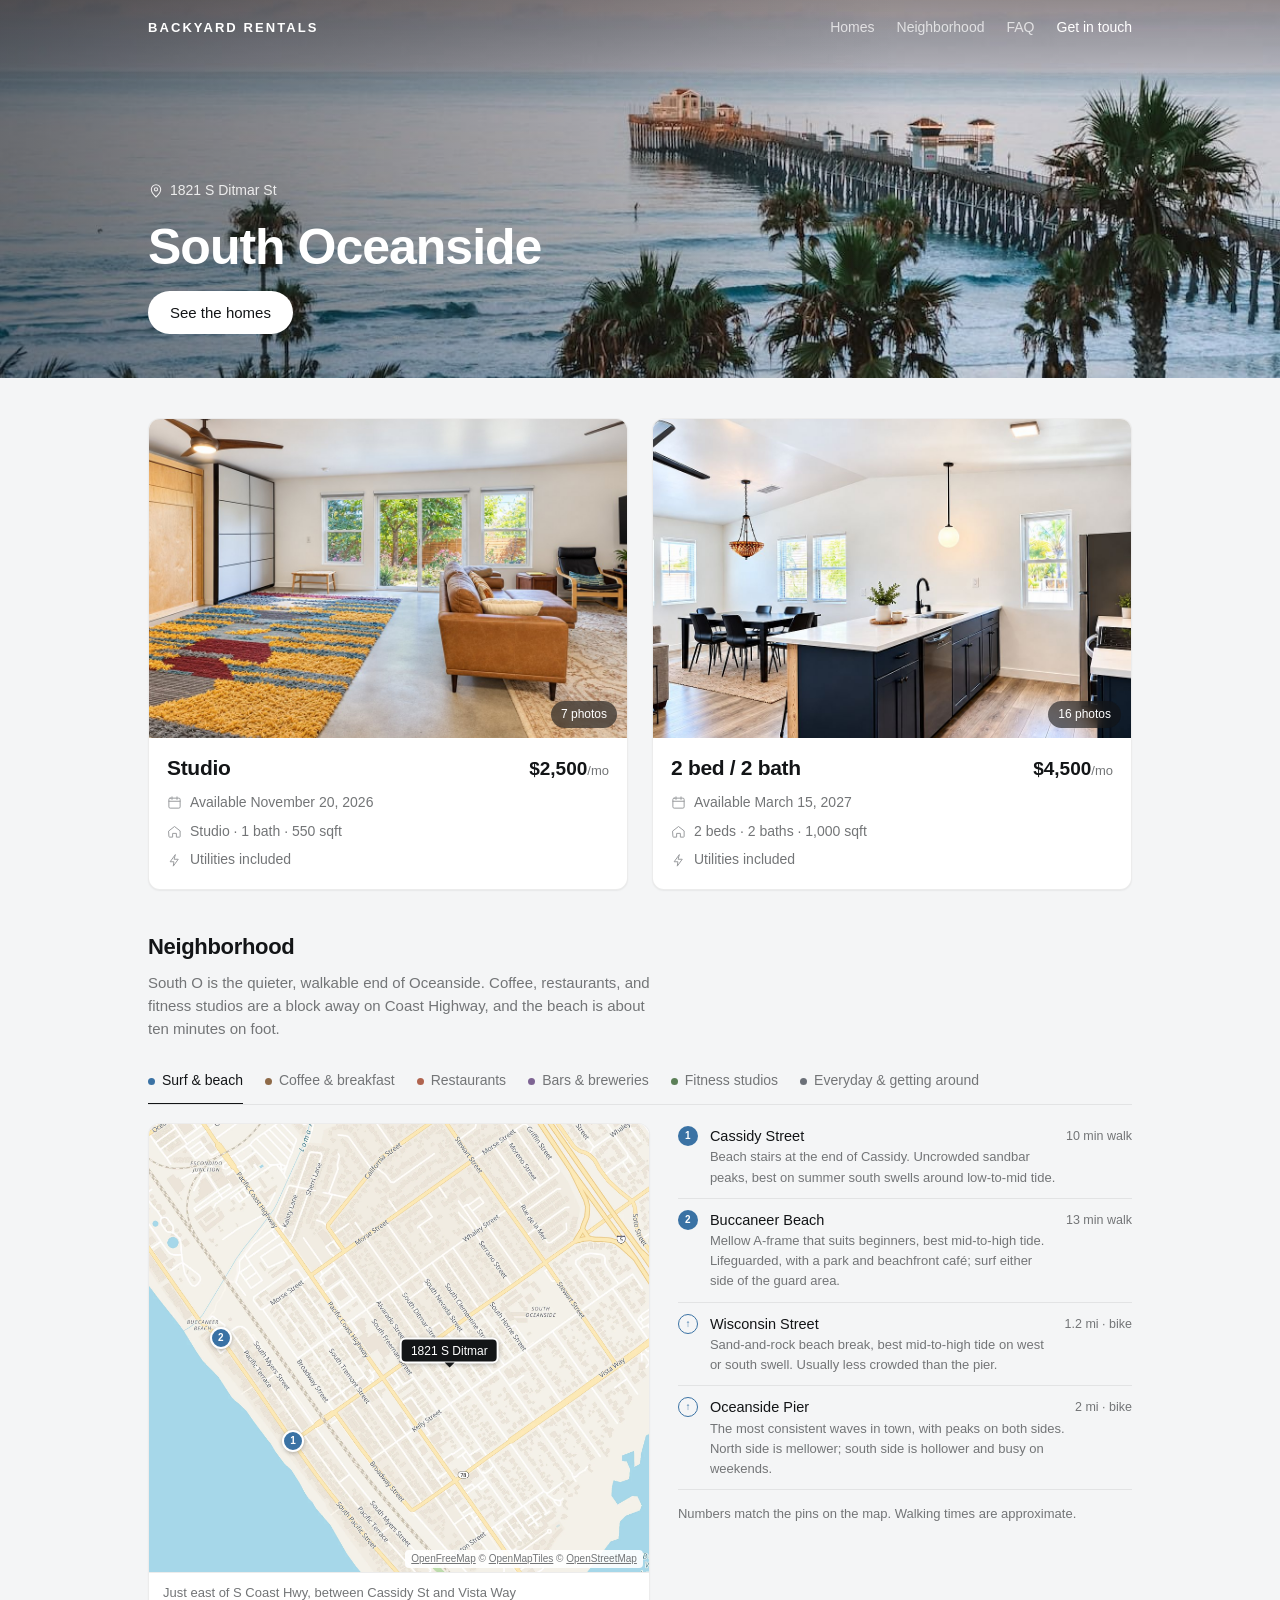
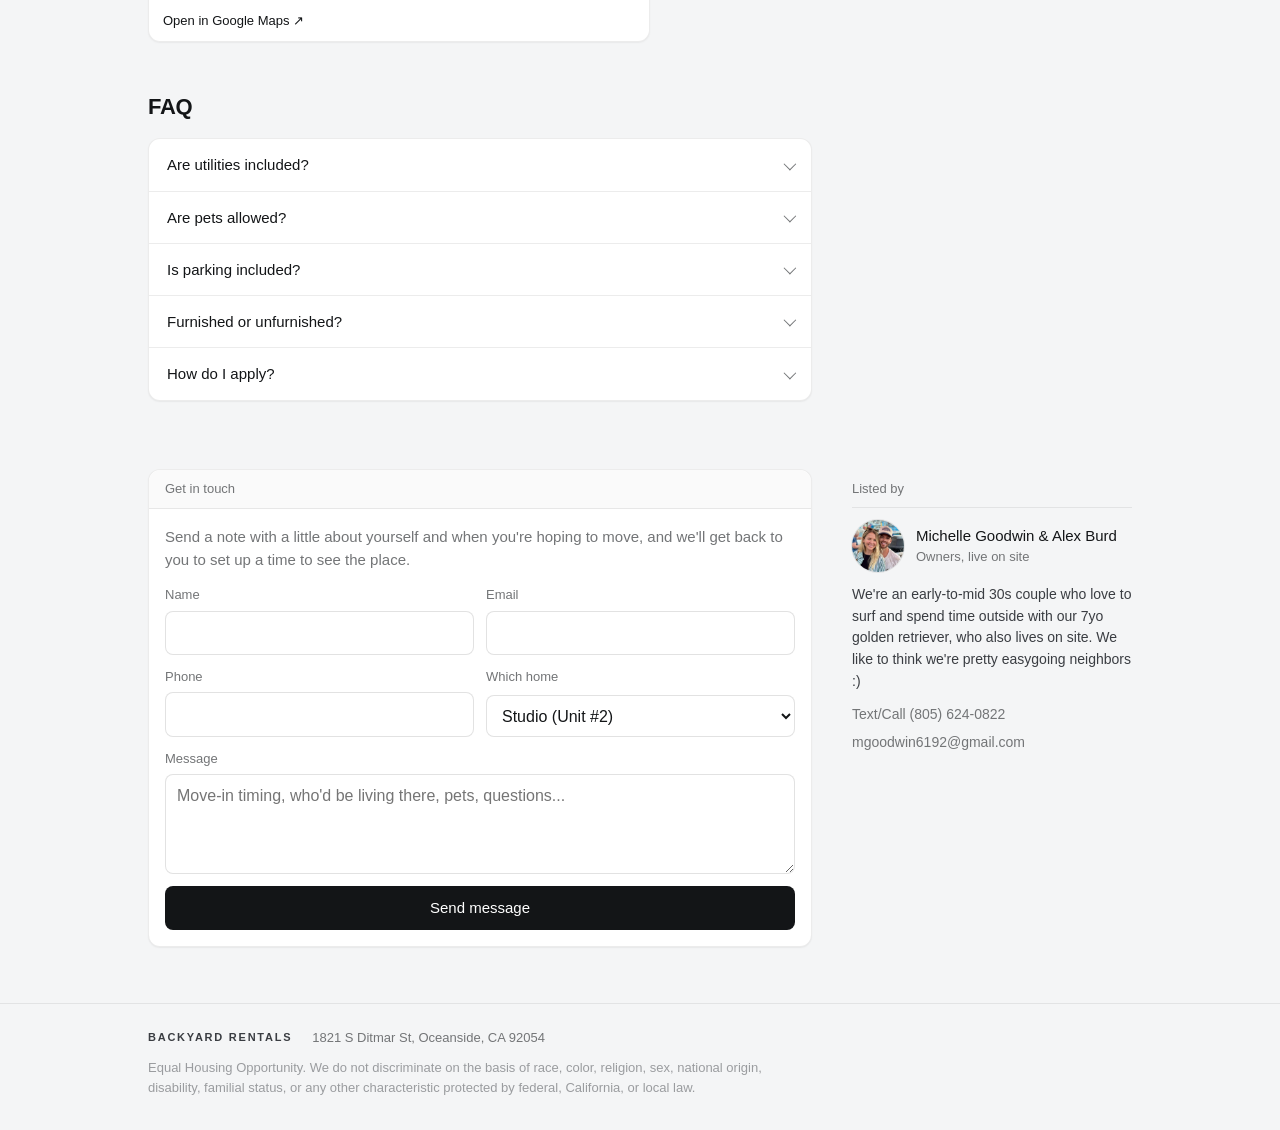
==== commit 2ae5bc64: "Shift accent and icon from teal to ocean blue Co-Authored-By: Claude Opus 5.5 <noreply@anthropic.com" ====
--- a/index.html
+++ b/index.html
@@ -17,9 +17,9 @@
 <meta property="og:image:height" content="630">
 <meta name="twitter:card" content="summary_large_image">
 <meta name="theme-color" content="#f4f5f6">
-<link rel="icon" href="/favicon.svg?v=2" type="image/svg+xml">
-<link rel="icon" href="/favicon-32.png?v=2" sizes="32x32" type="image/png">
-<link rel="apple-touch-icon" href="/apple-touch-icon.png?v=2">
+<link rel="icon" href="/favicon.svg?v=3" type="image/svg+xml">
+<link rel="icon" href="/favicon-32.png?v=3" sizes="32x32" type="image/png">
+<link rel="apple-touch-icon" href="/apple-touch-icon.png?v=3">
 <link rel="stylesheet" href="/assets/site.css">
 </head>
 <body data-page="home">
--- a/assets/site.css
+++ b/assets/site.css
@@ -9,11 +9,11 @@
   --line:rgba(19,21,23,.08);
   --line-2:rgba(19,21,23,.12);
   --soft:#f2f3f4;
-  --accent:#3b6e72;
+  --accent:#35618a;
   --radius:12px;
   --shadow:0 1px 2px rgba(19,21,23,.04),0 1px 1px rgba(19,21,23,.02);
   --font:-apple-system,BlinkMacSystemFont,"SF Pro Text","Segoe UI",Roboto,Helvetica,Arial,sans-serif;
-  --c-surf:#3f7f93;--c-coffee:#8e6a48;--c-eat:#b0644f;--c-drink:#7d6493;--c-fit:#5b7f57;--c-every:#6b7078;
+  --c-surf:#3a72a4;--c-coffee:#8e6a48;--c-eat:#b0644f;--c-drink:#7d6493;--c-fit:#5b7f57;--c-every:#6b7078;
   color-scheme:light;
 }
 *{box-sizing:border-box}
@@ -293,7 +293,6 @@
   .nbhd .places{grid-template-columns:repeat(auto-fit,minmax(min(100%,260px),1fr))}
   .unit{grid-template-columns:minmax(0,1fr)}
   .unit-left{position:static}
-  .unit-left .host{display:none}
   .cover{aspect-ratio:4/3}
 }
 @media (max-width:720px){
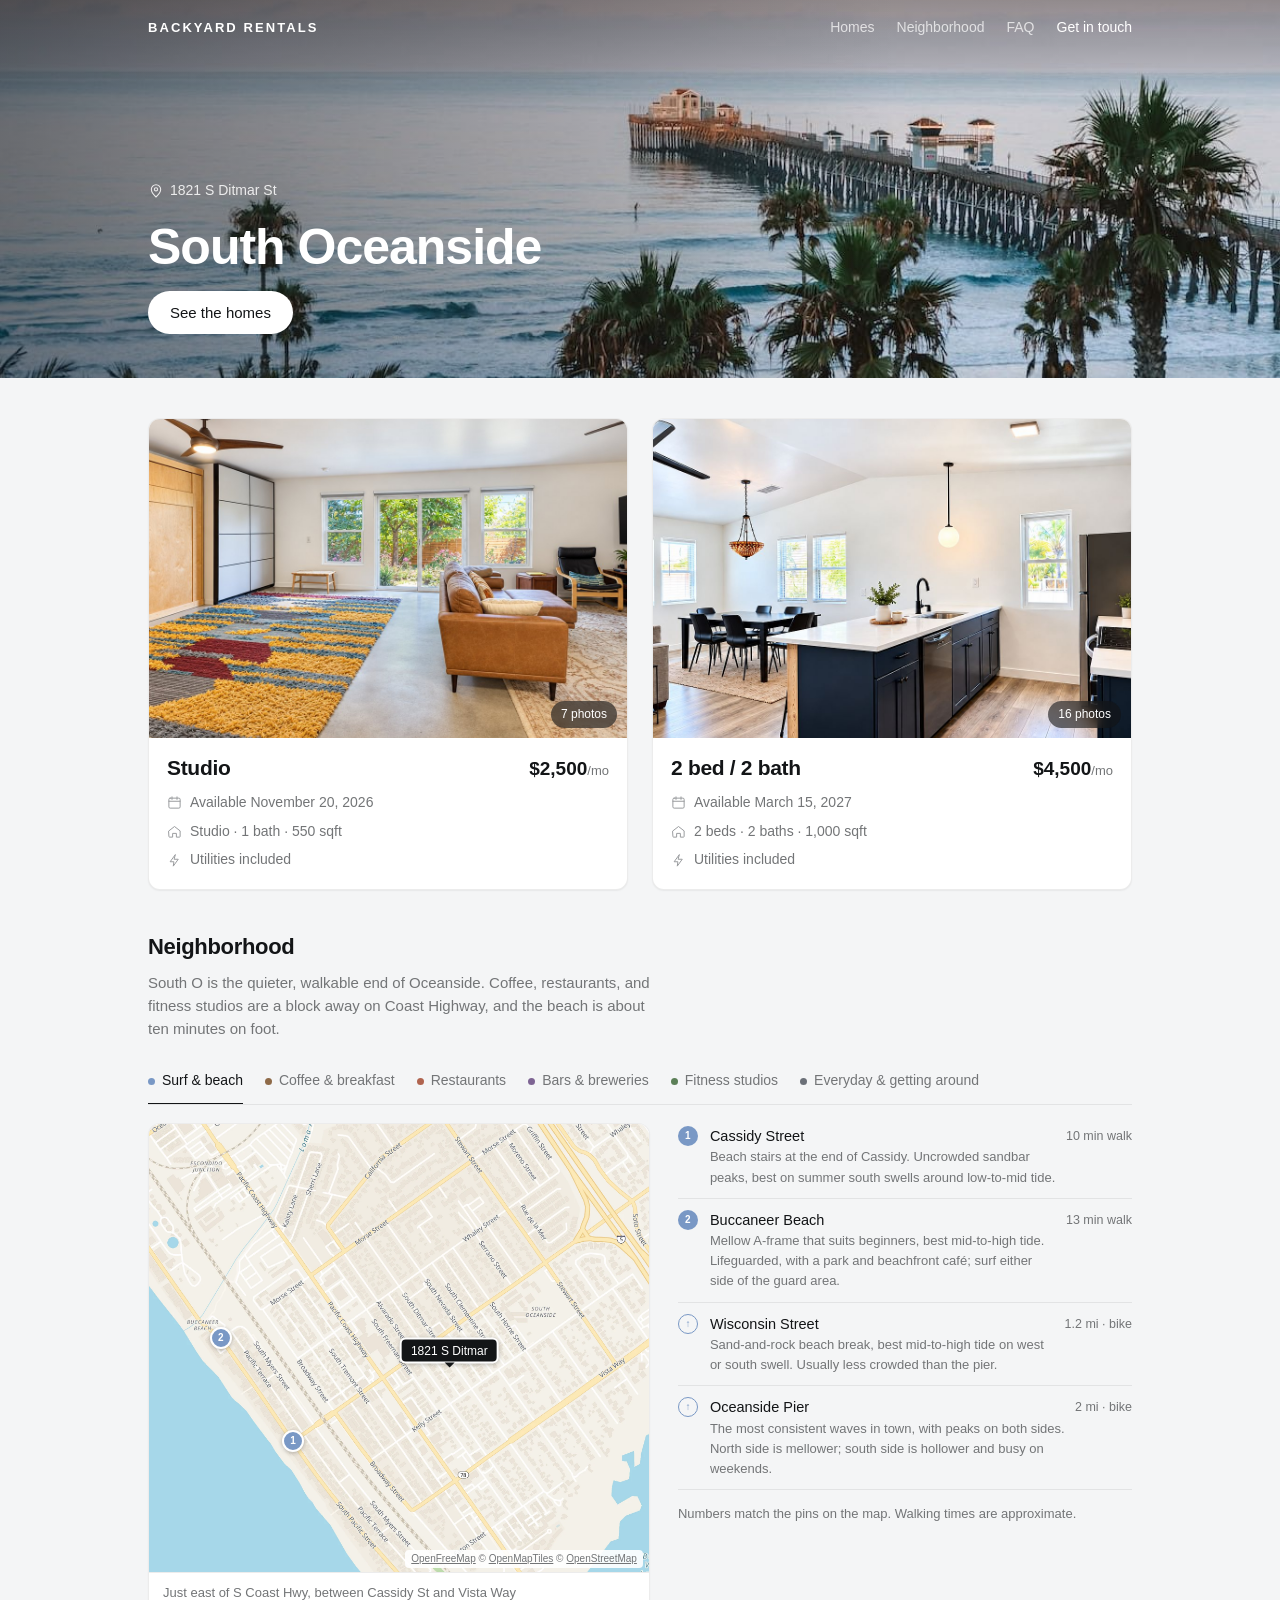
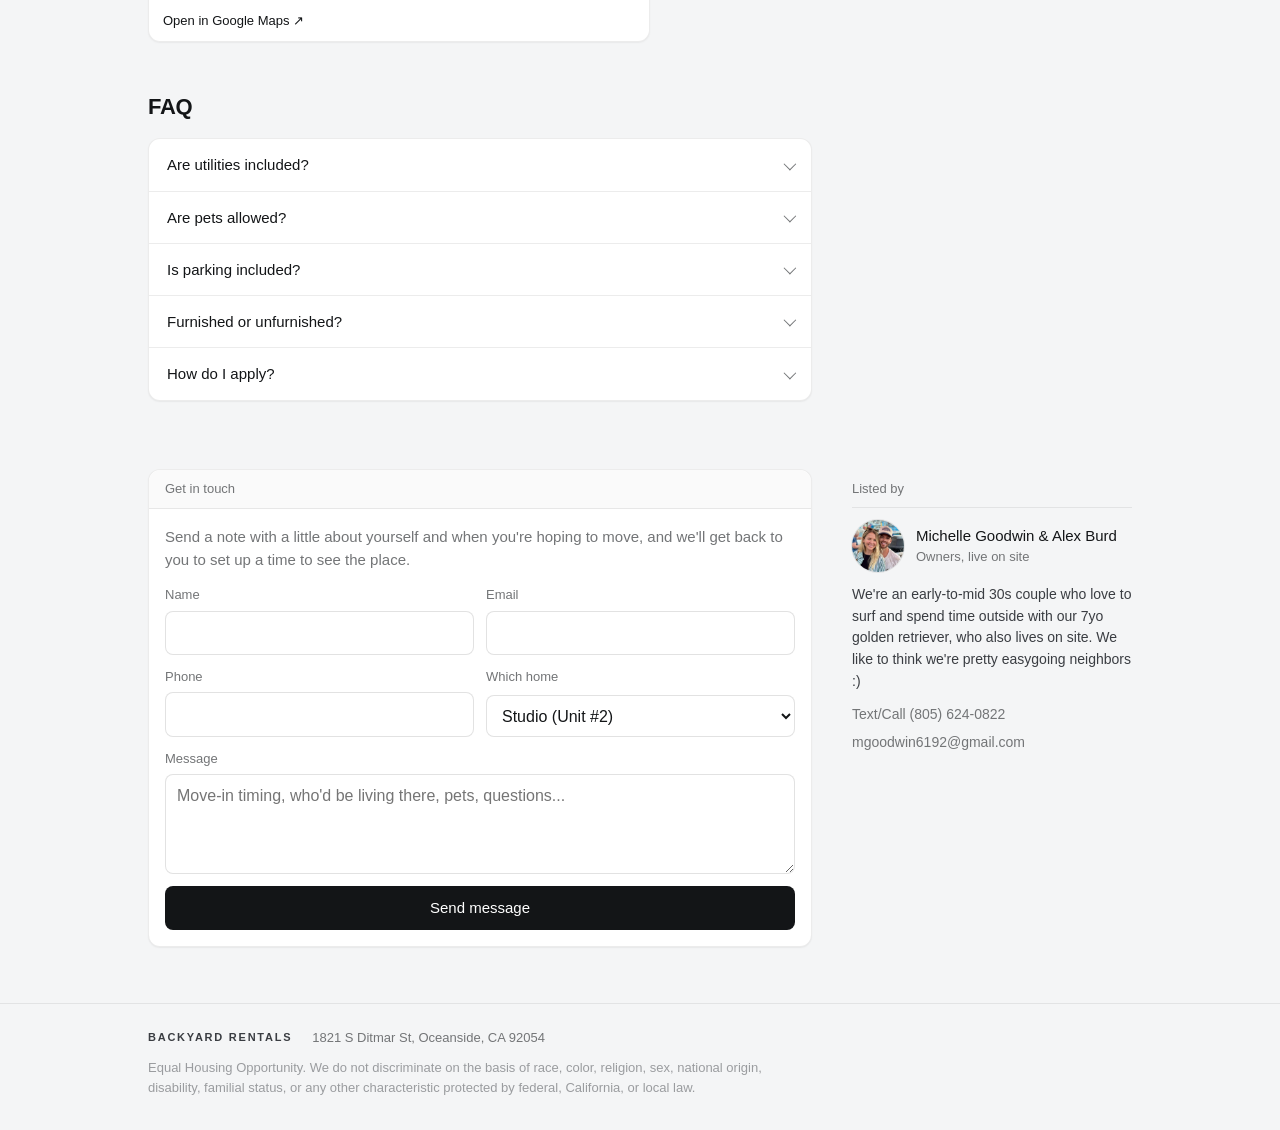
==== commit b488e2f8: "Soften blue accent and icon to #7998c5 Co-Authored-By: Claude Opus 5.5 <noreply@anthropic.com> Claud" ====
--- a/index.html
+++ b/index.html
@@ -17,9 +17,9 @@
 <meta property="og:image:height" content="630">
 <meta name="twitter:card" content="summary_large_image">
 <meta name="theme-color" content="#f4f5f6">
-<link rel="icon" href="/favicon.svg?v=3" type="image/svg+xml">
-<link rel="icon" href="/favicon-32.png?v=3" sizes="32x32" type="image/png">
-<link rel="apple-touch-icon" href="/apple-touch-icon.png?v=3">
+<link rel="icon" href="/favicon.svg?v=4" type="image/svg+xml">
+<link rel="icon" href="/favicon-32.png?v=4" sizes="32x32" type="image/png">
+<link rel="apple-touch-icon" href="/apple-touch-icon.png?v=4">
 <link rel="stylesheet" href="/assets/site.css">
 </head>
 <body data-page="home">
--- a/assets/site.css
+++ b/assets/site.css
@@ -9,11 +9,11 @@
   --line:rgba(19,21,23,.08);
   --line-2:rgba(19,21,23,.12);
   --soft:#f2f3f4;
-  --accent:#35618a;
+  --accent:#5a7bab;
   --radius:12px;
   --shadow:0 1px 2px rgba(19,21,23,.04),0 1px 1px rgba(19,21,23,.02);
   --font:-apple-system,BlinkMacSystemFont,"SF Pro Text","Segoe UI",Roboto,Helvetica,Arial,sans-serif;
-  --c-surf:#3a72a4;--c-coffee:#8e6a48;--c-eat:#b0644f;--c-drink:#7d6493;--c-fit:#5b7f57;--c-every:#6b7078;
+  --c-surf:#7998c5;--c-coffee:#8e6a48;--c-eat:#b0644f;--c-drink:#7d6493;--c-fit:#5b7f57;--c-every:#6b7078;
   color-scheme:light;
 }
 *{box-sizing:border-box}
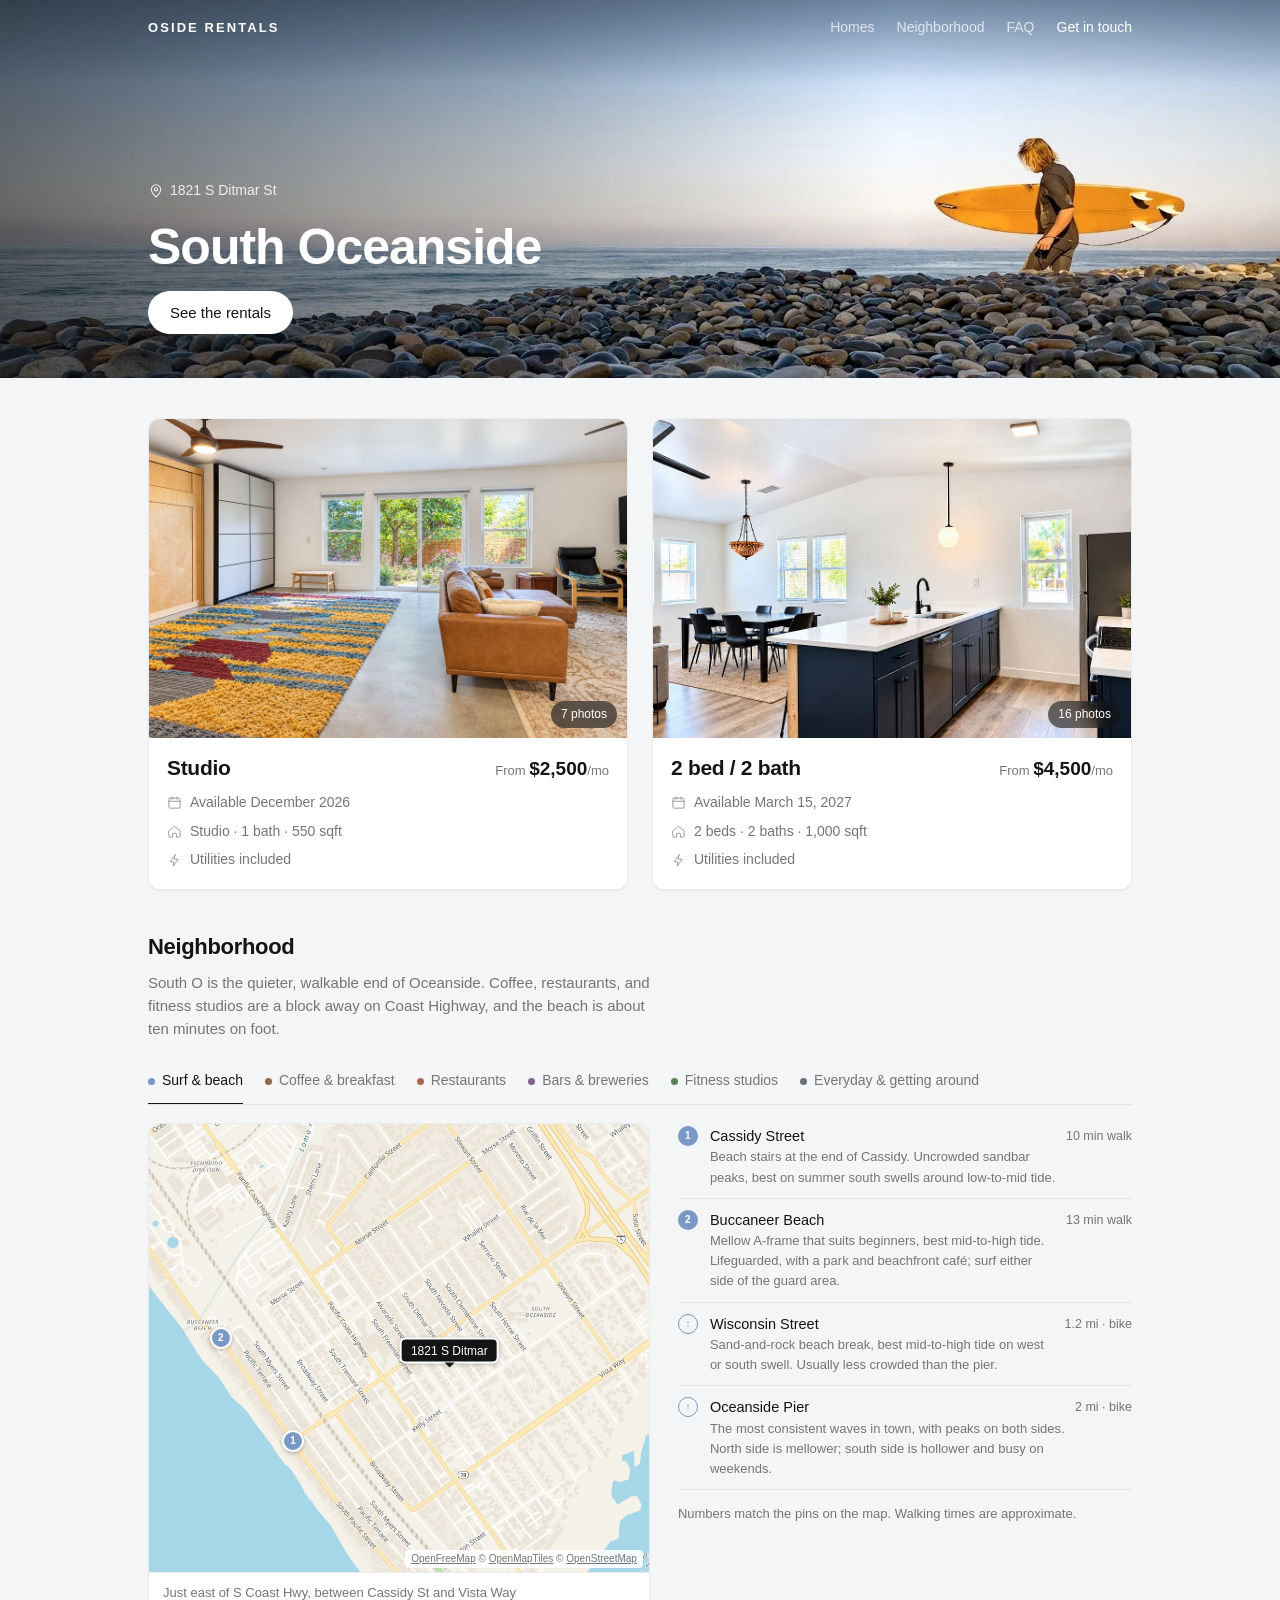
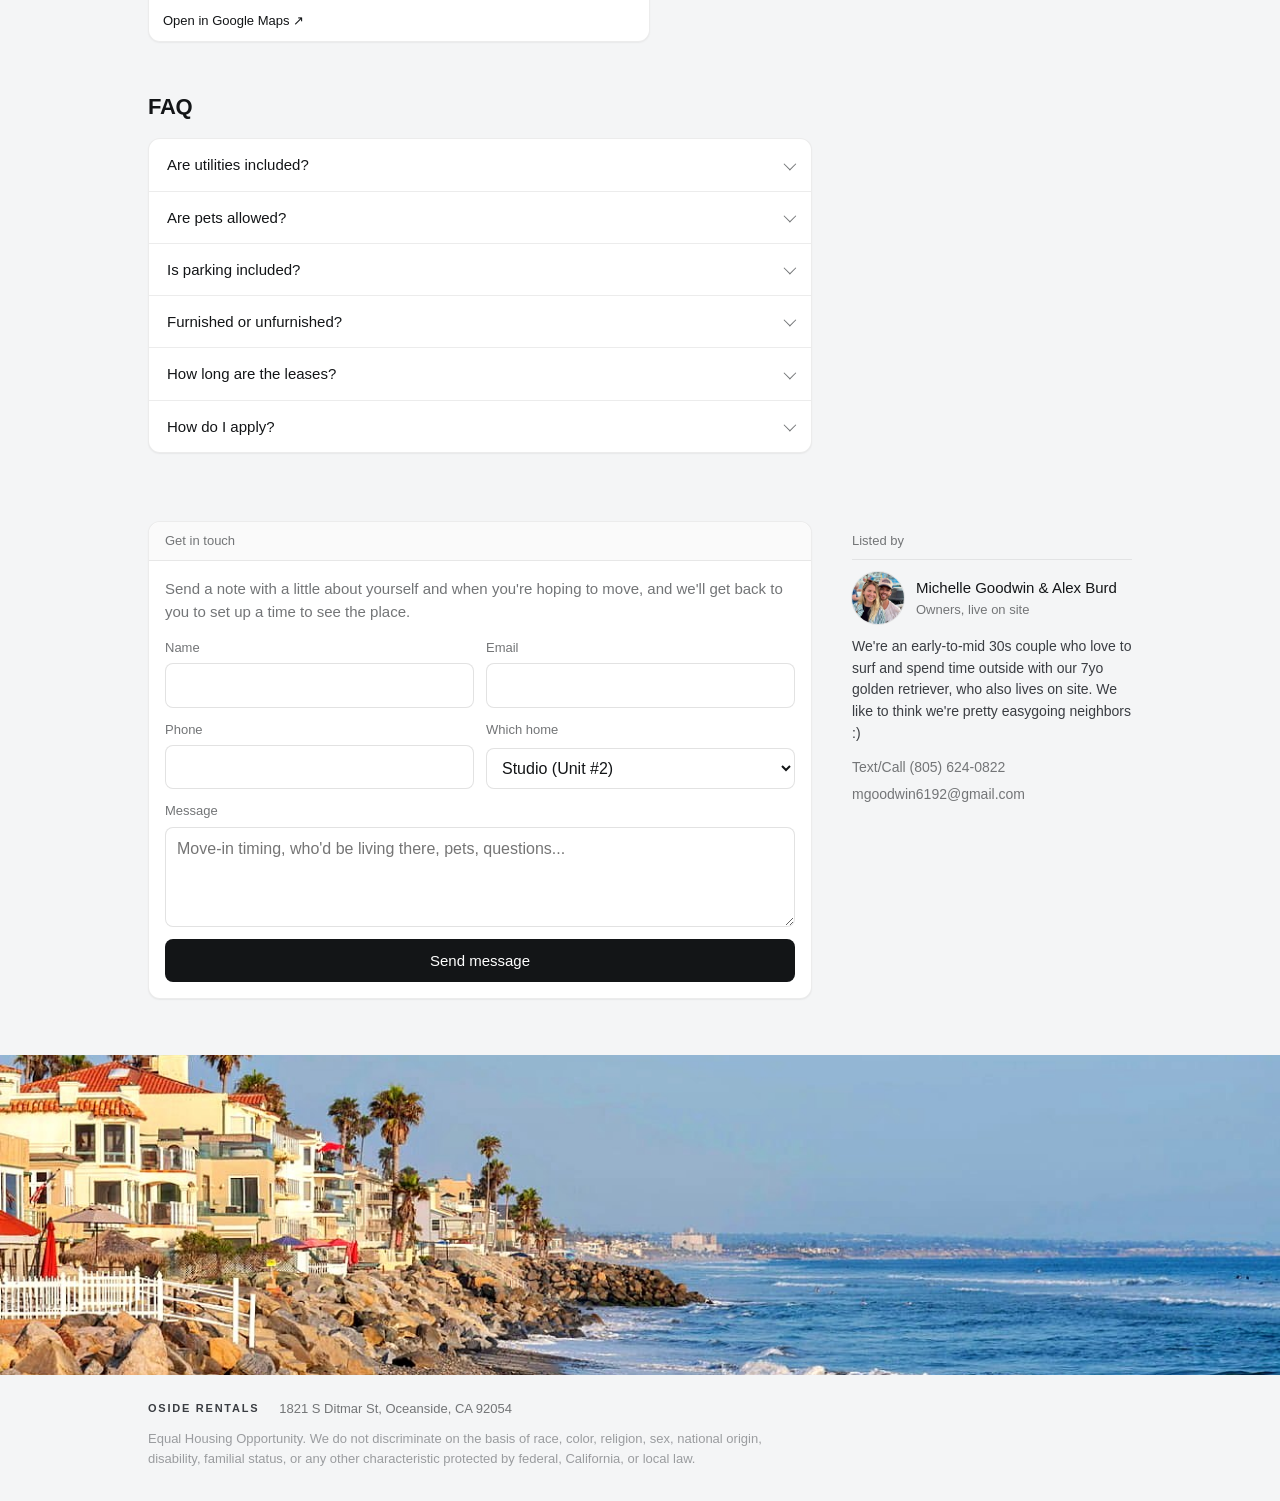
==== commit 5fd4b72d: "Add files via upload" ====
--- a/index.html
+++ b/index.html
@@ -3,14 +3,14 @@
 <head>
 <meta charset="utf-8">
 <meta name="viewport" content="width=device-width, initial-scale=1, viewport-fit=cover">
-<title>Backyard Rentals · 1821 S Ditmar St, South Oceanside</title>
-<meta name="description" content="A 2 bed / 2 bath ($4,500/mo) and a studio ($2,500/mo) for rent in South Oceanside. Utilities included.">
+<title>Oside Rentals · 1821 S Ditmar St, South Oceanside</title>
+<meta name="description" content="A 2 bed / 2 bath (from $4,500/mo) and a studio (from $2,500/mo) for rent in South Oceanside. Utilities included.">
 <meta name="robots" content="noindex, nofollow">
 <link rel="canonical" href="https://osiderentals.com/">
 <meta property="og:type" content="website">
-<meta property="og:site_name" content="Backyard Rentals">
-<meta property="og:title" content="Backyard Rentals · 1821 S Ditmar St, South Oceanside">
-<meta property="og:description" content="A 2 bed / 2 bath ($4,500/mo) and a studio ($2,500/mo) for rent in South Oceanside. Utilities included.">
+<meta property="og:site_name" content="Oside Rentals">
+<meta property="og:title" content="Oside Rentals · 1821 S Ditmar St, South Oceanside">
+<meta property="og:description" content="A 2 bed / 2 bath (from $4,500/mo) and a studio (from $2,500/mo) for rent in South Oceanside. Utilities included.">
 <meta property="og:url" content="https://osiderentals.com/">
 <meta property="og:image" content="https://osiderentals.com/preview.jpg">
 <meta property="og:image:width" content="1200">
@@ -24,10 +24,10 @@
 </head>
 <body data-page="home">
 <div class="hero">
-  <img class="hero-photo" src="/hero.jpg" alt="Oceanside Pier and the beach at sunset, framed by palm trees" fetchpriority="high">
+  <img class="hero-photo" src="/hero-surf.jpg" alt="A surfer carrying a yellow board along a cobblestone beach at dawn" fetchpriority="high">
   <header class="site-header on-photo">
   <div class="wrap">
-    <a class="wordmark" href="/">Backyard Rentals</a>
+    <a class="wordmark" href="/">Oside Rentals</a>
     <nav class="nav" aria-label="Main">
       <a href="/#homes">Homes</a>
       <a href="/#neighborhood">Neighborhood</a>
@@ -40,7 +40,7 @@
     <div class="hero-text">
       <a class="hero-meta" href="https://www.google.com/maps/search/?api=1&query=1821+S+Ditmar+St+Oceanside+CA+92054" target="_blank" rel="noopener" title="Open in Google Maps"><svg viewBox="0 0 24 24" fill="none" stroke="currentColor" stroke-width="1.6" stroke-linecap="round" stroke-linejoin="round" aria-hidden="true"><path d="M12 21s-7-6.2-7-11.5A7 7 0 0 1 19 9.5C19 14.8 12 21 12 21z"/><circle cx="12" cy="9.5" r="2.5"/></svg><span>1821 S Ditmar St</span></a>
       <h1>South Oceanside</h1>
-      <a class="btn btn-light" href="#homes">See the homes</a>
+      <a class="btn btn-light" href="#homes">See the rentals</a>
     </div>
   </div>
 </div>
@@ -51,8 +51,8 @@
       <a class="home-card" href="/homes/unit2">
         <div class="hc-img"><img src="/studio/s01.jpg" alt="Living area of the studio with garden views"><span class="hc-count">7 photos</span></div>
         <div class="hc-body">
-          <div class="hc-title"><h3>Studio</h3><span class="hc-price">$2,500<small>/mo</small></span></div>
-          <div class="tl-meta"><svg viewBox="0 0 24 24" fill="none" stroke="currentColor" stroke-width="1.6" stroke-linecap="round" stroke-linejoin="round" aria-hidden="true"><rect x="3" y="5" width="18" height="16" rx="2"/><path d="M3 10h18M8 3v4M16 3v4"/></svg><span>Available November 20, 2026</span></div>
+          <div class="hc-title"><h3>Studio</h3><span class="hc-price"><small>From </small>$2,500<small>/mo</small></span></div>
+          <div class="tl-meta"><svg viewBox="0 0 24 24" fill="none" stroke="currentColor" stroke-width="1.6" stroke-linecap="round" stroke-linejoin="round" aria-hidden="true"><rect x="3" y="5" width="18" height="16" rx="2"/><path d="M3 10h18M8 3v4M16 3v4"/></svg><span>Available December 2026</span></div>
           <div class="tl-meta"><svg viewBox="0 0 24 24" fill="none" stroke="currentColor" stroke-width="1.6" stroke-linecap="round" stroke-linejoin="round" aria-hidden="true"><path d="M3 11l9-7 9 7v9a1 1 0 0 1-1 1h-5v-6H9v6H4a1 1 0 0 1-1-1z"/></svg><span>Studio · 1 bath · 550 sqft</span></div>
           <div class="tl-meta"><svg viewBox="0 0 24 24" fill="none" stroke="currentColor" stroke-width="1.6" stroke-linecap="round" stroke-linejoin="round" aria-hidden="true"><path d="M13 3L5 14h6l-1 7 8-11h-6z"/></svg><span>Utilities included</span></div>
         </div>
@@ -60,7 +60,7 @@
       <a class="home-card" href="/homes/unit1">
         <div class="hc-img"><img src="/01.jpg" alt="Kitchen and dining area of the 2 bed / 2 bath"><span class="hc-count">16 photos</span></div>
         <div class="hc-body">
-          <div class="hc-title"><h3>2 bed / 2 bath</h3><span class="hc-price">$4,500<small>/mo</small></span></div>
+          <div class="hc-title"><h3>2 bed / 2 bath</h3><span class="hc-price"><small>From </small>$4,500<small>/mo</small></span></div>
           <div class="tl-meta"><svg viewBox="0 0 24 24" fill="none" stroke="currentColor" stroke-width="1.6" stroke-linecap="round" stroke-linejoin="round" aria-hidden="true"><rect x="3" y="5" width="18" height="16" rx="2"/><path d="M3 10h18M8 3v4M16 3v4"/></svg><span>Available March 15, 2027</span></div>
           <div class="tl-meta"><svg viewBox="0 0 24 24" fill="none" stroke="currentColor" stroke-width="1.6" stroke-linecap="round" stroke-linejoin="round" aria-hidden="true"><path d="M3 11l9-7 9 7v9a1 1 0 0 1-1 1h-5v-6H9v6H4a1 1 0 0 1-1-1z"/></svg><span>2 beds · 2 baths · 1,000 sqft</span></div>
           <div class="tl-meta"><svg viewBox="0 0 24 24" fill="none" stroke="currentColor" stroke-width="1.6" stroke-linecap="round" stroke-linejoin="round" aria-hidden="true"><path d="M13 3L5 14h6l-1 7 8-11h-6z"/></svg><span>Utilities included</span></div>
@@ -95,6 +95,7 @@
 <details><summary>Are pets allowed?</summary><p>Pets are negotiable. Mention your pet when you get in touch.</p></details>
 <details><summary>Is parking included?</summary><p>Yes, off-street. The 2 bed / 2 bath has 2 dedicated spots and the studio has 1.</p></details>
 <details><summary>Furnished or unfurnished?</summary><p>Either. Both homes can be rented furnished or unfurnished.</p></details>
+<details><summary>How long are the leases?</summary><p>You can choose a 12, 6, or 3-month lease. Shorter leases cost a bit more per month, and each home&#x27;s page shows the pricing.</p></details>
 <details><summary>How do I apply?</summary><p>Get in touch to set up a time to see the place, and we&#x27;ll share application details after that.</p></details>
     </div>
   </section>
@@ -137,10 +138,11 @@
     </div>
   </div>
 </section>
+<div class="photo-band" aria-hidden="true"><img src="/hero-coast.jpg" alt="" loading="lazy"></div>
 <footer class="site-footer">
   <div class="wrap">
     <div class="footer-row">
-      <a class="wordmark" href="/">Backyard Rentals</a>
+      <a class="wordmark" href="/">Oside Rentals</a>
       <span>1821 S Ditmar St, Oceanside, CA 92054</span>
     </div>
     <p class="eho">Equal Housing Opportunity. We do not discriminate on the basis of race, color, religion, sex, national origin, disability, familial status, or any other characteristic protected by federal, California, or local law.</p>
--- a/assets/site.css
+++ b/assets/site.css
@@ -54,8 +54,8 @@
 
 /* home hero: full-bleed photo, gentle left shade for the text */
 .hero{position:relative;overflow:hidden;background:#3a3f46;color:#fff;isolation:isolate;min-height:clamp(280px,42vh,400px);display:flex;flex-direction:column}
-.hero-photo{position:absolute;inset:0;width:100%;height:100%;object-fit:cover;object-position:60% 55%;z-index:-2}
-.hero::after{content:"";position:absolute;inset:0;z-index:-1;background:linear-gradient(90deg,rgba(15,18,22,.5) 0%,rgba(15,18,22,.2) 45%,rgba(15,18,22,0) 70%),linear-gradient(180deg,rgba(15,18,22,.35) 0%,rgba(15,18,22,0) 22%)}
+.hero-photo{position:absolute;inset:0;width:100%;height:100%;object-fit:cover;object-position:50% 40%;z-index:-2}
+.hero::after{content:"";position:absolute;inset:0;z-index:-1;background:linear-gradient(90deg,rgba(15,18,22,.52) 0%,rgba(15,18,22,.26) 42%,rgba(15,18,22,0) 70%),linear-gradient(180deg,rgba(15,18,22,.35) 0%,rgba(15,18,22,0) 22%)}
 .hero-content{position:relative;z-index:1;flex:1;width:100%;display:flex;align-items:flex-end;padding-block:24px clamp(32px,4vw,44px)}
 .hero-text{display:grid;gap:14px;justify-items:start}
 .hero h1{font-size:clamp(34px,4.2vw,50px);letter-spacing:-.02em}
@@ -149,6 +149,9 @@
 .contact-list a:hover{color:var(--ink);text-decoration:underline}
 
 /* footer */
+.photo-band{height:clamp(200px,28vw,320px);overflow:hidden;background:var(--soft)}
+.photo-band img{width:100%;height:100%;object-fit:cover;object-position:50% 30%;display:block}
+.photo-band + .site-footer{border-top:0}
 .site-footer{border-top:1px solid var(--line);padding-block:24px 32px;font-size:13px;color:var(--muted)}
 .site-footer .wrap{display:grid;gap:10px}
 .footer-row{display:flex;flex-wrap:wrap;gap:6px 20px;align-items:center}
@@ -298,7 +301,10 @@
 @media (max-width:720px){
   .nav a:not(.nav-cta){display:none}
   .hero{min-height:340px}
-  .hero::after{background:linear-gradient(180deg,rgba(15,18,22,.35) 0%,rgba(15,18,22,0) 25%,rgba(15,18,22,0) 50%,rgba(15,18,22,.5) 100%)}
+  .hero-photo{object-position:88% 50%}
+  .photo-band{height:200px}
+  .photo-band img{object-position:50% 50%}
+  .hero::after{background:linear-gradient(180deg,rgba(15,18,22,.35) 0%,rgba(15,18,22,0) 22%,rgba(15,18,22,.2) 40%,rgba(15,18,22,.72) 100%)}
   .terms{grid-template-columns:repeat(2,minmax(0,1fr))}
   .facts,.bullets,.quick{grid-template-columns:minmax(0,1fr)}
   .form-row{grid-template-columns:minmax(0,1fr)}
@@ -319,3 +325,11 @@
 }
 .group h3{display:none}
 @media (prefers-reduced-motion:reduce){*{transition:none!important;scroll-behavior:auto!important}}
+.desc p.note{background:var(--soft,#f2f3f4);border-radius:8px;padding:10px 14px;font-size:14px}
+
+.tiers{display:grid;grid-template-columns:repeat(3,minmax(0,1fr));gap:8px}
+.tiers div{display:grid;gap:2px;padding:12px 14px;border:1px solid var(--line);border-radius:10px;background:#fff}
+.tiers span{font-size:13px;color:var(--muted)}
+.tiers b{font-size:20px;font-weight:600;letter-spacing:-.01em}
+.rent-note{font-size:13px;color:var(--muted);line-height:1.5}
+.hc-price small:first-child,.mbar .p small:first-child{font-weight:400;color:var(--muted);font-size:13px}
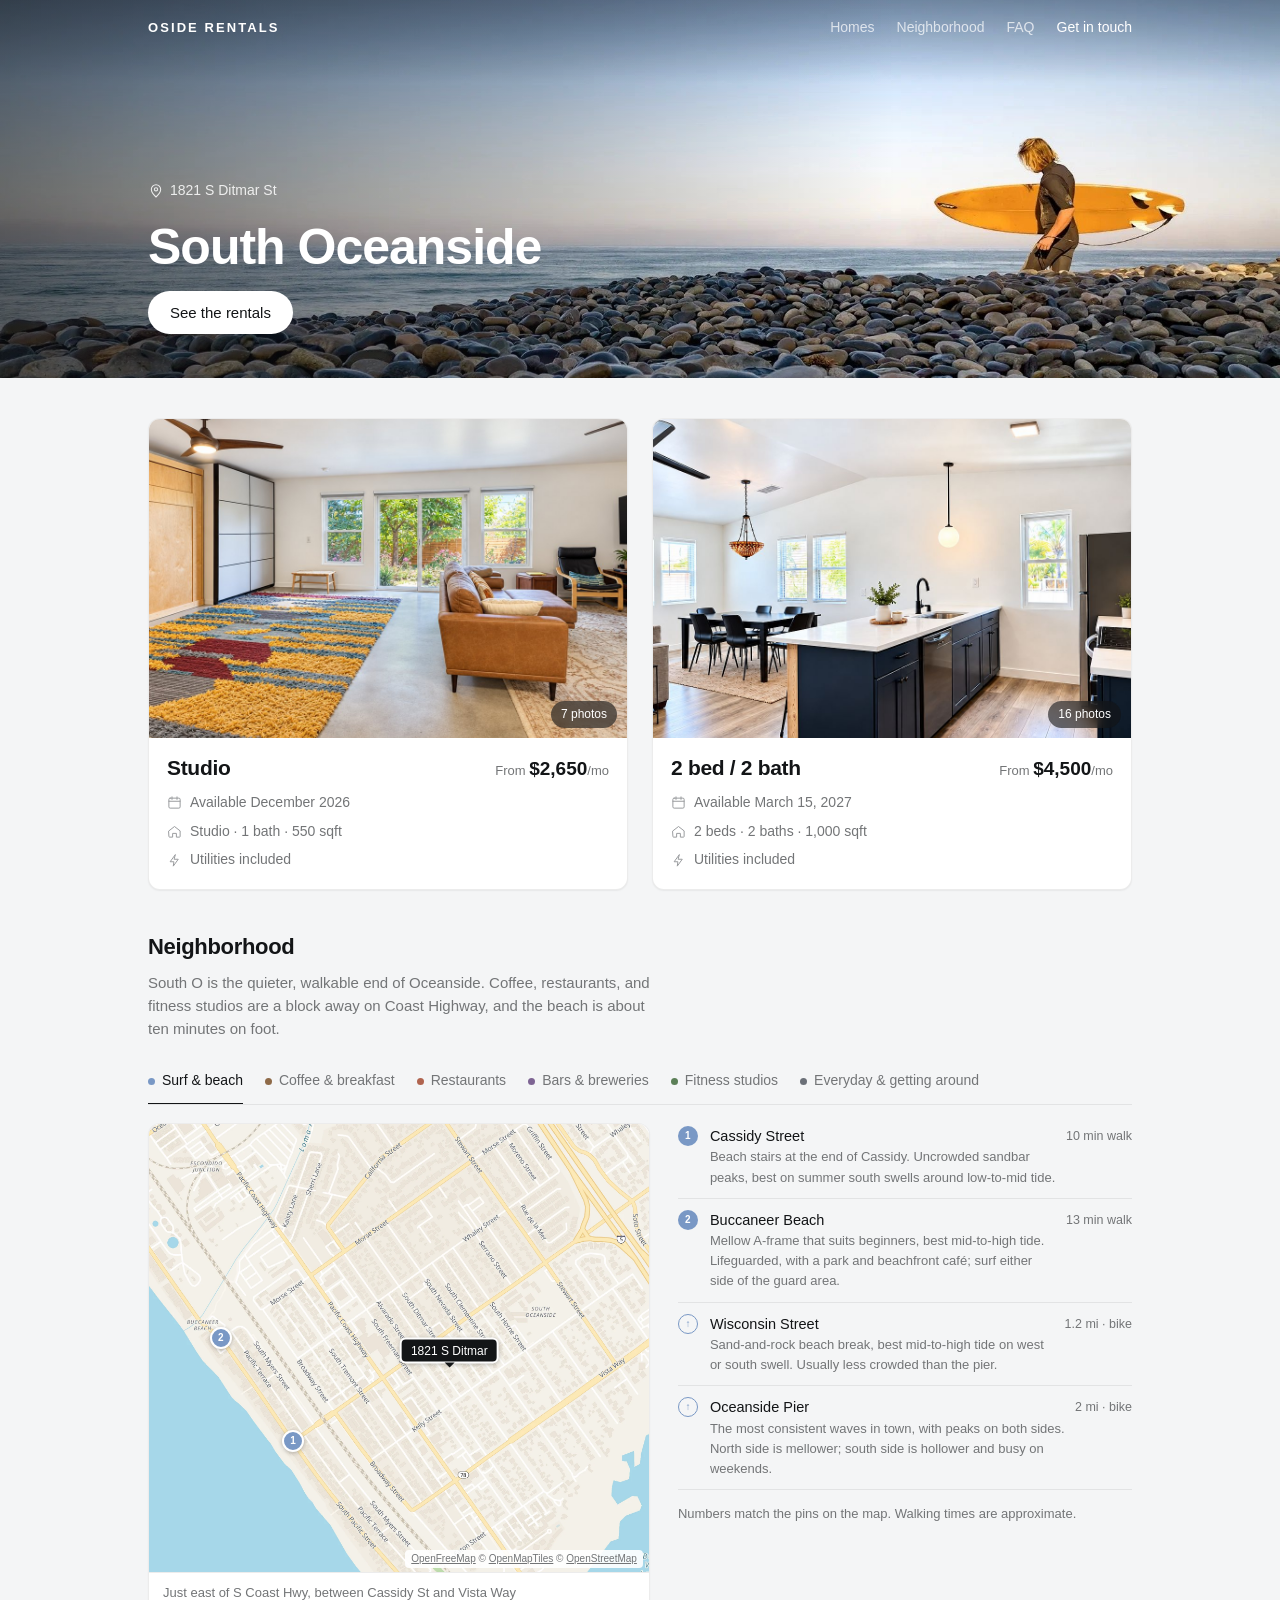
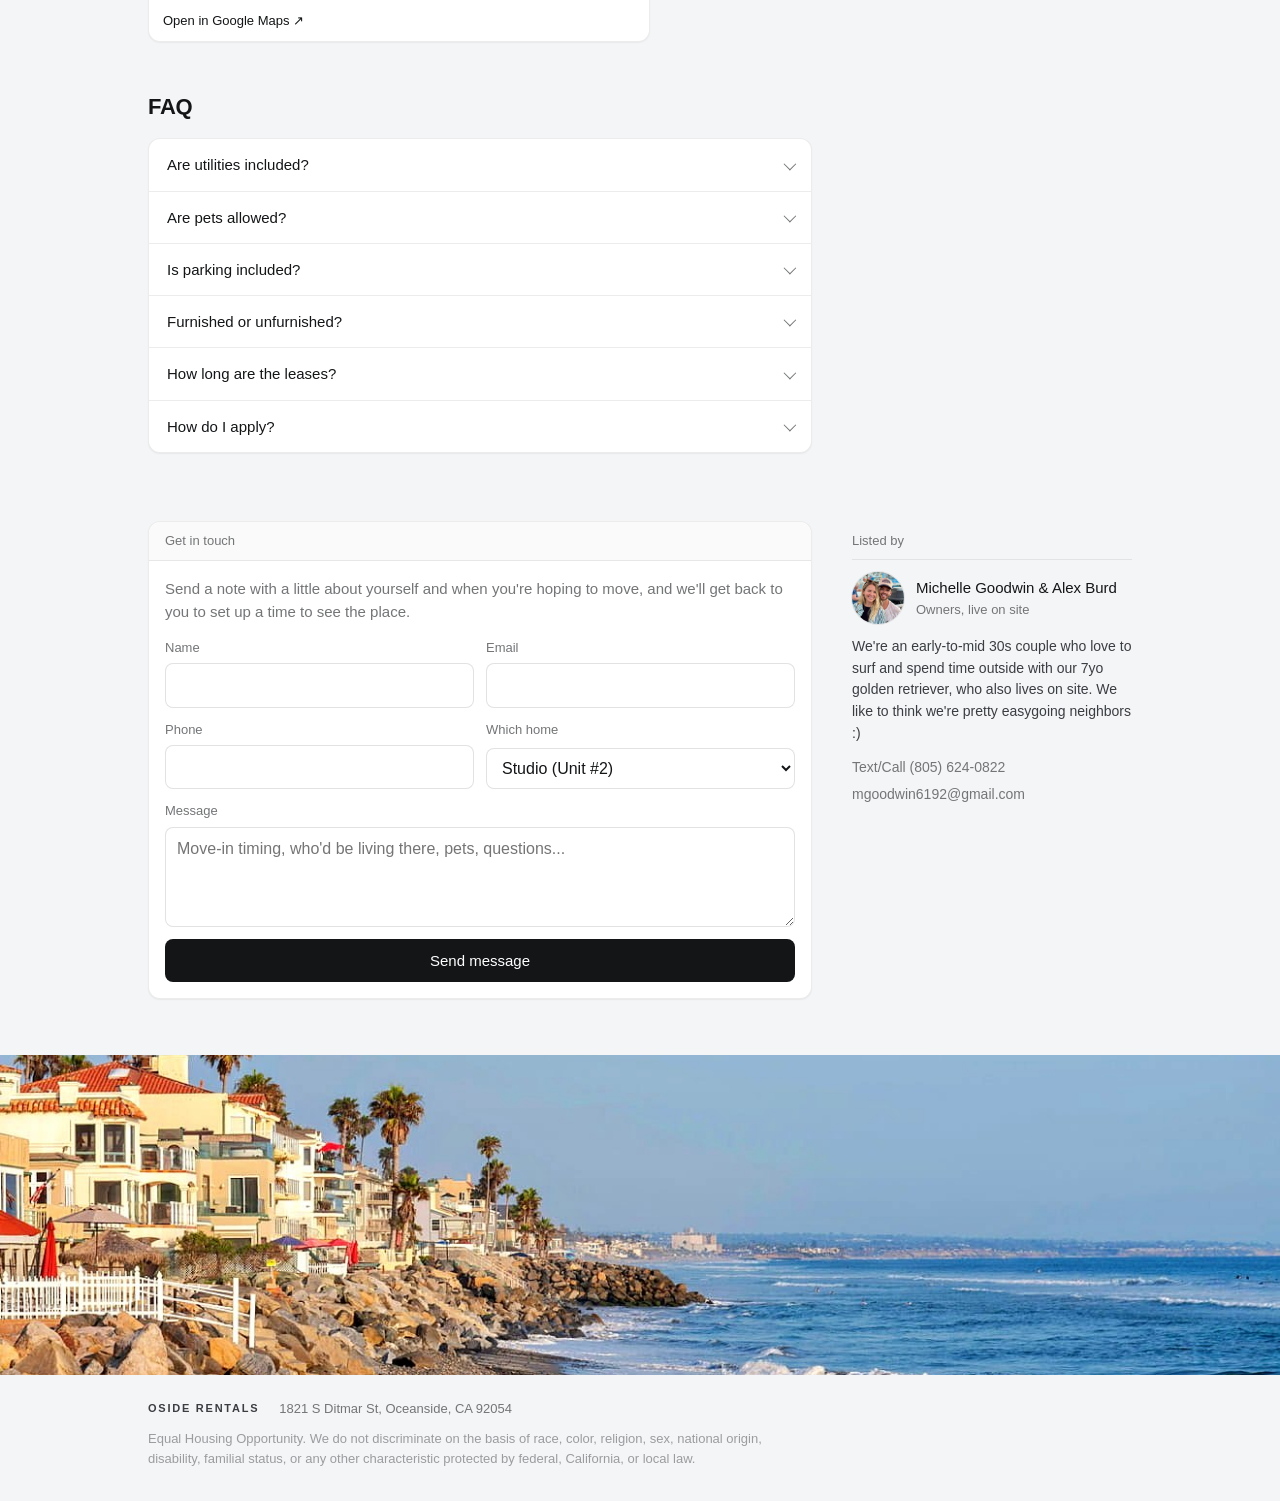
==== commit 9ebebcf2: "Add files via upload" ====
--- a/index.html
+++ b/index.html
@@ -4,13 +4,13 @@
 <meta charset="utf-8">
 <meta name="viewport" content="width=device-width, initial-scale=1, viewport-fit=cover">
 <title>Oside Rentals · 1821 S Ditmar St, South Oceanside</title>
-<meta name="description" content="A 2 bed / 2 bath (from $4,500/mo) and a studio (from $2,500/mo) for rent in South Oceanside. Utilities included.">
+<meta name="description" content="A 2 bed / 2 bath (from $4,500/mo) and a studio (from $2,650/mo) for rent in South Oceanside. Utilities included.">
 <meta name="robots" content="noindex, nofollow">
 <link rel="canonical" href="https://osiderentals.com/">
 <meta property="og:type" content="website">
 <meta property="og:site_name" content="Oside Rentals">
 <meta property="og:title" content="Oside Rentals · 1821 S Ditmar St, South Oceanside">
-<meta property="og:description" content="A 2 bed / 2 bath (from $4,500/mo) and a studio (from $2,500/mo) for rent in South Oceanside. Utilities included.">
+<meta property="og:description" content="A 2 bed / 2 bath (from $4,500/mo) and a studio (from $2,650/mo) for rent in South Oceanside. Utilities included.">
 <meta property="og:url" content="https://osiderentals.com/">
 <meta property="og:image" content="https://osiderentals.com/preview.jpg">
 <meta property="og:image:width" content="1200">
@@ -51,7 +51,7 @@
       <a class="home-card" href="/homes/unit2">
         <div class="hc-img"><img src="/studio/s01.jpg" alt="Living area of the studio with garden views"><span class="hc-count">7 photos</span></div>
         <div class="hc-body">
-          <div class="hc-title"><h3>Studio</h3><span class="hc-price"><small>From </small>$2,500<small>/mo</small></span></div>
+          <div class="hc-title"><h3>Studio</h3><span class="hc-price"><small>From </small>$2,650<small>/mo</small></span></div>
           <div class="tl-meta"><svg viewBox="0 0 24 24" fill="none" stroke="currentColor" stroke-width="1.6" stroke-linecap="round" stroke-linejoin="round" aria-hidden="true"><rect x="3" y="5" width="18" height="16" rx="2"/><path d="M3 10h18M8 3v4M16 3v4"/></svg><span>Available December 2026</span></div>
           <div class="tl-meta"><svg viewBox="0 0 24 24" fill="none" stroke="currentColor" stroke-width="1.6" stroke-linecap="round" stroke-linejoin="round" aria-hidden="true"><path d="M3 11l9-7 9 7v9a1 1 0 0 1-1 1h-5v-6H9v6H4a1 1 0 0 1-1-1z"/></svg><span>Studio · 1 bath · 550 sqft</span></div>
           <div class="tl-meta"><svg viewBox="0 0 24 24" fill="none" stroke="currentColor" stroke-width="1.6" stroke-linecap="round" stroke-linejoin="round" aria-hidden="true"><path d="M13 3L5 14h6l-1 7 8-11h-6z"/></svg><span>Utilities included</span></div>
